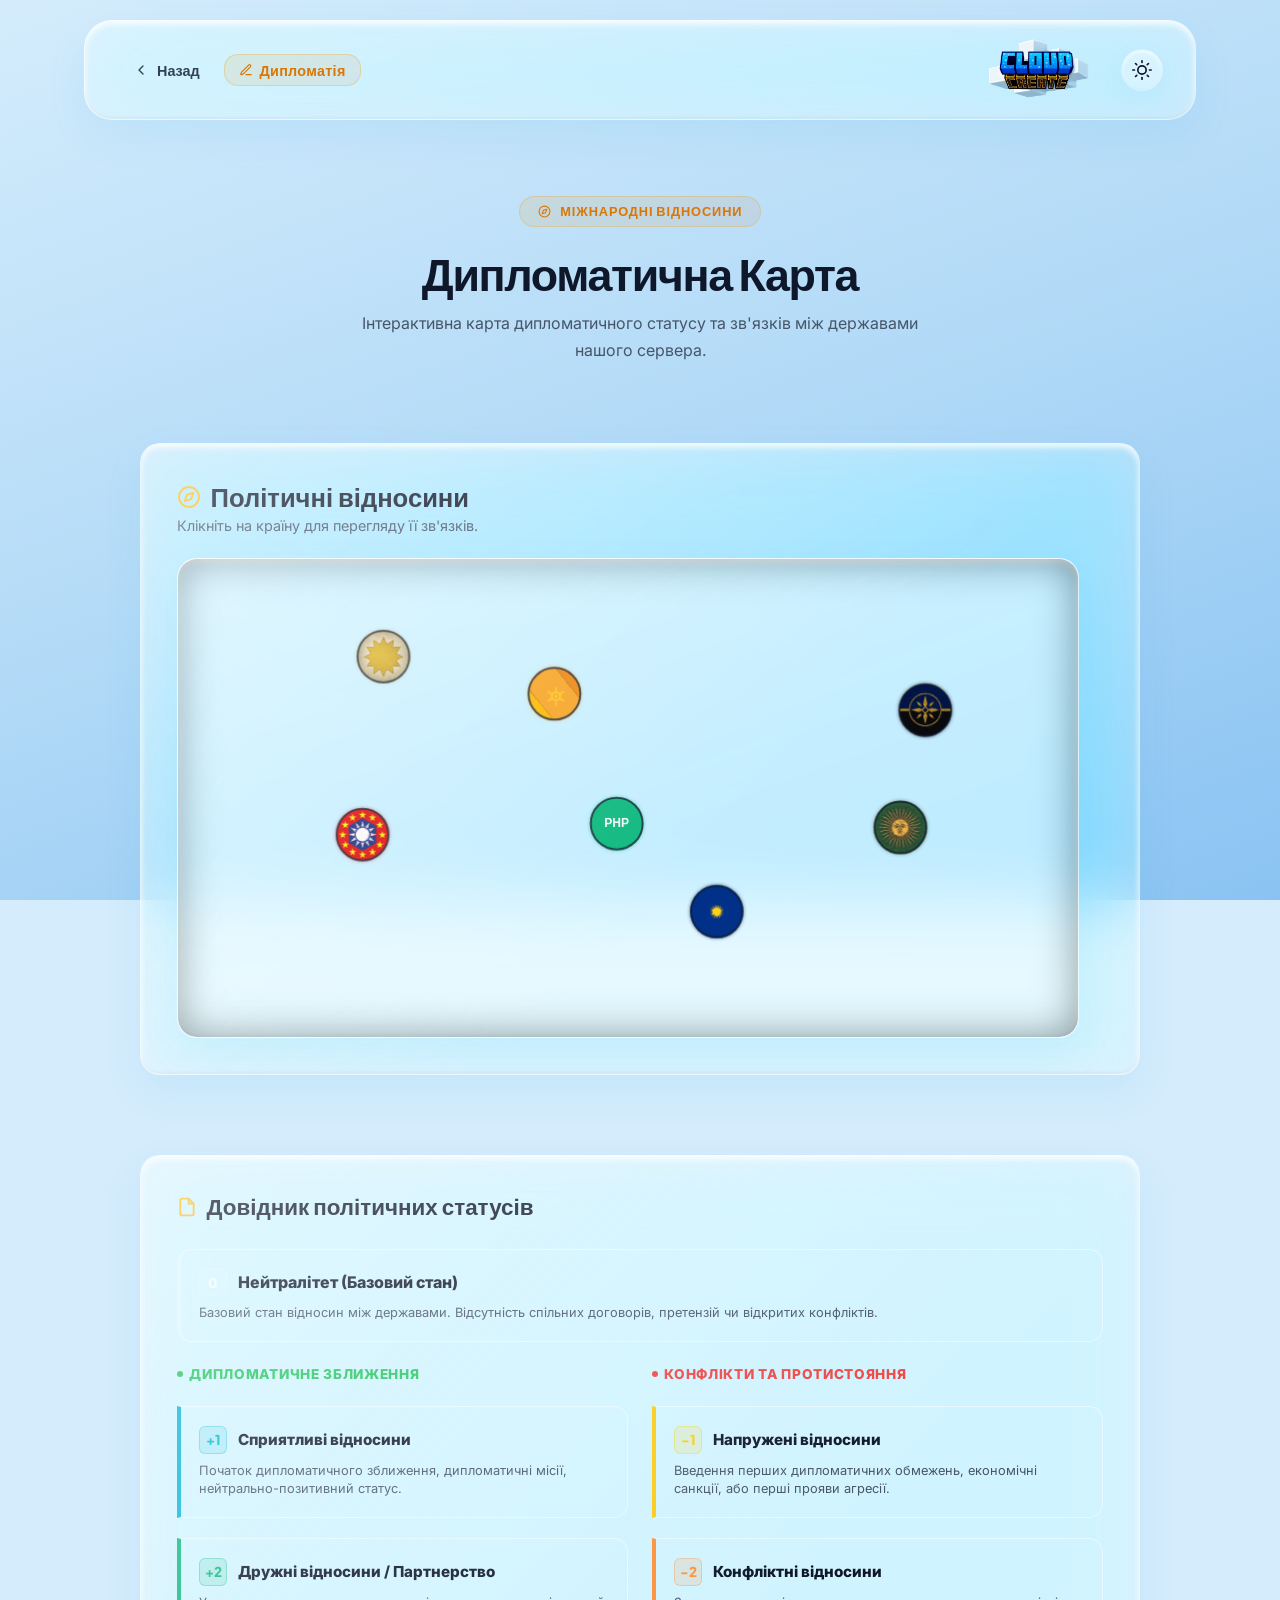
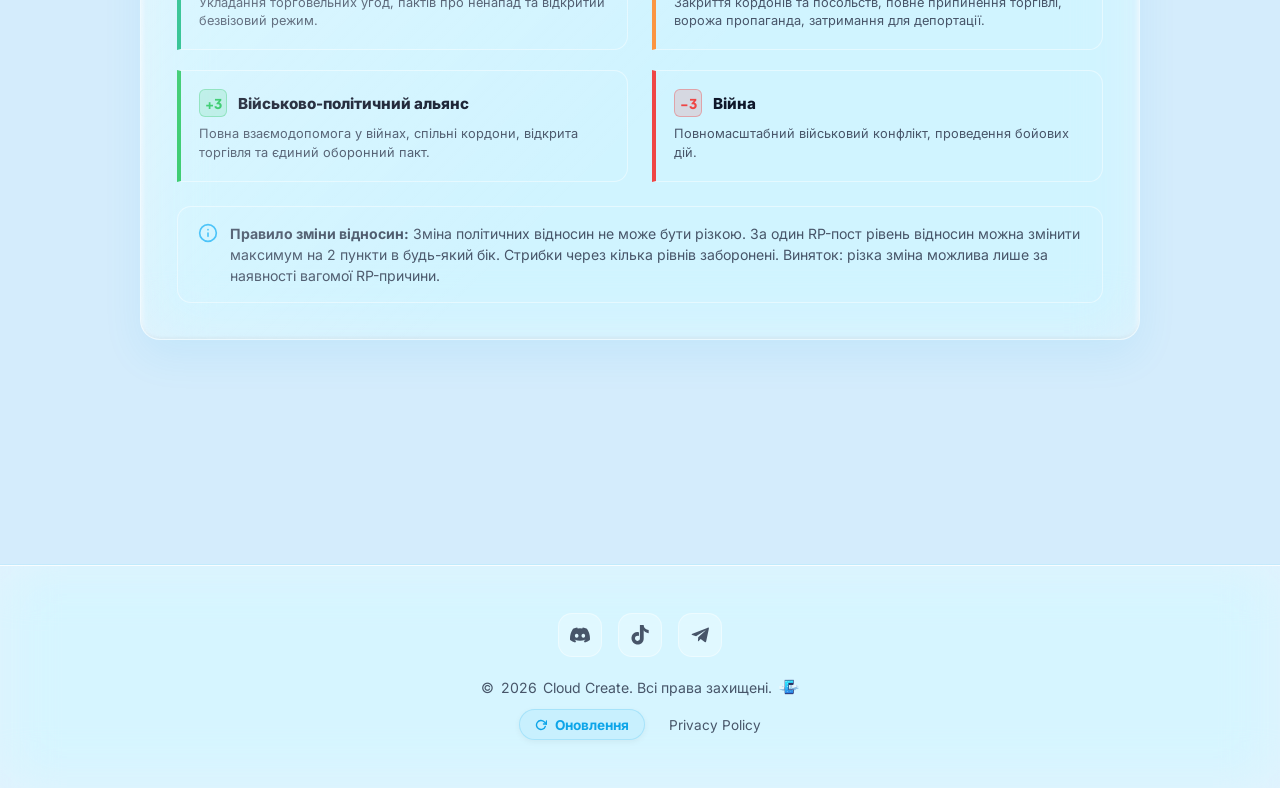
==== diplomacy.html @ 2233818d "Update v2" ====
<!DOCTYPE html>
<html lang="uk">
<head>
  <script>
    if (localStorage.getItem('theme') === 'dark') {
      document.documentElement.classList.add('dark-theme');
    }
  </script>
  <meta charset="UTF-8">
  <meta name="viewport" content="width=device-width, initial-scale=1.0">
  <title>Cloud Create — Дипломатична Карта</title>
  <meta name="description" content="Інтерактивна карта дипломатичних відносин та політичних статусів між державами сервера Cloud Create.">
  <link rel="icon" type="image/png" href="logo_s.png">
  <link rel="stylesheet" href="style.css">
</head>
<body>

  <!-- AMBER GLOW ORBS (RP theme) -->
  <div class="rp-orb rp-orb-1"></div>
  <div class="rp-orb rp-orb-2"></div>

  <!-- SKY BACKGROUND -->
  <div class="sky-bg"></div>

  <!-- DIPLOMATIC SIDEBAR BACKDROP (Mobile) -->
  <div class="sidebar-backdrop" id="sidebar-backdrop"></div>

  <!-- HEADER — RP nav (Back + label + theme toggle) -->
  <header>
    <nav>
      <!-- Back to RP Hub -->
      <div style="order:1; display:flex; align-items:center; gap:0.5rem;">
        <a href="rp.html" class="rp-back-btn" aria-label="Назад до РП відділу">
          <svg class="icon" viewBox="0 0 24 24" style="width:16px;height:16px;">
            <polyline points="15 18 9 12 15 6"/>
          </svg>
          Назад
        </a>
        <span class="rp-nav-label">
          <svg class="icon" viewBox="0 0 24 24" style="width:14px;height:14px;stroke-width:2;">
            <path d="M12 20h9"/><path d="M16.5 3.5a2.121 2.121 0 0 1 3 3L7 19l-4 1 1-4L16.5 3.5z"/>
          </svg>
          Дипломатія
        </span>
      </div>

      <!-- Logo -->
      <div class="logo">
        <a href="rp.html" aria-label="Cloud Create — РП">
          <img src="logo.png" alt="Cloud Create" class="logo-icon">
        </a>
      </div>

      <!-- Theme toggle -->
      <button class="theme-toggle" id="theme-toggle" aria-label="Перемкнути тему">
        <svg class="icon sun-icon" viewBox="0 0 24 24"><circle cx="12" cy="12" r="5"/><line x1="12" y1="1" x2="12" y2="3"/><line x1="12" y1="21" x2="12" y2="23"/><line x1="4.22" y1="4.22" x2="5.64" y2="5.64"/><line x1="18.36" y1="18.36" x2="19.78" y2="19.78"/><line x1="1" y1="12" x2="3" y2="12"/><line x1="21" y1="12" x2="23" y2="12"/><line x1="4.22" y1="19.78" x2="5.64" y2="18.36"/><line x1="18.36" y1="5.64" x2="19.78" y2="4.22"/></svg>
        <svg class="icon moon-icon" viewBox="0 0 24 24"><path d="M21 12.79A9 9 0 1 1 11.21 3 7 7 0 0 0 21 12.79z"/></svg>
      </button>
    </nav>
  </header>

  <main>
    <div class="container">

      <!-- Page Hero -->
      <div class="page-hero" style="margin-bottom: 2rem;">
        <div class="rp-hero-accent">
          <svg class="icon" viewBox="0 0 24 24" style="width:13px;height:13px;stroke-width:2;fill:none;stroke:currentColor;"><circle cx="12" cy="12" r="10"/><polygon points="16.24 7.76 14.12 14.12 7.76 16.24 9.88 9.88 16.24 7.76"/></svg>
          Міжнародні Відносини
        </div>
        <h1 class="section-title" style="font-size:2.8rem;">Дипломатична Карта</h1>
        <p class="section-subtitle" style="max-width:580px; margin:0.75rem auto 0; line-height:1.65;">
          Інтерактивна карта дипломатичного статусу та зв'язків між державами нашого сервера.
        </p>
      </div>

      <!-- SECTION: DIPLOMATIC MAP -->
      <section class="rp-diplomatic-section card" style="max-width:1000px; margin:0 auto 5rem; padding: 2.25rem; position: relative; z-index: 5;">
        <div class="rp-section-header" style="margin-bottom: 1.5rem; display: flex; align-items: center; justify-content: space-between; flex-wrap: wrap; gap: 1rem;">
          <div>
            <h2 class="rp-section-title" style="font-family: var(--font-display); font-weight: 800; font-size: 1.6rem; color: var(--text-main); display: flex; align-items: center; gap: 0.6rem; margin:0;">
              <svg class="icon" viewBox="0 0 24 24" style="width:24px; height:24px; stroke-width: 2px; color: #fbbf24; fill: none; stroke: currentColor;"><circle cx="12" cy="12" r="10"/><polygon points="16.24 7.76 14.12 14.12 7.76 16.24 9.88 9.88 16.24 7.76"/></svg>
              Політичні відносини
            </h2>
            <p style="font-size: 0.9rem; color: var(--text-muted); margin: 0.25rem 0 0;">Клікніть на країну для перегляду її зв'язків.</p>
          </div>
          <!-- Removed status badge -->
        </div>

        <div class="rp-diplomatic-container">
          <div class="rp-map-wrapper">
            <canvas id="diplomatic-canvas"></canvas>
          </div>

          <!-- Sidebar Beside Map Wrapper (Hidden by default) -->
          <div class="rp-diplomatic-sidebar" id="diplomatic-sidebar">
            <div id="diplomatic-profile-empty" style="display: none;">
              <svg class="icon empty-icon" viewBox="0 0 24 24" style="fill: none; stroke: currentColor; stroke-width: 2;"><circle cx="12" cy="12" r="10"/><line x1="12" y1="8" x2="12" y2="12"/><line x1="12" y1="16" x2="12.01" y2="16"/></svg>
              <p>Оберіть країну на карті</p>
            </div>
            
            <div id="diplomatic-profile-content" style="display: none;">
              <div class="profile-header">
                <div class="profile-avatar" id="profile-avatar-char">A</div>
                <div style="flex: 1; min-width: 0; padding-right: 0.5rem; display: flex; flex-direction: column; gap: 0.15rem;">
                  <h3 id="profile-name" style="margin: 0; font-size: 1.25rem; font-family: var(--font-display); font-weight: 800; line-height: 1.25; color: var(--text-main); white-space: normal; word-break: break-word;">Назва</h3>
                  <span class="profile-leader-label" style="font-size: 0.78rem;">Лідер: <strong id="profile-leader">Нікнейм</strong></span>
                </div>
                <button class="profile-close-btn" id="profile-close-btn" aria-label="Закрити">
                  <svg class="icon" viewBox="0 0 24 24" style="width: 14px; height: 14px; fill: none; stroke: currentColor; stroke-width: 3;"><line x1="18" y1="6" x2="6" y2="18"/><line x1="6" y1="6" x2="18" y2="18"/></svg>
                </button>
              </div>
              
              
              <!-- Dashboard -->
              <div class="profile-stats-dashboard" style="display:flex; justify-content:space-around; margin: 1.15rem 0; padding: 0.65rem; background:rgba(255,255,255,0.02); border: 1px solid var(--border-item); border-radius:var(--radius-md); gap:0.25rem;">
                <div style="text-align:center; flex: 1;">
                  <div style="font-size:1.15rem; font-weight:900; color:#22c55e; line-height:1.2;" id="stat-allies">0</div>
                  <div style="font-size:0.6rem; color:var(--text-muted); text-transform:uppercase; letter-spacing:0.05em; font-weight:700;">Дружні</div>
                </div>
                <div style="width: 1px; background: var(--border-item); align-self: stretch;"></div>
                <div style="text-align:center; flex: 1;">
                  <div style="font-size:1.15rem; font-weight:900; color:rgba(255,255,255,0.65); line-height:1.2;" id="stat-neutrals">0</div>
                  <div style="font-size:0.6rem; color:var(--text-muted); text-transform:uppercase; letter-spacing:0.05em; font-weight:700;">Нейтральні</div>
                </div>
                <div style="width: 1px; background: var(--border-item); align-self: stretch;"></div>
                <div style="text-align:center; flex: 1;">
                  <div style="font-size:1.15rem; font-weight:900; color:#ef4444; line-height:1.2;" id="stat-enemies">0</div>
                  <div style="font-size:0.6rem; color:var(--text-muted); text-transform:uppercase; letter-spacing:0.05em; font-weight:700;">Ворожі</div>
                </div>
              </div>

              <div class="relations-title" style="margin-top: 1rem;">Дипломатичні зв'язки:</div>
              <div class="relations-list-scroll" id="profile-relations-list">
                <!-- Dynamically filled with relationship cards -->
              </div>
            </div>
          </div>
        </div>
      </section>

      <!-- SECTION: DIPLOMATIC RULES / LEVELS -->
      <section class="rp-relations-guide card" style="max-width:1000px; margin: 2rem auto 5rem; padding: 2.25rem; position: relative; z-index: 5;">
        <h3 style="font-family: var(--font-display); font-weight: 800; font-size: 1.4rem; color: var(--text-main); margin: 0 0 1.75rem; display: flex; align-items: center; gap: 0.6rem;">
          <svg class="icon" viewBox="0 0 24 24" style="width:20px; height:20px; stroke-width: 2.2px; color: #fbbf24; fill: none; stroke: currentColor;"><path d="M14 2H6a2 2 0 0 0-2 2v16a2 2 0 0 0 2 2h12a2 2 0 0 0 2-2V8z"/><polyline points="14 2 14 8 20 8"/></svg>
          Довідник політичних статусів
        </h3>
        
        <div class="guide-container" style="display: flex; flex-direction: column; gap: 1.5rem;">
          
          <!-- Neutral (Top Anchor) -->
          <div class="guide-card val-0" style="border-left: 4px solid rgba(255,255,255,0.25); background: rgba(255,255,255,0.02); border-radius: var(--radius-md);">
            <div class="guide-header">
              <span class="guide-badge badge-0">0</span>
              <strong class="guide-title" style="font-size: 1rem;">Нейтралітет (Базовий стан)</strong>
            </div>
            <p class="guide-desc">Базовий стан відносин між державами. Відсутність спільних договорів, претензій чи відкритих конфліктів.</p>
          </div>

          <!-- Two Symmetrical Columns -->
          <div class="guide-columns-grid" style="display: grid; grid-template-columns: 1fr 1fr; gap: 1.5rem;">
            
            <!-- Positive Column -->
            <div class="guide-column" style="display: flex; flex-direction: column; gap: 1.25rem;">
              <h4 class="column-group-title positive-group-title" style="margin: 0 0 0.25rem; font-size: 0.85rem; font-weight: 800; text-transform: uppercase; letter-spacing: 0.05em; color: #22c55e; display: flex; align-items: center; gap: 0.4rem;">
                <span style="width: 6px; height: 6px; border-radius: 50%; background: #22c55e;"></span>
                Дипломатичне зближення
              </h4>
              
              <!-- +1 -->
              <div class="guide-card val-p1" style="border-left: 4px solid #06b6d4;">
                <div class="guide-header">
                  <span class="guide-badge badge-p1">+1</span>
                  <strong class="guide-title">Сприятливі відносини</strong>
                </div>
                <p class="guide-desc">Початок дипломатичного зближення, дипломатичні місії, нейтрально-позитивний статус.</p>
              </div>

              <!-- +2 -->
              <div class="guide-card val-p2" style="border-left: 4px solid #10b981;">
                <div class="guide-header">
                  <span class="guide-badge badge-p2">+2</span>
                  <strong class="guide-title">Дружні відносини / Партнерство</strong>
                </div>
                <p class="guide-desc">Укладання торговельних угод, пактів про ненапад та відкритий безвізовий режим.</p>
              </div>

              <!-- +3 -->
              <div class="guide-card val-p3" style="border-left: 4px solid #22c55e;">
                <div class="guide-header">
                  <span class="guide-badge badge-p3">+3</span>
                  <strong class="guide-title">Військово-політичний альянс</strong>
                </div>
                <p class="guide-desc">Повна взаємодопомога у війнах, спільні кордони, відкрита торгівля та єдиний оборонний пакт.</p>
              </div>
            </div>

            <!-- Negative Column -->
            <div class="guide-column" style="display: flex; flex-direction: column; gap: 1.25rem;">
              <h4 class="column-group-title negative-group-title" style="margin: 0 0 0.25rem; font-size: 0.85rem; font-weight: 800; text-transform: uppercase; letter-spacing: 0.05em; color: #ef4444; display: flex; align-items: center; gap: 0.4rem;">
                <span style="width: 6px; height: 6px; border-radius: 50%; background: #ef4444;"></span>
                Конфлікти та протистояння
              </h4>
              
              <!-- -1 -->
              <div class="guide-card val-n1" style="border-left: 4px solid #facc15;">
                <div class="guide-header">
                  <span class="guide-badge badge-n1">-1</span>
                  <strong class="guide-title">Напружені відносини</strong>
                </div>
                <p class="guide-desc">Введення перших дипломатичних обмежень, економічні санкції, або перші прояви агресії.</p>
              </div>

              <!-- -2 -->
              <div class="guide-card val-n2" style="border-left: 4px solid #fb923c;">
                <div class="guide-header">
                  <span class="guide-badge badge-n2">-2</span>
                  <strong class="guide-title">Конфліктні відносини</strong>
                </div>
                <p class="guide-desc">Закриття кордонів та посольств, повне припинення торгівлі, ворожа пропаганда, затримання для депортації.</p>
              </div>

              <!-- -3 -->
              <div class="guide-card val-n3" style="border-left: 4px solid #ef4444;">
                <div class="guide-header">
                  <span class="guide-badge badge-n3">-3</span>
                  <strong class="guide-title">Війна</strong>
                </div>
                <p class="guide-desc">Повномасштабний військовий конфлікт, проведення бойових дій.</p>
              </div>
            </div>

          </div>
        </div>

        <div style="margin-top: 1.5rem; padding: 1rem 1.25rem; background: rgba(255,255,255,0.02); border: 1px solid var(--border-item); border-radius: var(--radius-md); font-size: 0.88rem; color: var(--text-muted); line-height: 1.5; display: flex; gap: 0.75rem; align-items: flex-start;">
          <svg class="icon" viewBox="0 0 24 24" style="width: 20px; height: 20px; stroke-width: 2px; color: #38bdf8; flex-shrink: 0; fill: none; stroke: currentColor;"><circle cx="12" cy="12" r="10"/><line x1="12" y1="16" x2="12" y2="12"/><line x1="12" y1="8" x2="12.01" y2="8"/></svg>
          <div>
            <strong>Правило зміни відносин:</strong> Зміна політичних відносин не може бути різкою. За один RP-пост рівень відносин можна змінити максимум на 2 пункти в будь-який бік. Стрибки через кілька рівнів заборонені. Виняток: різка зміна можлива лише за наявності вагомої RP-причини.
          </div>
        </div>
      </section>

    </div><!-- /container -->
  </main>

  <footer>
    <div class="footer-socials">
      <a href="#" data-discord-url target="_blank" rel="noopener" title="Discord" aria-label="Discord">
        <svg class="icon" viewBox="0 0 24 24" style="width:20px; height:20px; stroke:none; fill:currentColor;"><path d="M20.317 4.37a19.791 19.791 0 0 0-4.885-1.515.074.074 0 0 0-.079.037c-.21.375-.444.864-.608 1.25a18.27 18.27 0 0 0-5.487 0 12.64 12.64 0 0 0-.617-1.25.077.077 0 0 0-.079-.037A19.736 19.736 0 0 0 3.677 4.37a.07.07 0 0 0-.032.027C.533 9.046-.32 13.58.099 18.057a.082.082 0 0 0 .031.057 19.9 19.9 0 0 0 5.993 3.03.078.078 0 0 0 .084-.028c.462-.63.874-1.295 1.226-1.994.021-.041.001-.09-.041-.106a13.094 13.094 0 0 1-1.873-.894.077.077 0 0 1-.008-.128c.126-.093.252-.19.372-.287a.075.075 0 0 1 .077-.011c3.92 1.793 8.18 1.793 12.061 0a.073.073 0 0 1 .078.009c.12.099.246.195.373.289a.077.077 0 0 1-.006.127 12.299 12.299 0 0 1-1.873.894.077.077 0 0 0-.041.107c.36.698.772 1.362 1.225 1.993a.076.076 0 0 0 .084.028 19.839 19.839 0 0 0 6.002-3.03.077.077 0 0 0 .032-.054c.5-5.177-.838-9.674-3.549-13.66a.061.061 0 0 0-.031-.03zM8.02 15.33c-1.183 0-2.157-1.085-2.157-2.419 0-1.333.956-2.419 2.156-2.419 1.21 0 2.176 1.096 2.157 2.42 0 1.333-.956 2.418-2.156 2.418zm7.975 0c-1.183 0-2.157-1.085-2.157-2.419 0-1.333.955-2.419 2.156-2.419 1.21 0 2.176 1.096 2.157 2.42 0 1.333-.946 2.418-2.156 2.418z"/></svg>
      </a>
      <a href="#" data-tiktok-url target="_blank" rel="noopener" title="TikTok" aria-label="TikTok">
        <svg class="icon" viewBox="0 0 24 24" style="width:20px; height:20px; stroke:none; fill:currentColor;"><path d="M12.525.02c1.31-.02 2.61-.01 3.91-.02.08 1.53.63 3.09 1.75 4.17 1.12 1.11 2.7 1.62 4.24 1.79v4.03c-1.44-.17-2.89-.6-4.09-1.47-.77-.56-1.44-1.27-1.9-2.1v9.99c-.06 2.05-.87 4.13-2.5 5.39-1.92 1.52-4.66 1.9-6.96 1.15-2.53-.79-4.51-2.96-5.06-5.56-.63-2.88.58-6.15 3-7.76 1.71-1.15 3.92-1.36 5.86-.78v4.2c-1.2-.44-2.6-.28-3.61.52-.98.74-1.35 2.1-1.04 3.29.32 1.34 1.62 2.29 2.99 2.23 1.52-.01 2.76-1.25 2.77-2.77V.02Z"/></svg>
      </a>
      <a href="#" data-telegram-url target="_blank" rel="noopener" title="Telegram" aria-label="Telegram">
        <svg class="icon" viewBox="0 0 24 24" style="width:20px; height:20px; stroke:none; fill:currentColor;"><path d="M20.665 3.717l-17.73 6.837c-1.21.486-1.203 1.161-.222 1.462l4.552 1.42 10.532-6.645c.498-.303.953-.14.579.192l-8.533 7.701-.33 4.955c.485 0 .7-.223.971-.485l2.334-2.27 4.857 3.589c.895.493 1.538.239 1.761-.83l3.186-15.01c.326-1.309-.5-1.902-1.357-1.42z"/></svg>
      </a>
    </div>
    <p style="display: flex; align-items: center; justify-content: center; gap: 0.4rem; flex-wrap: wrap;">
      © <span data-year></span> Cloud Create. Всі права захищені.
      <img src="logo_s.png" alt="" style="width: 1.25rem; height: 1.25rem; object-fit: contain; opacity: 0.8; vertical-align: middle;">
    </p>
    <div class="footer-links">
      <a href="updates.html" class="footer-update-link">
        <svg class="icon update-btn-icon" viewBox="0 0 24 24"><polyline points="23 4 23 10 17 10"></polyline><path d="M20.49 15a9 9 0 1 1-2.12-9.36L23 10"></path></svg>
        Оновлення
      </a>
      <a href="privacy-policy.html">Privacy Policy</a>
    </div>
  </footer>

  <script src="main.js"></script>
  <script src="rp.js"></script>
</body>
</html>
---- style.css ----
/* =====================================================
   Cloud Create — Global Design System
   ===================================================== */

@import url('https://fonts.googleapis.com/css2?family=Plus+Jakarta+Sans:ital,wght@0,300;0,400;0,500;0,600;0,700;0,800;0,900;1,400;1,600&family=Inter:wght@400;500;600;700&display=swap');
@import url('https://fonts.cdnfonts.com/css/minecraft-4');

/* =====================================================
   1. DESIGN TOKENS
   ===================================================== */
:root {
  color-scheme: light;
  --bg-html: #d4ecfc;
  /* Colors — Sky & Cloud Palette */
  --sky-50:  #f0f9ff;
  --sky-100: #e0f2fe;
  --sky-200: #bae6fd;
  --sky-300: #7dd3fc;
  --sky-400: #38bdf8;
  --sky-500: #0ea5e9;
  --sky-600: #0284c7;
  --sky-700: #0369a1;

  --amber-400: #fbbf24;
  --amber-500: #f59e0b;
  --amber-600: #d97706;
  --gold-600:  #ca8a04;

  --slate-50:  #f8fafc;
  --slate-100: #f1f5f9;
  --slate-200: #e2e8f0;
  --slate-400: #94a3b8;
  --slate-600: #475569;
  --slate-700: #334155;
  --slate-800: #1e293b;
  --slate-900: #0f172a;

  /* Semantic tokens */
  --bg-body:    linear-gradient(160deg, #d4ecfc 0%, #b2daf7 50%, #8ac3f2 100%);
  --bg-card:    rgba(255, 255, 255, 0.25);
  --bg-card-hover: rgba(255, 255, 255, 0.40);
  --bg-nav:     rgba(255, 255, 255, 0.35);

  --text-main:  var(--slate-900);
  --text-body:  var(--slate-700);
  --text-muted: var(--slate-600);

  --accent:     var(--sky-500);
  --accent-dark: var(--sky-600);
  --accent-glow: rgba(14, 165, 233, 0.35);

  --gold:       var(--gold-600);
  --gold-glow:  rgba(202, 138, 4, 0.3);

  --border:     rgba(255, 255, 255, 0.4);
  --border-card: rgba(255, 255, 255, 0.5);

  --shadow-sm:  0 8px 24px rgba(14, 165, 233, 0.06), inset 0 2px 4px rgba(255, 255, 255, 0.8), inset 0 -1px 2px rgba(0, 0, 0, 0.03);
  --shadow-md:  0 16px 40px rgba(14, 165, 233, 0.08), inset 0 3px 6px rgba(255, 255, 255, 0.9), inset 0 -2px 3px rgba(0, 0, 0, 0.05);
  --shadow-lg:  0 24px 60px rgba(14, 165, 233, 0.12), inset 0 3px 8px rgba(255, 255, 255, 0.95), inset 0 -3px 4px rgba(0, 0, 0, 0.06);
  --shadow-glow: 0 0 40px rgba(14, 165, 233, 0.3);
  --shadow-card-hover: 0 25px 50px rgba(14, 165, 233, 0.12), inset 0 3px 6px rgba(255, 255, 255, 0.8), inset 0 -1.5px 2px rgba(0, 0, 0, 0.04);
  
  /* Glass highlights & shines */
  --border-highlight-top: rgba(255, 255, 255, 0.75);
  --border-highlight-left: rgba(255, 255, 255, 0.60);
  --card-shine: linear-gradient(135deg, rgba(255, 255, 255, 0.35), transparent 60%);
  --bg-item: linear-gradient(135deg, rgba(255, 255, 255, 0.22) 0%, rgba(255, 255, 255, 0.12) 100%);
  --bg-item-hover: linear-gradient(135deg, rgba(255, 255, 255, 0.38) 0%, rgba(255, 255, 255, 0.22) 100%);
  --border-item: rgba(255, 255, 255, 0.45);
  --border-item-hover: rgba(255, 255, 255, 0.70);

  --nav-border-top: rgba(255, 255, 255, 0.8);
  --nav-border-left: rgba(255, 255, 255, 0.7);

  /* Typography */
  --font-display: 'Plus Jakarta Sans', sans-serif;
  --font-body:    'Inter', sans-serif;

  /* Custom Easings (Emil Kowalski) */
  --ease-out-expo: cubic-bezier(0.23, 1, 0.32, 1);
  --ease-in-out-expo: cubic-bezier(0.77, 0, 0.175, 1);
  --ease-standard: cubic-bezier(0.4, 0, 0.2, 1);

  /* Radius */
  --radius-sm: 8px;
  --radius-md: 14px;
  --radius-lg: 20px;
  --radius-xl: 28px;
  --radius-full: 9999px;

  /* Layout */
  --container-max: 1160px;
  --nav-height: 100px;

  /* Theme-adaptive scrollbars */
  --scrollbar-track: rgba(0, 0, 0, 0.04);
  --scrollbar-thumb: rgba(14, 165, 233, 0.2);
  --scrollbar-thumb-hover: rgba(14, 165, 233, 0.35);
}

/* =====================================================
   1.1. DARK THEME VARIABLES
   ===================================================== */
html.dark-theme {
  color-scheme: dark;
  --bg-html: #090d16;
  --bg-body:    linear-gradient(160deg, #090d16 0%, #0f172a 50%, #1e1b4b 100%);
  --bg-card:    rgba(15, 23, 42, 0.45);
  --bg-card-hover: rgba(15, 23, 42, 0.60);
  --bg-nav:     rgba(9, 13, 22, 0.50);

  --text-main:  #f8fafc;
  --text-body:  #cbd5e1;
  --text-muted: #94a3b8;

  --border:     rgba(255, 255, 255, 0.08);
  --border-card: rgba(255, 255, 255, 0.12);

  --shadow-sm:  0 8px 24px rgba(0, 0, 0, 0.35), inset 0 1px 2px rgba(255, 255, 255, 0.03), inset 0 -1px 2px rgba(0, 0, 0, 0.3);
  --shadow-md:  0 16px 40px rgba(0, 0, 0, 0.45), inset 0 1.5px 3px rgba(255, 255, 255, 0.04), inset 0 -2px 3px rgba(0, 0, 0, 0.4);
  --shadow-lg:  0 24px 60px rgba(0, 0, 0, 0.55), inset 0 2px 4px rgba(255, 255, 255, 0.05), inset 0 -3px 4px rgba(0, 0, 0, 0.5);
  --shadow-glow: 0 0 40px rgba(14, 165, 233, 0.2);
  --shadow-card-hover: 0 25px 50px rgba(0, 0, 0, 0.55), inset 0 1.5px 3px rgba(255, 255, 255, 0.05), inset 0 -1.5px 2px rgba(0, 0, 0, 0.4);

  --slate-800: #e2e8f0;

  /* Glass highlights & shines */
  --border-highlight-top: rgba(255, 255, 255, 0.06);
  --border-highlight-left: rgba(255, 255, 255, 0.03);
  --card-shine: linear-gradient(135deg, rgba(255, 255, 255, 0.02), transparent 60%);
  --bg-item: linear-gradient(135deg, rgba(15, 23, 42, 0.35) 0%, rgba(15, 23, 42, 0.15) 100%);
  --bg-item-hover: linear-gradient(135deg, rgba(15, 23, 42, 0.55) 0%, rgba(15, 23, 42, 0.35) 100%);
  --border-item: rgba(255, 255, 255, 0.06);
  --border-item-hover: rgba(255, 255, 255, 0.12);

  --nav-border-top: rgba(255, 255, 255, 0.06);
  --nav-border-left: rgba(255, 255, 255, 0.03);

  /* Theme-adaptive scrollbars */
  --scrollbar-track: rgba(255, 255, 255, 0.02);
  --scrollbar-thumb: rgba(56, 189, 248, 0.2);
  --scrollbar-thumb-hover: rgba(56, 189, 248, 0.4);
}

/* =====================================================
   2. RESET & BASE
   ===================================================== */
*, *::before, *::after {
  box-sizing: border-box;
  margin: 0;
  padding: 0;
}

html {
  scroll-behavior: smooth;
  -webkit-font-smoothing: antialiased;
  -moz-osx-font-smoothing: grayscale;
  background-color: var(--bg-html, #d4ecfc);
  scrollbar-width: thin;
  scrollbar-color: var(--scrollbar-thumb) var(--scrollbar-track);
}

body {
  font-family: var(--font-body);
  font-size: 1rem;
  color: var(--text-main);
  background: var(--bg-body);
  min-height: 100vh;
  background-attachment: fixed;
  overflow-x: hidden;
  transition: background-color 400ms var(--ease-out-expo), color 400ms var(--ease-out-expo);
}

a { color: inherit; text-decoration: none; }
ul { list-style: none; }
img { max-width: 100%; display: block; }

/* =====================================================
   3. BACKGROUND — ANIMATED SKY
   ===================================================== */
.sky-bg {
  position: fixed;
  inset: 0;
  z-index: -2;
  background: var(--bg-body);
  transition: background 400ms var(--ease-out-expo);
}

/* Background — Animated Orbs and sky are preserved */


/* =====================================================
   4. LAYOUT
   ===================================================== */
.container {
  max-width: var(--container-max);
  margin: 0 auto;
  padding: 0 1.5rem;
}

/* =====================================================
   5. NAVIGATION
   ===================================================== */
header {
  position: sticky;
  top: 1.25rem;
  z-index: 100;
  height: var(--nav-height);
  margin: 0 auto;
  max-width: var(--container-max);
  padding: 0 1.5rem;
  width: 100%;
}

nav {
  background: var(--bg-nav);
  backdrop-filter: blur(36px) saturate(210%);
  -webkit-backdrop-filter: blur(36px) saturate(210%);
  border: 1px solid var(--border-card);
  border-top: 1px solid var(--nav-border-top);
  border-left: 1px solid var(--nav-border-left);
  box-shadow: var(--shadow-md);
  border-radius: var(--radius-xl);
  height: 100%;
  display: flex;
  align-items: center;
  justify-content: space-between;
  padding: 0 2rem;
  gap: 2rem;
  transition: background-color 250ms var(--ease-out-expo), border-color 250ms var(--ease-out-expo), box-shadow 250ms var(--ease-out-expo);
}

.logo {
  order: 3;
  margin-left: auto;
}

.logo a {
  display: flex;
  align-items: center;
  gap: 0.75rem;
  font-family: var(--font-display);
  font-weight: 800;
  font-size: 1.3rem;
  color: var(--text-main);
  letter-spacing: -0.02em;
}

.logo-icon {
  height: 72px;
  width: auto;
  max-width: 320px;
  object-fit: contain;
  display: block;
  transition: transform 300ms var(--ease-out-expo), filter 300ms var(--ease-out-expo);
}

.logo a:hover .logo-icon {
  transform: scale(1.08);
  filter: drop-shadow(0 0 16px rgba(14, 165, 233, 0.45)) drop-shadow(0 0 6px rgba(251, 191, 36, 0.25));
}

.logo-text-cloud { color: var(--accent); }
.logo-text-create { color: var(--gold); }

.nav-links {
  order: 1;
  display: flex;
  align-items: center;
  gap: 0.25rem;
}

.nav-links a {
  display: inline-flex;
  align-items: center;
  gap: 0.4rem;
  padding: 0.45rem 0.9rem;
  border-radius: var(--radius-md);
  font-family: var(--font-display);
  font-size: 0.9rem;
  font-weight: 600;
  color: var(--text-body);
  transition: color 150ms var(--ease-out-expo),
              background-color 150ms var(--ease-out-expo);
}

@media (hover: hover) and (pointer: fine) {
  .nav-links a:hover {
    color: var(--accent);
    background-color: rgba(14, 165, 233, 0.08);
  }
}

.nav-links a.active {
  color: var(--accent);
  background-color: rgba(14, 165, 233, 0.10);
}

.nav-links a i {
  font-size: 0.8rem;
  opacity: 0.8;
}

/* Theme Toggle Button */
.theme-toggle {
  order: 4; /* Place after logo */
  background: rgba(255, 255, 255, 0.05);
  border: 1px solid rgba(255, 255, 255, 0.1);
  color: var(--text-main);
  width: 42px;
  height: 42px;
  border-radius: 50%;
  display: flex;
  align-items: center;
  justify-content: center;
  cursor: pointer;
  transition: background-color 300ms var(--ease-out-expo),
              border-color 300ms var(--ease-out-expo),
              transform 300ms var(--ease-out-expo),
              box-shadow 300ms var(--ease-out-expo);
  box-shadow: var(--shadow-sm);
  position: relative;
  overflow: hidden;
  backdrop-filter: blur(8px);
  -webkit-backdrop-filter: blur(8px);
}

.theme-toggle:hover {
  border-color: var(--accent);
  box-shadow: 0 0 16px rgba(14, 165, 233, 0.4);
  transform: translateY(-2px);
  background: rgba(14, 165, 233, 0.1);
}

.theme-toggle:active {
  transform: translateY(0) scale(0.92);
}

.theme-toggle .icon {
  width: 20px;
  height: 20px;
  position: absolute;
  transition: transform 500ms var(--ease-out-expo),
              opacity 500ms var(--ease-out-expo),
              color 300ms ease;
}

.theme-toggle .sun-icon {
  color: var(--gold-400);
}

.theme-toggle .moon-icon {
  color: var(--slate-300);
}

/* Light mode state */
html:not(.dark-theme) .theme-toggle .sun-icon {
  transform: translateY(0) rotate(0);
  opacity: 1;
}

html:not(.dark-theme) .theme-toggle .moon-icon {
  transform: translateY(20px) rotate(-90deg);
  opacity: 0;
}

/* Dark mode state */
html.dark-theme .theme-toggle .sun-icon {
  transform: translateY(-20px) rotate(90deg);
  opacity: 0;
}

html.dark-theme .theme-toggle .moon-icon {
  transform: translateY(0) rotate(0);
  opacity: 1;
}

/* Mobile menu toggle */
.menu-toggle {
  order: 2;
  display: none;
  background: none;
  border: 1px solid var(--border);
  border-radius: var(--radius-sm);
  color: var(--text-body);
  width: 38px;
  height: 38px;
  position: relative;
  cursor: pointer;
  transition: background-color 150ms var(--ease-out-expo),
              transform 160ms var(--ease-out-expo);
}

.menu-toggle span {
  display: block;
  position: absolute;
  left: 10px;
  right: 10px;
  height: 2px;
  background-color: var(--text-body);
  border-radius: 2px;
  transition: transform 250ms var(--ease-out-expo),
              opacity 250ms var(--ease-out-expo),
              background-color 250ms var(--ease-out-expo);
  will-change: transform, opacity;
}

.menu-toggle span:nth-child(1) {
  top: 12px;
}

.menu-toggle span:nth-child(2) {
  top: 18px;
}

.menu-toggle span:nth-child(3) {
  top: 24px;
}

.menu-toggle[aria-expanded="true"] span:nth-child(1) {
  transform: translateY(6px) rotate(45deg);
}

.menu-toggle[aria-expanded="true"] span:nth-child(2) {
  opacity: 0;
  transform: scale(0);
}

.menu-toggle[aria-expanded="true"] span:nth-child(3) {
  transform: translateY(-6px) rotate(-45deg);
}

.menu-toggle:active { transform: scale(0.95); }

/* =====================================================
   6. BUTTONS
   ===================================================== */
.btn {
  display: inline-flex;
  align-items: center;
  justify-content: center;
  gap: 0.5rem;
  padding: 0.7rem 1.5rem;
  border-radius: var(--radius-md);
  font-family: var(--font-display);
  font-size: 0.95rem;
  font-weight: 700;
  cursor: pointer;
  border: none;
  text-decoration: none;
  transition: transform 300ms var(--ease-out-expo),
              box-shadow 300ms var(--ease-out-expo),
              background-color 300ms var(--ease-out-expo),
              filter 300ms var(--ease-out-expo);
  position: relative;
  overflow: hidden;
}

.btn:active { transform: translateY(1px) scale(0.97); }

.btn-primary {
  background: linear-gradient(135deg, var(--sky-500), var(--sky-600));
  color: #fff;
  box-shadow: var(--shadow-sm), 0 4px 16px var(--accent-glow);
}

@media (hover: hover) and (pointer: fine) {
  .btn-primary:hover {
    box-shadow: var(--shadow-md), 0 6px 24px var(--accent-glow);
    filter: brightness(1.05);
    transform: translateY(-2px);
  }
}

.btn-secondary {
  background: var(--bg-card);
  color: var(--text-body);
  border: 1px solid var(--border-card);
  border-top: 1px solid var(--border-highlight-top);
  box-shadow: var(--shadow-sm);
  backdrop-filter: blur(24px) saturate(200%);
  -webkit-backdrop-filter: blur(24px) saturate(200%);
}

@media (hover: hover) and (pointer: fine) {
  .btn-secondary:hover {
    background: var(--bg-card-hover);
    border-color: rgba(14, 165, 233, 0.3);
    box-shadow: var(--shadow-md);
    transform: translateY(-2px);
  }
}

.btn-gold {
  background: linear-gradient(135deg, var(--amber-500), var(--gold-600));
  color: #fff;
  box-shadow: var(--shadow-sm), 0 4px 16px var(--gold-glow);
}

@media (hover: hover) and (pointer: fine) {
  .btn-gold:hover {
    box-shadow: var(--shadow-md), 0 6px 24px rgba(202, 138, 4, 0.35);
    filter: brightness(1.05);
    transform: translateY(-2px);
  }
}

/* =====================================================
   7. CARDS — Glassmorphism
   ===================================================== */
.card {
  background: var(--bg-card);
  backdrop-filter: blur(32px) saturate(200%);
  -webkit-backdrop-filter: blur(32px) saturate(200%);
  border: 1px solid var(--border-card);
  border-top: 1px solid var(--border-highlight-top);
  border-left: 1px solid var(--border-highlight-left);
  border-radius: var(--radius-lg);
  box-shadow: var(--shadow-lg);
  transition: transform 400ms var(--ease-out-expo),
              box-shadow 400ms var(--ease-out-expo),
              border-color 400ms var(--ease-out-expo),
              background-color 400ms var(--ease-out-expo);
  padding: 2.2rem 2rem;
  display: flex;
  flex-direction: column;
  position: relative;
  overflow: hidden;
}

.card::before {
  content: '';
  position: absolute;
  inset: 0;
  background: var(--card-shine);
  pointer-events: none;
  z-index: 2;
}

@media (hover: hover) and (pointer: fine) {
  .card:hover {
    transform: translateY(-6px);
    background-color: var(--bg-card-hover);
    box-shadow: var(--shadow-card-hover);
  }
  .card-sky:hover {
    border-color: rgba(14, 165, 233, 0.4);
  }
  .card-gold:hover {
    border-color: rgba(245, 158, 11, 0.4);
  }
  .card-slate:hover {
    border-color: rgba(71, 85, 105, 0.4);
  }
  .card-green:hover {
    border-color: rgba(34, 197, 94, 0.4);
  }
}

/* Inline SVG Icon Utility */
.icon {
  width: 1.1em;
  height: 1.1em;
  vertical-align: middle;
  fill: none;
  stroke: currentColor;
  stroke-width: 2;
  stroke-linecap: round;
  stroke-linejoin: round;
  flex-shrink: 0;
  display: inline-block;
  transition: transform 200ms var(--ease-out-expo), stroke-width 200ms var(--ease-out-expo);
}

.nav-links a .icon {
  width: 16px;
  height: 16px;
  stroke-width: 2.2px;
  opacity: 0.85;
}

/* Card classes */
.card-sky   { }
.card-gold  { }
.card-slate { }
.card-green { }

/* =====================================================
   8. IP BOX
   ===================================================== */
.ip-box {
  display: inline-flex;
  align-items: center;
  gap: 1rem;
  background: var(--bg-card);
  border: 1px solid var(--border-card);
  border-top: 1px solid rgba(255, 255, 255, 0.7);
  border-radius: var(--radius-md);
  padding: 0.85rem 1.4rem;
  cursor: pointer;
  font-family: var(--font-display);
  font-weight: 700;
  font-size: 1rem;
  color: var(--text-main);
  letter-spacing: 0.01em;
  box-shadow: var(--shadow-sm);
  backdrop-filter: blur(24px) saturate(200%);
  -webkit-backdrop-filter: blur(24px) saturate(200%);
  transition: transform 300ms var(--ease-out-expo),
              box-shadow 300ms var(--ease-out-expo),
              border-color 300ms var(--ease-out-expo),
              background-color 300ms var(--ease-out-expo);
  user-select: none;
  position: relative;
  overflow: hidden;
}

@media (hover: hover) and (pointer: fine) {
  .ip-box:hover {
    border-color: rgba(14, 165, 233, 0.4);
    background-color: var(--bg-card-hover);
    box-shadow: var(--shadow-md), 0 4px 20px var(--accent-glow);
    transform: translateY(-2px);
  }
}

.ip-box:active { transform: translateY(1px) scale(0.97); }

#server-ip {
  font-family: 'Minecraft', monospace;
  font-size: 0.92em;
  letter-spacing: 0.03em;
}

.ip-copy-hint {
  font-size: 0.78rem;
  font-weight: 500;
  color: var(--text-muted);
  opacity: 0;
  transition: opacity 200ms var(--ease-out-expo);
  white-space: nowrap;
}

@media (hover: hover) and (pointer: fine) {
  .ip-box:hover .ip-copy-hint { opacity: 1; }
}

.ip-toast-container {
  position: absolute;
  top: 100%;
  left: 50%;
  transform: translateX(-50%);
  width: 380px;
  height: 52px;
  overflow: hidden;
  pointer-events: none;
  display: flex;
  justify-content: center;
  align-items: flex-start;
  padding-top: 8px;
  z-index: 10;
}

.ip-copied-toast {
  transform: translateY(-105%) scale(0.95);
  background: var(--slate-900);
  color: #fff;
  font-size: 0.8rem;
  font-weight: 600;
  padding: 0.5rem 1.1rem;
  border-radius: var(--radius-full);
  white-space: nowrap;
  opacity: 0;
  pointer-events: none;
  box-shadow: 0 8px 24px rgba(0, 0, 0, 0.15);
  transition: opacity 350ms var(--ease-out-expo),
              transform 350ms var(--ease-out-expo);
}

.ip-copied-toast.show {
  opacity: 1;
  transform: translateY(0) scale(1);
}

.ip-copied-toast.ip-warning {
  background: rgba(239, 68, 68, 0.95);
  backdrop-filter: blur(8px);
  -webkit-backdrop-filter: blur(8px);
  color: #fff;
  border: 1px solid rgba(239, 68, 68, 0.2);
  box-shadow: 0 8px 24px rgba(239, 68, 68, 0.25);
}

.ip-box.ip-unavailable {
  border-color: rgba(239, 68, 68, 0.5) !important;
  background-color: rgba(239, 68, 68, 0.08) !important;
  box-shadow: 0 4px 20px rgba(239, 68, 68, 0.2), var(--shadow-sm) !important;
  color: #ef4444 !important;
}

/* Status dot */
.status-dot {
  width: 8px;
  height: 8px;
  border-radius: 50%;
  display: inline-block;
  background: var(--slate-400);
  flex-shrink: 0;
}

.status-dot.online  { background: #22c55e; box-shadow: 0 0 6px rgba(34, 197, 94, 0.5); }
.status-dot.offline { background: #ef4444; }
.status-dot.checking {
  background: var(--amber-500);
  animation: pulse-dot 1.4s ease-in-out infinite;
}

@keyframes pulse-dot {
  0%, 100% { opacity: 1; }
  50%       { opacity: 0.35; }
}

/* =====================================================
   9. SECTION TITLES
   ===================================================== */
.section-title {
  font-family: var(--font-display);
  font-size: 2.2rem;
  font-weight: 800;
  color: var(--text-main);
  letter-spacing: -0.03em;
  line-height: 1.15;
}

.section-subtitle {
  color: var(--text-muted);
  font-size: 1rem;
  margin-top: 0.5rem;
  line-height: 1.6;
}

/* =====================================================
   10. GRID LAYOUTS
   ===================================================== */
.grid {
  display: grid;
  gap: 1.25rem;
}

.grid-2 { grid-template-columns: repeat(2, 1fr); }
.grid-3 { grid-template-columns: repeat(3, 1fr); }
.grid-auto { grid-template-columns: repeat(auto-fit, minmax(280px, 1fr)); }

/* =====================================================
   11. BADGE / TAG
   ===================================================== */
.badge {
  display: inline-flex;
  align-items: center;
  gap: 0.4rem;
  padding: 0.3rem 0.9rem;
  border-radius: var(--radius-full);
  font-family: var(--font-display);
  font-size: 0.78rem;
  font-weight: 700;
  letter-spacing: 0.04em;
  text-transform: uppercase;
}

.badge-sky {
  background: rgba(14, 165, 233, 0.10);
  border: 1px solid rgba(14, 165, 233, 0.25);
  color: var(--sky-600);
}

.badge-gold {
  background: rgba(202, 138, 4, 0.10);
  border: 1px solid rgba(202, 138, 4, 0.25);
  color: var(--gold-600);
}

/* =====================================================
   12. HERO SECTION
   ===================================================== */
.hero {
  display: grid;
  grid-template-columns: 1.15fr 0.85fr;
  gap: 4rem;
  align-items: center;
  padding: 6.5rem 2rem 5rem;
  position: relative;
}

.hero-info {
  display: flex;
  flex-direction: column;
  align-items: flex-start;
  text-align: left;
}

.hero-title {
  font-family: var(--font-display);
  font-size: clamp(2.8rem, 5.5vw, 4.6rem);
  font-weight: 900;
  letter-spacing: -0.04em;
  line-height: 1.1;
  background: linear-gradient(135deg, var(--slate-800) 30%, var(--sky-500) 100%);
  -webkit-background-clip: text;
  -webkit-text-fill-color: transparent;
  background-clip: text;
  margin-bottom: 1.5rem;
}

.hero-subtitle {
  color: var(--text-muted);
  font-size: 1.1rem;
  max-width: 580px;
  margin: 0 0 2.5rem 0;
  line-height: 1.75;
  text-align: left;
}

.hero-actions {
  display: flex;
  gap: 1rem;
  justify-content: flex-start;
  flex-wrap: wrap;
}

.hero-cloud-image {
  max-width: 100%;
  height: auto;
  filter: drop-shadow(0 15px 30px rgba(14, 165, 233, 0.12));
  animation: hero-cloud-float 6s ease-in-out infinite alternate;
  transition: transform 500ms var(--ease-out-expo), filter 500ms var(--ease-out-expo);
}

.hero-cloud-image:hover {
  transform: scale(1.04) translateY(-5px);
  filter: drop-shadow(0 22px 45px rgba(14, 165, 233, 0.25));
}

@keyframes hero-cloud-float {
  0% { transform: translateY(0); }
  100% { transform: translateY(-15px); }
}

/* Hero IP & Status wrappers for aligning */
.hero-ip-wrapper {
  display: flex;
  justify-content: flex-start;
  margin-bottom: 2.5rem;
  width: 100%;
}

.hero-status-wrapper {
  display: flex;
  justify-content: flex-start;
  align-items: center;
  gap: 0.5rem;
  margin-bottom: 3rem;
}

/* Hero Visual (Cloud Showcase) */
.hero-visual {
  display: flex;
  justify-content: center;
  align-items: center;
  position: relative;
  width: 100%;
}

.hero-visual::before {
  content: '';
  position: absolute;
  width: min(340px, 80%);
  aspect-ratio: 1;
  background: radial-gradient(circle, rgba(14, 165, 233, 0.18) 0%, transparent 70%);
  filter: blur(40px);
  z-index: -1;
  animation: pulse-halo 5s ease-in-out infinite alternate;
}

@keyframes pulse-halo {
  0% { transform: scale(0.95); opacity: 0.7; }
  100% { transform: scale(1.05); opacity: 1; }
}


/* Ambient glow orbs */
.glow-orb {
  position: fixed;
  border-radius: var(--radius-full);
  filter: blur(140px);
  opacity: 0.16;
  z-index: -3;
  pointer-events: none;
  will-change: transform, border-radius;
}
.orb-1 {
  width: 450px;
  height: 450px;
  background: var(--sky-400);
  top: -50px;
  left: -100px;
  animation: float-orb-1 28s infinite alternate ease-in-out;
}
.orb-2 {
  width: 550px;
  height: 550px;
  background: var(--amber-300);
  bottom: -100px;
  right: -100px;
  animation: float-orb-2 33s infinite alternate ease-in-out;
}
.orb-3 {
  width: 350px;
  height: 350px;
  background: var(--sky-300);
  top: 50%;
  left: 35%;
  animation: float-orb-3 25s infinite alternate ease-in-out;
}

@keyframes float-orb-1 {
  0% {
    transform: translate(0, 0) scale(1) rotate(0deg);
    border-radius: 40% 60% 60% 40% / 40% 50% 50% 60%;
  }
  50% {
    transform: translate(80px, 50px) scale(1.1) rotate(90deg);
    border-radius: 60% 40% 50% 50% / 50% 60% 40% 50%;
  }
  100% {
    transform: translate(120px, 80px) scale(1.15) rotate(180deg);
    border-radius: 40% 60% 60% 40% / 40% 50% 50% 60%;
  }
}
@keyframes float-orb-2 {
  0% {
    transform: translate(0, 0) scale(1) rotate(0deg);
    border-radius: 50% 50% 40% 60% / 50% 40% 60% 50%;
  }
  50% {
    transform: translate(-100px, -60px) scale(1.05) rotate(-120deg);
    border-radius: 40% 60% 50% 50% / 60% 50% 40% 50%;
  }
  100% {
    transform: translate(-150px, -100px) scale(1.1) rotate(-240deg);
    border-radius: 50% 50% 40% 60% / 50% 40% 60% 50%;
  }
}
@keyframes float-orb-3 {
  0% {
    transform: translate(0, 0) scale(1) rotate(0deg);
    border-radius: 60% 40% 60% 40% / 50% 50% 50% 50%;
  }
  50% {
    transform: translate(40px, -70px) scale(1.15) rotate(60deg);
    border-radius: 40% 60% 40% 60% / 40% 60% 40% 60%;
  }
  100% {
    transform: translate(60px, -110px) scale(1.25) rotate(120deg);
    border-radius: 60% 40% 60% 40% / 50% 50% 50% 50%;
  }
}

/* Interlocking gear mechanism showcase */
.mechanism-card {
  background: var(--bg-card);
  backdrop-filter: blur(28px) saturate(190%);
  -webkit-backdrop-filter: blur(28px) saturate(190%);
  border: 1px solid var(--border-card);
  border-top: 1px solid var(--border-highlight-top);
  border-left: 1px solid var(--border-highlight-left);
  border-radius: var(--radius-xl);
  box-shadow: var(--shadow-lg);
  width: 100%;
  aspect-ratio: 1 / 1;
  max-width: 380px;
  margin: 0 auto;
  position: relative;
  overflow: hidden;
  display: flex;
  align-items: center;
  justify-content: center;
}

.mechanism-card::before {
  content: '';
  position: absolute;
  inset: 0;
  background: radial-gradient(circle at 50% 50%, rgba(14, 165, 233, 0.08) 0%, transparent 70%);
  pointer-events: none;
}

.mechanism-gear {
  position: absolute;
  pointer-events: auto;
  will-change: transform;
  transition: filter 300ms var(--ease-out-expo);
  filter: drop-shadow(0 4px 10px rgba(0, 0, 0, 0.08));
}

.mechanism-gear:hover {
  filter: drop-shadow(0 8px 24px rgba(14, 165, 233, 0.35)) brightness(1.1);
}

/* Interlocking gear positions */
.gear-large {
  width: 160px;
  height: 160px;
  top: calc(50% - 110px);
  left: calc(50% - 110px);
  animation: gear-spin 25s linear infinite;
}

.gear-medium {
  width: 110px;
  height: 110px;
  top: calc(50% - -10px);
  left: calc(50% - -10px);
  animation: gear-spin 17.18s linear infinite reverse; /* speed ratio = 110 / 160 */
}

.gear-small {
  width: 75px;
  height: 75px;
  top: calc(50% - 100px);
  left: calc(50% - -40px);
  animation: gear-spin 11.72s linear infinite; /* speed ratio = 75 / 160 */
}

@keyframes gear-spin {
  from { transform: rotate(0deg); }
  to   { transform: rotate(360deg); }
}

/* =====================================================
   13. FEATURE CARDS
   ===================================================== */
.feature-icon {
  width: 48px;
  height: 48px;
  border-radius: var(--radius-md);
  display: flex;
  align-items: center;
  justify-content: center;
  font-size: 1.3rem;
  margin-bottom: 1rem;
  flex-shrink: 0;
}

.feature-icon-sky  { background: rgba(14, 165, 233, 0.12); color: var(--sky-500); }
.feature-icon-gold { background: rgba(202, 138, 4, 0.12);  color: var(--gold-600); }
.feature-icon-slate{ background: rgba(71, 85, 105, 0.10);  color: var(--slate-600); }

/* =====================================================
   14. TEAM CARDS
   ===================================================== */
.team-role {
  font-size: 0.78rem;
  font-weight: 700;
  text-transform: uppercase;
  letter-spacing: 0.06em;
  margin-bottom: 0.5rem;
}

.role-red    { color: #ef4444; }
.role-sky    { color: var(--sky-500); }
.role-purple { color: #a855f7; }
.role-green  { color: #22c55e; }
.role-gold   { color: var(--gold-600); }

/* =====================================================
   15. FOOTER
   ===================================================== */
footer {
  text-align: center;
  padding: 3rem 1.5rem;
  margin-top: 5rem;
  border-top: 1px solid rgba(14, 165, 233, 0.12);
  background: var(--bg-nav);
  backdrop-filter: blur(28px) saturate(200%);
  -webkit-backdrop-filter: blur(28px) saturate(200%);
  box-shadow: inset 0 1px 0 rgba(255, 255, 255, 0.8);
}

.footer-socials {
  display: flex;
  justify-content: center;
  gap: 1rem;
  margin-bottom: 1.25rem;
}

.footer-socials a {
  width: 44px;
  height: 44px;
  border-radius: var(--radius-md);
  background: var(--bg-card);
  border: 1px solid var(--border);
  display: flex;
  align-items: center;
  justify-content: center;
  color: var(--text-muted);
  font-size: 1.15rem;
  transition: color 150ms var(--ease-out-expo),
              border-color 150ms var(--ease-out-expo),
              transform 160ms var(--ease-out-expo),
              box-shadow 200ms var(--ease-out-expo);
}

@media (hover: hover) and (pointer: fine) {
  .footer-socials a:hover {
    color: var(--accent);
    border-color: rgba(14, 165, 233, 0.35);
    box-shadow: 0 4px 12px var(--accent-glow);
  }
}

.footer-socials a:active { transform: scale(0.95); }

footer p {
  color: var(--text-muted);
  font-size: 0.88rem;
  margin-bottom: 0.75rem;
}

.footer-links {
  display: flex;
  justify-content: center;
  align-items: center;
  gap: 1.5rem;
}

.footer-links a {
  color: var(--text-muted);
  font-size: 0.85rem;
  transition: color 150ms var(--ease-out-expo);
}

@media (hover: hover) and (pointer: fine) {
  .footer-links a:hover { color: var(--accent); }
}

.footer-update-link {
  display: inline-flex;
  align-items: center;
  gap: 0.5rem;
  font-weight: 700;
  font-size: 0.8rem;
  color: var(--accent) !important;
  background: rgba(14, 165, 233, 0.07);
  border: 1px solid rgba(14, 165, 233, 0.18);
  border-radius: var(--radius-full);
  padding: 0.4rem 0.95rem;
  box-shadow: 0 2px 6px rgba(0, 0, 0, 0.05);
  transition: transform 300ms var(--ease-out-expo),
              box-shadow 300ms var(--ease-out-expo),
              background-color 300ms var(--ease-out-expo),
              border-color 300ms var(--ease-out-expo);
}

html.dark-theme .footer-update-link {
  background: rgba(56, 189, 248, 0.07);
  border-color: rgba(56, 189, 248, 0.18);
}

.footer-update-link:hover {
  transform: translateY(-2px);
  background: rgba(14, 165, 233, 0.15);
  border-color: rgba(14, 165, 233, 0.45);
  box-shadow: 0 4px 12px rgba(14, 165, 233, 0.25);
}

html.dark-theme .footer-update-link:hover {
  background: rgba(56, 189, 248, 0.15);
  border-color: rgba(56, 189, 248, 0.45);
  box-shadow: 0 4px 12px rgba(56, 189, 248, 0.3);
}

.update-btn-icon {
  width: 12px;
  height: 12px;
  stroke-width: 2.8px;
  fill: none;
  stroke: currentColor;
  transition: transform 600ms var(--ease-out-expo);
}

.footer-update-link:hover .update-btn-icon {
  transform: rotate(360deg);
}

/* =====================================================
   16. PAGE HERO (inner pages)
   ===================================================== */
.page-hero {
  padding: 4rem 0 3rem;
  text-align: center;
}

/* =====================================================
   17. ACCORDION (Rules page)
   ===================================================== */
.accordion {
  display: flex;
  flex-direction: column;
  gap: 0.75rem;
}

.accordion-item {
  background: var(--bg-card);
  border: 1px solid var(--border-card);
  border-top: 1px solid rgba(255, 255, 255, 0.7);
  border-radius: var(--radius-md);
  overflow: hidden;
  backdrop-filter: blur(24px) saturate(190%);
  -webkit-backdrop-filter: blur(24px) saturate(190%);
  transition: box-shadow 300ms var(--ease-out-expo),
              background-color 300ms var(--ease-out-expo);
}

.accordion-item:has(.accordion-content:not([hidden])) {
  box-shadow: var(--shadow-md);
  background-color: var(--bg-card-hover);
}

.accordion-trigger {
  width: 100%;
  background: none;
  border: none;
  padding: 1.1rem 1.4rem;
  text-align: left;
  display: flex;
  align-items: center;
  justify-content: space-between;
  gap: 1rem;
  cursor: pointer;
  font-family: var(--font-display);
  font-size: 1rem;
  font-weight: 700;
  color: var(--text-main);
  transition: background-color 150ms var(--ease-out-expo);
}

.accordion-trigger:hover { background: rgba(14, 165, 233, 0.05); }
.accordion-trigger:active { background: rgba(14, 165, 233, 0.08); }

.accordion-chevron {
  flex-shrink: 0;
  font-size: 0.85rem;
  color: var(--text-muted);
  transition: transform 250ms var(--ease-out-expo);
}

.accordion-item.open .accordion-chevron { transform: rotate(180deg); }

.accordion-content {
  padding: 0 1.4rem 1.2rem;
  color: var(--text-body);
  font-size: 0.95rem;
  line-height: 1.75;
}

.accordion-content p + p { margin-top: 0.75rem; }
.accordion-content ul { padding-left: 1.25rem; list-style: disc; }
.accordion-content li { margin-top: 0.4rem; }

/* =====================================================
   18. SHOP CARDS
   ===================================================== */
.shop-card {
  background: var(--bg-card);
  backdrop-filter: blur(32px) saturate(200%);
  -webkit-backdrop-filter: blur(32px) saturate(200%);
  border: 1px solid var(--border-card);
  border-top: 1px solid var(--border-highlight-top);
  border-left: 1px solid var(--border-highlight-left);
  border-radius: var(--radius-lg);
  padding: 2rem 1.75rem;
  display: flex;
  flex-direction: column;
  gap: 0.75rem;
  box-shadow: var(--shadow-md);
  transition: transform 400ms var(--ease-out-expo),
              box-shadow 400ms var(--ease-out-expo),
              background-color 400ms var(--ease-out-expo);
  position: relative;
  overflow: hidden;
}

@media (hover: hover) and (pointer: fine) {
  .shop-card:hover {
    transform: translateY(-5px);
    box-shadow: var(--shadow-lg);
    background-color: var(--bg-card-hover);
    border-color: rgba(14, 165, 233, 0.3);
  }
}

.shop-price {
  font-family: var(--font-display);
  font-size: 2rem;
  font-weight: 900;
  color: var(--text-main);
  letter-spacing: -0.03em;
}

.shop-price span {
  font-size: 1rem;
  font-weight: 600;
  color: var(--text-muted);
}

.shop-features {
  list-style: none;
  display: flex;
  flex-direction: column;
  gap: 0.5rem;
  flex: 1;
}

.shop-features li {
  display: flex;
  align-items: center;
  gap: 0.6rem;
  font-size: 0.9rem;
  color: var(--text-body);
}

.shop-features li i,
.shop-features li .icon {
  color: var(--sky-500);
  font-size: 0.8rem;
  flex-shrink: 0;
}

/* Shop Alert Banner */
.shop-alert-banner {
  display: inline-flex;
  align-items: center;
  justify-content: center;
  gap: 0.65rem;
  background: rgba(239, 68, 68, 0.08);
  border: 1px solid rgba(239, 68, 68, 0.2);
  border-top: 1px solid rgba(239, 68, 68, 0.35);
  border-radius: var(--radius-full);
  padding: 0.5rem 1.4rem;
  color: #fca5a5;
  margin: 1.5rem auto 0;
  box-shadow: 0 8px 32px rgba(239, 68, 68, 0.04);
  position: relative;
  overflow: hidden;
  backdrop-filter: blur(16px);
  -webkit-backdrop-filter: blur(16px);
}

.shop-alert-banner span {
  font-family: var(--font-display);
  font-weight: 800;
  text-transform: uppercase;
  letter-spacing: 0.06em;
  font-size: 0.82rem;
}

.shop-alert-banner .icon {
  color: #ef4444;
  width: 18px;
  height: 18px;
  flex-shrink: 0;
}

.alert-pulse {
  animation: alert-pulse-anim 2s infinite ease-in-out;
}

@keyframes alert-pulse-anim {
  0%, 100% { opacity: 0.7; transform: scale(1); }
  50% { opacity: 1; transform: scale(1.1); }
}

html:not(.dark-theme) .shop-alert-banner {
  background: rgba(239, 68, 68, 0.04);
  border-color: rgba(239, 68, 68, 0.15);
  color: #b91c1c;
}

/* Premium Shop Cards */
.shop-card.featured {
  border: 1px solid rgba(245, 158, 11, 0.25);
  border-top: 4px solid var(--gold-600);
  box-shadow: 0 20px 48px rgba(245, 158, 11, 0.08), var(--shadow-md);
  background-color: rgba(245, 158, 11, 0.02);
}

html.dark-theme .shop-card.featured {
  background-color: rgba(245, 158, 11, 0.01);
}

.shop-card.featured::before {
  content: 'POPULAR';
  position: absolute;
  top: 12px;
  right: 12px;
  background: linear-gradient(135deg, var(--amber-500), var(--gold-600));
  color: #fff;
  font-size: 0.65rem;
  font-weight: 900;
  padding: 0.2rem 0.6rem;
  border-radius: var(--radius-sm);
  letter-spacing: 0.05em;
  box-shadow: 0 2px 8px rgba(202, 138, 4, 0.3);
}

.shop-card .card-icon-wrapper {
  width: 52px;
  height: 52px;
  border-radius: 14px;
  display: flex;
  align-items: center;
  justify-content: center;
  margin-bottom: 0.5rem;
}

.shop-card .card-icon-wrapper.sky {
  background: rgba(14, 165, 233, 0.08);
  color: var(--sky-500);
  border: 1px solid rgba(14, 165, 233, 0.15);
}

.shop-card .card-icon-wrapper.gold {
  background: rgba(245, 158, 11, 0.08);
  color: var(--amber-500);
  border: 1px solid rgba(245, 158, 11, 0.15);
}

.shop-card .card-icon-wrapper.danger {
  background: rgba(239, 68, 68, 0.08);
  color: #ef4444;
  border: 1px solid rgba(239, 68, 68, 0.15);
}

.shop-card .card-icon-wrapper .icon {
  width: 24px;
  height: 24px;
}

/* Support Benefits Section */
.support-benefit {
  background: var(--bg-card);
  border: 1px solid var(--border-card);
  border-top: 1px solid var(--border-highlight-top);
  border-radius: var(--radius-lg);
  padding: 2.2rem 1.75rem;
  text-align: center;
  backdrop-filter: blur(24px);
  -webkit-backdrop-filter: blur(24px);
  box-shadow: var(--shadow-sm);
  transition: transform 300ms var(--ease-out-expo), box-shadow 300ms var(--ease-out-expo);
}

.support-benefit:hover {
  transform: translateY(-5px);
  box-shadow: var(--shadow-md);
}

.benefit-icon-wrapper {
  width: 58px;
  height: 58px;
  border-radius: 50%;
  display: flex;
  align-items: center;
  justify-content: center;
  margin: 0 auto 1.25rem;
}

.benefit-icon-wrapper.sky {
  background: rgba(14, 165, 233, 0.08);
  color: var(--sky-500);
  border: 1px solid rgba(14, 165, 233, 0.15);
}

.benefit-icon-wrapper.gold {
  background: rgba(245, 158, 11, 0.08);
  color: var(--amber-500);
  border: 1px solid rgba(245, 158, 11, 0.15);
}

.benefit-icon-wrapper.purple {
  background: rgba(168, 85, 247, 0.08);
  color: #a855f7;
  border: 1px solid rgba(168, 85, 247, 0.15);
}

.benefit-icon-wrapper .icon {
  width: 26px;
  height: 26px;
}

.support-benefit h4 {
  font-family: var(--font-display);
  font-size: 1.15rem;
  font-weight: 800;
  margin-bottom: 0.6rem;
  color: var(--text-main);
}

.support-benefit p {
  font-size: 0.88rem;
  color: var(--text-muted);
  line-height: 1.5;
}

/* =====================================================
   19. MODPACK STEPS & TABS
   ===================================================== */
.tabs-nav {
  display: flex;
  justify-content: center;
  gap: 0.75rem;
  margin-bottom: 2.5rem;
}

.tab-btn {
  background: var(--bg-card);
  border: 1px solid var(--border-card);
  border-top: 1px solid var(--border-highlight-top);
  border-radius: var(--radius-md);
  padding: 0.75rem 1.75rem;
  font-family: var(--font-display);
  font-weight: 700;
  font-size: 0.95rem;
  color: var(--text-body);
  cursor: pointer;
  display: inline-flex;
  align-items: center;
  gap: 0.5rem;
  box-shadow: var(--shadow-sm);
  backdrop-filter: blur(20px) saturate(180%);
  -webkit-backdrop-filter: blur(20px) saturate(180%);
  transition: all 250ms var(--ease-out-expo);
}

.tab-btn:hover {
  background: var(--bg-card-hover);
  border-color: rgba(14, 165, 233, 0.25);
  transform: translateY(-1px);
}

.tab-btn.active {
  background: linear-gradient(135deg, var(--sky-500), var(--sky-600));
  border-color: var(--sky-500);
  color: #fff;
  box-shadow: var(--shadow-md), 0 4px 16px var(--accent-glow);
}

.tab-btn.active:hover {
  background: linear-gradient(135deg, var(--sky-500), var(--sky-600));
  border-color: var(--sky-500);
  color: #fff;
}

/* Tab panes fade-in */
.tab-pane {
  display: flex;
  flex-direction: column;
  gap: 1rem;
  animation: tab-fade-in 350ms var(--ease-out-expo) forwards;
}

@keyframes tab-fade-in {
  from { opacity: 0; transform: translateY(8px); }
  to   { opacity: 1; transform: translateY(0); }
}

.step-number {
  width: 36px;
  height: 36px;
  border-radius: 50%;
  background: linear-gradient(135deg, var(--sky-400), var(--sky-600));
  color: #fff;
  font-family: var(--font-display);
  font-weight: 800;
  font-size: 0.9rem;
  display: flex;
  align-items: center;
  justify-content: center;
  flex-shrink: 0;
  box-shadow: 0 3px 10px var(--accent-glow);
}

/* =====================================================
   20. STAGGER ANIMATION (entry)
   ===================================================== */
.stagger > * {
  opacity: 0;
  transform: translateY(10px);
  animation: stagger-in 350ms var(--ease-out-expo) forwards;
}

.stagger > *:nth-child(1) { animation-delay: 50ms; }
.stagger > *:nth-child(2) { animation-delay: 110ms; }
.stagger > *:nth-child(3) { animation-delay: 170ms; }
.stagger > *:nth-child(4) { animation-delay: 230ms; }
.stagger > *:nth-child(5) { animation-delay: 290ms; }
.stagger > *:nth-child(6) { animation-delay: 350ms; }
.stagger > *:nth-child(7) { animation-delay: 410ms; }
.stagger > *:nth-child(8) { animation-delay: 470ms; }

@keyframes stagger-in {
  to {
    opacity: 1;
    transform: translateY(0);
  }
}

/* =====================================================
   21. SECTION PADDING
   ===================================================== */
.section {
  padding: 4rem 0;
}

/* =====================================================
   22. RESPONSIVE
   ===================================================== */
main {
  padding-top: 2rem;
  padding-bottom: 4rem;
}

@media (max-width: 768px) {
  .menu-toggle { display: flex; }

  .nav-links {
    position: absolute;
    top: calc(var(--nav-height) + 10px);
    left: 1.5rem; right: 1.5rem;
    flex-direction: column;
    align-items: stretch;
    background: rgba(255, 255, 255, 0.72);
    backdrop-filter: blur(28px) saturate(190%);
    -webkit-backdrop-filter: blur(28px) saturate(190%);
    border: 1px solid rgba(255, 255, 255, 0.75);
    border-radius: var(--radius-lg);
    padding: 0.75rem 1rem;
    gap: 0.25rem;
    box-shadow: var(--shadow-lg), inset 0 1.5px 2px rgba(255, 255, 255, 0.8), inset 0 -1px 2px rgba(0, 0, 0, 0.02);

    /* Smooth mobile menu animation */
    display: flex;
    opacity: 0;
    transform: translateY(-10px) scale(0.97);
    pointer-events: none;
    transition: opacity 300ms var(--ease-out-expo),
                transform 300ms var(--ease-out-expo);
  }

  html.dark-theme .nav-links {
    background: rgba(15, 23, 42, 0.82);
    border-color: rgba(255, 255, 255, 0.08);
    box-shadow: var(--shadow-lg), inset 0 1.5px 2px rgba(255, 255, 255, 0.02), inset 0 -1px 2px rgba(0, 0, 0, 0.3);
  }

  .nav-links.open {
    opacity: 1;
    transform: translateY(0) scale(1);
    pointer-events: auto;
  }

  .nav-links a {
    padding: 0.75rem 1rem;
    font-size: 1rem;
  }

  .grid-2,
  .grid-3 { grid-template-columns: 1fr; }

  .hero {
    grid-template-columns: 1fr;
    text-align: center;
    padding: 4.5rem 1.5rem;
    gap: 3rem;
  }
  .hero-info {
    align-items: center;
    text-align: center;
  }
  .hero-subtitle {
    text-align: center;
    margin: 0 auto 2rem;
  }
  .hero-ip-wrapper,
  .hero-status-wrapper {
    justify-content: center;
  }
  .hero-actions {
    justify-content: center;
    width: 100%;
  }
  .hero-actions .btn { width: 100%; max-width: 340px; justify-content: center; }
}

@media (max-width: 480px) {
  nav { padding: 0 1rem; }

  .logo-icon {
    height: 42px;
  }

  .ip-box { flex-direction: column; align-items: flex-start; gap: 0.5rem; }

  /* Smooth layout adjustments for small screens */
  .card {
    padding: 1.5rem 1.2rem !important;
  }

  .step-card {
    padding: 1.25rem 1rem !important;
    gap: 0.75rem !important;
  }

  .tab-btn {
    padding: 0.65rem 1.15rem !important;
    font-size: 0.88rem !important;
  }

  .tabs-nav {
    gap: 0.5rem !important;
    margin-bottom: 1.75rem !important;
  }

  .hero-cloud-image {
    max-width: min(260px, 80%) !important;
  }

  .hero-visual::before {
    width: 200px !important;
    height: 200px !important;
  }
}

/* GPU Acceleration for UI elements */
.card, .btn, .ip-box, .hero-cloud-image, .tab-btn, .accordion-item, .nav-links, .rules-section, .rules-mobile-dropdown, .rules-menu-item {
  will-change: transform, opacity;
}

/* =====================================================
   23. RULES PAGE LAYOUT
   ===================================================== */
.rules-layout {
  display: grid;
  grid-template-columns: 320px 1fr;
  gap: 2rem;
  align-items: start;
  margin-top: 2rem;
}

.rules-sidebar {
  position: sticky;
  top: calc(var(--nav-height) + 2.5rem);
  padding: 1.75rem !important;
  max-height: calc(100vh - var(--nav-height) - 4.5rem);
  overflow-y: auto;
  gap: 1.25rem;
}

.rules-sidebar {
  scrollbar-width: thin;
  scrollbar-color: var(--scrollbar-thumb) var(--scrollbar-track);
}
.rules-sidebar::-webkit-scrollbar {
  width: 6px;
}
.rules-sidebar::-webkit-scrollbar-track {
  background: var(--scrollbar-track);
  border-radius: var(--radius-full);
}
.rules-sidebar::-webkit-scrollbar-thumb {
  background: var(--scrollbar-thumb);
  border-radius: var(--radius-full);
}
.rules-sidebar::-webkit-scrollbar-thumb:hover {
  background: var(--scrollbar-thumb-hover);
}

.rules-group {
  display: flex;
  flex-direction: column;
  gap: 0.5rem;
}

.rules-group-title {
  font-family: var(--font-display);
  font-size: 0.8rem;
  font-weight: 800;
  text-transform: uppercase;
  letter-spacing: 0.08em;
  color: var(--sky-600);
  margin-bottom: 0.5rem;
  padding-left: 0.5rem;
  border-left: 2px solid var(--sky-400);
}

.rules-menu-list {
  display: flex;
  flex-direction: column;
  gap: 0.35rem;
}

.rules-menu-item {
  display: flex;
  align-items: center;
  gap: 0.75rem;
  width: 100%;
  padding: 0.75rem 1rem;
  border: 1px solid transparent;
  border-radius: var(--radius-md);
  background: transparent;
  font-family: var(--font-body);
  font-size: 0.92rem;
  font-weight: 600;
  color: var(--text-body);
  text-align: left;
  cursor: pointer;
  position: relative;
  overflow: hidden;
  transition: background-color 200ms var(--ease-out-expo), border-color 200ms var(--ease-out-expo), color 200ms var(--ease-out-expo), transform 160ms var(--ease-out-expo), box-shadow 200ms var(--ease-out-expo);
}

.rules-menu-item::before {
  content: '';
  position: absolute;
  left: 0;
  top: 22%;
  height: 56%;
  width: 3px;
  background: var(--sky-500);
  border-radius: 0 4px 4px 0;
  transform: scaleX(0);
  transform-origin: left;
  transition: transform 200ms var(--ease-out-expo);
}

.rules-menu-item.active::before {
  transform: scaleX(1);
}

.rules-menu-item.active {
  color: var(--accent);
  background-color: rgba(14, 165, 233, 0.08);
  border-color: rgba(14, 165, 233, 0.12);
  backdrop-filter: blur(8px);
  -webkit-backdrop-filter: blur(8px);
  box-shadow: inset 0 1px 2px var(--border-highlight-top), var(--shadow-sm);
}

.rules-menu-item:active {
  transform: scale(0.97);
}

.rules-menu-item .icon {
  width: 18px;
  height: 18px;
  opacity: 0.7;
  stroke-width: 2px;
  transition: transform 200ms var(--ease-out-expo);
}

@media (hover: hover) and (pointer: fine) {
  .rules-menu-item:hover {
    color: var(--accent);
    background-color: rgba(14, 165, 233, 0.04);
    border-color: rgba(14, 165, 233, 0.08);
  }
  .rules-menu-item:hover .icon {
    transform: translateX(3px);
    opacity: 1;
  }
}

.rules-menu-item.active .icon {
  opacity: 1;
  color: var(--sky-500);
}

/* Rules content */
.rules-content {
  padding: 2.5rem !important;
  min-height: 520px;
}

.rules-section {
  display: none;
}

.rules-section.active {
  display: block;
}

.rules-section.active .rule-item,
.rules-section.active .rule-intro-card,
.rules-section.active .rules-sub-heading,
.rules-section.active .rule-relations-table,
.rules-section.active .rule-phase-list {
  animation: rule-item-fade-in 450ms var(--ease-out-expo) forwards;
  opacity: 0;
}

/* Stagger delays for content entry */
.rules-section.active .rule-intro-card { animation-delay: 20ms; }
.rules-section.active .rules-sub-heading { animation-delay: 40ms; }
.rules-section.active .rule-relations-table { animation-delay: 60ms; }
.rules-section.active .rule-phase-list { animation-delay: 60ms; }

.rules-section.active .rule-item:nth-child(1) { animation-delay: 40ms; }
.rules-section.active .rule-item:nth-child(2) { animation-delay: 80ms; }
.rules-section.active .rule-item:nth-child(3) { animation-delay: 120ms; }
.rules-section.active .rule-item:nth-child(4) { animation-delay: 160ms; }
.rules-section.active .rule-item:nth-child(5) { animation-delay: 200ms; }
.rules-section.active .rule-item:nth-child(6) { animation-delay: 240ms; }
.rules-section.active .rule-item:nth-child(7) { animation-delay: 280ms; }
.rules-section.active .rule-item:nth-child(8) { animation-delay: 320ms; }
.rules-section.active .rule-item:nth-child(9) { animation-delay: 360ms; }
.rules-section.active .rule-item:nth-child(10) { animation-delay: 400ms; }
.rules-section.active .rule-item:nth-child(n+11) { animation-delay: 440ms; }

@keyframes rule-item-fade-in {
  from {
    opacity: 0;
    transform: translateY(10px);
  }
  to {
    opacity: 1;
    transform: translateY(0);
  }
}

.rules-card-title {
  font-family: var(--font-display);
  font-weight: 800;
  font-size: 1.75rem;
  margin-bottom: 1.5rem;
  color: var(--text-main);
  display: flex;
  align-items: center;
  gap: 0.75rem;
  border-bottom: 1px solid rgba(14, 165, 233, 0.1);
  padding-bottom: 1rem;
}

.rules-card-title span {
  background: linear-gradient(135deg, var(--text-main) 30%, var(--sky-500) 100%);
  -webkit-background-clip: text;
  -webkit-text-fill-color: transparent;
  background-clip: text;
}

.rules-card-title .icon {
  width: 28px;
  height: 28px;
  color: var(--sky-500);
}

/* Rule placeholder layout */
.rule-placeholder-card {
  background: rgba(255, 255, 255, 0.25);
  border: 1px dashed rgba(14, 165, 233, 0.25);
  border-radius: var(--radius-md);
  padding: 3rem 2rem;
  text-align: center;
  display: flex;
  flex-direction: column;
  align-items: center;
  justify-content: center;
  gap: 1.25rem;
}

.rule-placeholder-card .icon {
  width: 48px;
  height: 48px;
  color: var(--sky-400);
  opacity: 0.6;
  animation: pulse-icon 2s ease-in-out infinite alternate;
}

@keyframes pulse-icon {
  0% { transform: scale(0.95); opacity: 0.5; }
  100% { transform: scale(1.05); opacity: 0.8; }
}

.rule-placeholder-text {
  font-size: 1rem;
  color: var(--text-body);
  line-height: 1.75;
  max-width: 460px;
}

.rule-placeholder-subtext {
  font-size: 0.88rem;
  color: var(--text-muted);
  font-style: italic;
}

/* ========= Rules List Items ========= */
.rules-list {
  display: flex;
  flex-direction: column;
  gap: 0.75rem;
}

.rule-item {
  display: flex;
  gap: 1rem;
  padding: 1.1rem 1.35rem;
  background: var(--bg-item);
  border-radius: var(--radius-md);
  border: 1px solid var(--border-item);
  border-left: 4px solid rgba(14, 165, 233, 0.4);
  box-shadow: var(--shadow-sm);
  transition: background 300ms ease, border-color 300ms ease, border-left-color 300ms ease,
    transform 300ms ease, box-shadow 300ms ease;
  position: relative;
  cursor: pointer;
}

.rule-item::after {
  content: '';
  position: absolute;
  top: 1.1rem;
  right: 1.35rem;
  width: 0.95rem;
  height: 0.95rem;
  opacity: 0;
  transform: scale(0.8);
  background-color: var(--text-muted);
  mask: url("data:image/svg+xml,%3Csvg xmlns='http://www.w3.org/2000/svg' viewBox='0 0 24 24' fill='none' stroke='black' stroke-width='2.5' stroke-linecap='round' stroke-linejoin='round'%3E%3Cpath d='M10 13a5 5 0 0 0 7.54.54l3-3a5 5 0 0 0-7.07-7.07l-1.72 1.71'%3E%3C/path%3E%3Cpath d='M14 11a5 5 0 0 0-7.54-.54l-3 3a5 5 0 0 0 7.07 7.07l1.71-1.71'%3E%3C/path%3E%3C/svg%3E") no-repeat center;
  mask-size: contain;
  -webkit-mask: url("data:image/svg+xml,%3Csvg xmlns='http://www.w3.org/2000/svg' viewBox='0 0 24 24' fill='none' stroke='black' stroke-width='2.5' stroke-linecap='round' stroke-linejoin='round'%3E%3Cpath d='M10 13a5 5 0 0 0 7.54.54l3-3a5 5 0 0 0-7.07-7.07l-1.72 1.71'%3E%3C/path%3E%3Cpath d='M14 11a5 5 0 0 0-7.54-.54l-3 3a5 5 0 0 0 7.07 7.07l1.71-1.71'%3E%3C/path%3E%3C/svg%3E") no-repeat center;
  -webkit-mask-size: contain;
  transition: opacity 200ms var(--ease-out-expo), transform 200ms var(--ease-out-expo), background-color 200ms var(--ease-out-expo);
}

.rule-item:hover {
  background: var(--bg-item-hover);
  border-color: var(--border-item-hover);
  border-left-color: var(--sky-400);
  transform: translateX(3px);
  box-shadow: 0 8px 20px rgba(14, 165, 233, 0.06);
}

.rule-item:hover::after {
  opacity: 0.8;
  transform: scale(1);
  background-color: var(--sky-400);
}

.rule-item.highlight-pulse {
  animation: rule-highlight-pulse-animation 2.5s ease-out;
}

@keyframes rule-highlight-pulse-animation {
  0% {
    background-color: var(--bg-item);
    border-color: var(--border-item);
  }
  15% {
    background-color: rgba(14, 165, 233, 0.22);
    border-color: rgba(14, 165, 233, 0.5);
    box-shadow: 0 0 15px rgba(14, 165, 233, 0.3);
  }
  100% {
    background-color: var(--bg-item);
    border-color: var(--border-item);
  }
}

.rule-num {
  font-family: var(--font-display);
  font-weight: 800;
  color: var(--sky-500);
  font-size: 0.82rem;
  flex-shrink: 0;
  min-width: 2.8rem;
  padding-top: 0.12rem;
  line-height: 1.6;
}

.rule-text {
  font-size: 0.93rem;
  line-height: 1.75;
  color: var(--text-body);
  display: flex;
  flex-direction: column;
  gap: 0.45rem;
  flex: 1;
  padding-right: 1.5rem;
}

.rule-text strong {
  color: var(--text-main);
}

.rule-penalty {
  display: inline-flex;
  align-items: center;
  gap: 0.5rem;
  color: #dc2626;
  font-size: 0.86rem;
  font-weight: 600;
  background: rgba(239, 68, 68, 0.06);
  border: 1px solid rgba(239, 68, 68, 0.12);
  border-left: 3px solid #ef4444;
  border-radius: var(--radius-sm);
  padding: 0.4rem 0.85rem;
  margin-top: 0.4rem;
  line-height: 1.5;
}

/* Intro/context card within a section */
.rule-intro-card {
  background: rgba(14, 165, 233, 0.05);
  border: 1px solid rgba(14, 165, 233, 0.1);
  border-radius: var(--radius-md);
  padding: 1.1rem 1.35rem;
  margin-bottom: 1.25rem;
  font-size: 0.93rem;
  line-height: 1.75;
  color: var(--text-body);
}

.rule-intro-card ul {
  margin-top: 0.65rem;
  padding-left: 1.35rem;
  display: flex;
  flex-direction: column;
  gap: 0.2rem;
  list-style: disc;
}

.rule-intro-card li {
  font-size: 0.91rem;
  line-height: 1.6;
  color: var(--text-body);
}

/* Sub-list inside rule-text */
.rule-sub-list {
  margin-top: 0.45rem;
  padding-left: 1.25rem;
  display: flex;
  flex-direction: column;
  gap: 0.25rem;
  list-style: disc;
}

.rule-sub-list li {
  font-size: 0.9rem;
  line-height: 1.65;
  color: var(--text-body);
}

/* Sub-heading within a section */
.rules-sub-heading {
  font-family: var(--font-display);
  font-weight: 700;
  font-size: 1rem;
  color: var(--text-main);
  margin: 1.5rem 0 0.75rem;
  padding-bottom: 0.5rem;
  border-bottom: 1px solid rgba(14, 165, 233, 0.1);
  display: flex;
  align-items: center;
  gap: 0.5rem;
}

/* Political relations scale */
.rule-relations-table {
  display: flex;
  flex-direction: column;
  gap: 0.5rem;
}

.rule-relation-item {
  display: flex;
  align-items: center;
  gap: 1rem;
  padding: 0.9rem 1.1rem;
  border-radius: var(--radius-md);
  border: 1px solid var(--border-item);
  background: var(--bg-item);
  transition: background-color 180ms var(--ease-out-expo), border-color 180ms var(--ease-out-expo);
}

.rule-relation-item:hover {
  background: var(--bg-item-hover);
  border-color: var(--border-item-hover);
}

.rule-relation-badge {
  font-family: var(--font-display);
  font-weight: 800;
  font-size: 0.85rem;
  flex-shrink: 0;
  display: inline-flex;
  align-items: center;
  justify-content: center;
  min-width: 2.6rem;
  height: 1.8rem;
  border-radius: var(--radius-sm);
  line-height: 1;
}

.badge-positive {
  background: rgba(22, 163, 74, 0.1);
  border: 1px solid rgba(22, 163, 74, 0.2);
  color: #16a34a;
}
.badge-neutral {
  background: rgba(148, 163, 184, 0.12);
  border: 1px solid rgba(148, 163, 184, 0.22);
  color: var(--slate-600);
}
.badge-negative {
  background: rgba(220, 38, 38, 0.08);
  border: 1px solid rgba(220, 38, 38, 0.18);
  color: #dc2626;
}
.badge-war {
  background: rgba(153, 27, 27, 0.12);
  border: 1px solid rgba(153, 27, 27, 0.25);
  color: #991b1b;
  font-weight: 900;
}

.rule-relation-text {
  font-size: 0.91rem;
  line-height: 1.65;
  color: var(--text-body);
}

/* Siege phases */
.rule-phase-list {
  display: flex;
  flex-direction: column;
  gap: 0.6rem;
}

.rule-phase-item {
  display: flex;
  gap: 0.85rem;
  padding: 0.85rem 1.1rem;
  background: var(--bg-item);
  border-radius: var(--radius-md);
  border-left: 3px solid rgba(14, 165, 233, 0.28);
  transition: background 180ms var(--ease-out-expo), border-color 180ms var(--ease-out-expo);
}

.rule-phase-item:hover {
  background: var(--bg-item-hover);
  border-color: var(--sky-400);
}

.rule-phase-num {
  font-family: var(--font-display);
  font-weight: 800;
  font-size: 0.78rem;
  color: var(--sky-500);
  flex-shrink: 0;
  min-width: 4rem;
  padding-top: 0.12rem;
  line-height: 1.5;
  text-transform: uppercase;
  letter-spacing: 0.02em;
}

.rule-phase-text {
  font-size: 0.91rem;
  line-height: 1.65;
  color: var(--text-body);
}

/* Forbidden items */
.rule-forbidden-item {
  display: flex;
  align-items: flex-start;
  gap: 0.75rem;
  padding: 0.85rem 1rem;
  background: rgba(185, 28, 28, 0.04);
  border-radius: var(--radius-md);
  border-left: 3px solid rgba(185, 28, 28, 0.22);
  transition: background 300ms ease, border-color 300ms ease, border-left-color 300ms ease,
    transform 300ms ease, box-shadow 300ms ease;
  position: relative;
  cursor: pointer;
}

.rule-forbidden-item::after {
  content: '';
  position: absolute;
  top: 0.85rem;
  right: 1rem;
  width: 0.9rem;
  height: 0.9rem;
  opacity: 0;
  transform: scale(0.8);
  background-color: var(--text-muted);
  mask: url("data:image/svg+xml,%3Csvg xmlns='http://www.w3.org/2000/svg' viewBox='0 0 24 24' fill='none' stroke='black' stroke-width='2.5' stroke-linecap='round' stroke-linejoin='round'%3E%3Cpath d='M10 13a5 5 0 0 0 7.54.54l3-3a5 5 0 0 0-7.07-7.07l-1.72 1.71'%3E%3C/path%3E%3Cpath d='M14 11a5 5 0 0 0-7.54-.54l-3 3a5 5 0 0 0 7.07 7.07l1.71-1.71'%3E%3C/path%3E%3C/svg%3E") no-repeat center;
  mask-size: contain;
  -webkit-mask: url("data:image/svg+xml,%3Csvg xmlns='http://www.w3.org/2000/svg' viewBox='0 0 24 24' fill='none' stroke='black' stroke-width='2.5' stroke-linecap='round' stroke-linejoin='round'%3E%3Cpath d='M10 13a5 5 0 0 0 7.54.54l3-3a5 5 0 0 0-7.07-7.07l-1.72 1.71'%3E%3C/path%3E%3Cpath d='M14 11a5 5 0 0 0-7.54-.54l-3 3a5 5 0 0 0 7.07 7.07l1.71-1.71'%3E%3C/path%3E%3C/svg%3E") no-repeat center;
  -webkit-mask-size: contain;
  transition: opacity 200ms var(--ease-out-expo), transform 200ms var(--ease-out-expo), background-color 200ms var(--ease-out-expo);
}

.rule-forbidden-item:hover {
  background: rgba(185, 28, 28, 0.07);
  border-left-color: #ef4444;
  box-shadow: 0 6px 15px rgba(239, 68, 68, 0.05);
  transform: translateX(3px);
}

.rule-forbidden-item:hover::after {
  opacity: 0.8;
  transform: scale(1);
  background-color: #ef4444;
}

.rule-forbidden-icon {
  width: 17px;
  height: 17px;
  color: #dc2626;
  flex-shrink: 0;
  margin-top: 0.18rem;
}

.rule-forbidden-text {
  font-size: 0.91rem;
  line-height: 1.65;
  color: var(--text-body);
  padding-right: 1.5rem;
}

/* ============================================ */

/* Mobile rules navigation styling */
.rules-mobile-nav {
  display: none;
  position: relative;
  width: 100%;
  margin-bottom: 1.25rem;
  z-index: 10;
}

.rules-mobile-trigger {
  width: 100%;
  padding: 1rem 1.25rem;
  background: rgba(255, 255, 255, 0.45);
  backdrop-filter: blur(20px) saturate(180%);
  -webkit-backdrop-filter: blur(20px) saturate(180%);
  border: 1px solid rgba(255, 255, 255, 0.75);
  border-radius: var(--radius-md);
  box-shadow: var(--shadow-sm);
  display: flex;
  align-items: center;
  justify-content: space-between;
  cursor: pointer;
  color: var(--text-main);
  font-family: var(--font-display);
  font-weight: 700;
  font-size: 1rem;
  transition: all 200ms var(--ease-out-expo);
}

.rules-mobile-trigger:active {
  transform: scale(0.97);
}

.rules-mobile-trigger .btn-content {
  display: flex;
  align-items: center;
  gap: 0.75rem;
  color: var(--text-main);
}

.rules-mobile-trigger .select-icon {
  width: 20px;
  height: 20px;
  color: var(--sky-500);
}

.rules-mobile-trigger .chevron-icon {
  width: 18px;
  height: 18px;
  color: var(--text-muted);
  transition: transform 300ms var(--ease-out-expo);
}

.rules-mobile-trigger.open .chevron-icon {
  transform: rotate(180deg);
}

.rules-mobile-dropdown {
  display: none;
  position: absolute;
  top: calc(100% + 6px);
  left: 0;
  right: 0;
  background: rgba(255, 255, 255, 0.85);
  backdrop-filter: blur(28px) saturate(190%);
  -webkit-backdrop-filter: blur(28px) saturate(190%);
  border: 1px solid rgba(255, 255, 255, 0.85);
  border-radius: var(--radius-lg);
  box-shadow: var(--shadow-lg);
  max-height: 380px;
  overflow-y: auto;
  padding: 1rem;
  z-index: 20;
  flex-direction: column;
  gap: 0.25rem;
  animation: dropdown-fade-in 250ms var(--ease-out-expo) forwards;
}

@keyframes dropdown-fade-in {
  from { opacity: 0; transform: translateY(-8px); }
  to   { opacity: 1; transform: translateY(0); }
}

.rules-mobile-dropdown.open {
  display: flex;
}

.rules-mobile-group-title {
  font-family: var(--font-display);
  font-size: 0.75rem;
  font-weight: 800;
  text-transform: uppercase;
  letter-spacing: 0.08em;
  color: var(--sky-600);
  margin-top: 0.75rem;
  margin-bottom: 0.35rem;
  padding-left: 0.5rem;
}

.rules-mobile-group-title:first-child {
  margin-top: 0;
}

.rules-mobile-item {
  width: 100%;
  padding: 0.75rem 1.1rem;
  border: none;
  border-radius: var(--radius-md);
  background: transparent;
  text-align: left;
  font-family: var(--font-body);
  font-size: 0.94rem;
  font-weight: 600;
  color: var(--text-body);
  cursor: pointer;
  transition: background-color 150ms var(--ease-out-expo), color 150ms var(--ease-out-expo), transform 120ms var(--ease-out-expo);
}

.rules-mobile-item:hover,
.rules-mobile-item.active {
  background: rgba(14, 165, 233, 0.08);
  color: var(--accent);
}

.rules-mobile-item:active {
  transform: scale(0.97);
}

html.dark-theme .rules-mobile-trigger {
  background: rgba(15, 23, 42, 0.55);
  border-color: rgba(255, 255, 255, 0.08);
}

html.dark-theme .rules-mobile-dropdown {
  background: rgba(9, 13, 22, 0.90);
  border-color: rgba(255, 255, 255, 0.08);
}

/* =====================================================
   24. RESPONSIVE LAYOUT OVERRIDES FOR RULES
   ===================================================== */
@media (max-width: 900px) {
  .rules-layout {
    grid-template-columns: 1fr;
    gap: 1rem;
  }
  .rules-sidebar {
    display: none;
  }
  .rules-mobile-nav {
    display: block;
  }
}

@media (max-width: 768px) {
  .nav-links a .icon {
    width: 18px !important;
    height: 18px !important;
    stroke-width: 2px !important;
  }
}

/* =====================================================
   25. REDUCED MOTION
   ===================================================== */
@media (prefers-reduced-motion: reduce) {
  .cloud,
  .cloud-img,
  .gear-deco,
  .rule-placeholder-card .icon { animation: none; }

  .stagger > *,
  .rules-section {
    animation: none;
    opacity: 1;
    transform: none;
  }

  * {
    transition-duration: 0.01ms !important;
    animation-duration: 0.01ms !important;
  }
}

/* =====================================================
   26. SCROLLBAR
   ===================================================== */
::-webkit-scrollbar {
  width: 10px;
  height: 10px;
}
::-webkit-scrollbar-track {
  background: var(--scrollbar-track);
}
::-webkit-scrollbar-thumb {
  background: var(--scrollbar-thumb);
  border-radius: var(--radius-full);
  border: 2px solid transparent;
  background-clip: padding-box;
}
::-webkit-scrollbar-thumb:hover {
  background: var(--scrollbar-thumb-hover);
  border: 2px solid transparent;
  background-clip: padding-box;
}

/* =====================================================
   27. MODPACK UNAVAILABLE BANNER, BUTTON EFFECT & TOASTS
   ===================================================== */
.unavailable-banner {
  background: rgba(239, 68, 68, 0.05);
  backdrop-filter: blur(24px) saturate(180%);
  -webkit-backdrop-filter: blur(24px) saturate(180%);
  border: 1px solid rgba(239, 68, 68, 0.2);
  border-radius: var(--radius-lg);
  padding: 1.25rem 2rem;
  margin-top: 1.5rem;
  margin-bottom: -1rem;
  display: flex;
  justify-content: center;
  align-items: center;
  position: relative;
  overflow: hidden;
  box-shadow: 0 8px 32px rgba(239, 68, 68, 0.04), inset 0 1.5px 2px rgba(255, 255, 255, 0.8), inset 0 -1px 2px rgba(0, 0, 0, 0.02);
  transition: transform 400ms var(--ease-out-expo), box-shadow 400ms var(--ease-out-expo), border-color 400ms var(--ease-out-expo);
}

.unavailable-banner:hover {
  transform: translateY(-2px);
  border-color: rgba(239, 68, 68, 0.35);
  box-shadow: 0 16px 40px rgba(239, 68, 68, 0.08), inset 0 1.5px 2px rgba(255, 255, 255, 0.85);
}

.unavailable-banner-inner {
  display: flex;
  align-items: center;
  justify-content: space-between;
  width: 100%;
  gap: 1.5rem;
  position: relative;
  z-index: 2;
  flex-wrap: wrap;
}

.unavailable-banner-message {
  display: flex;
  align-items: center;
  gap: 1rem;
  color: var(--text-main);
  font-size: 1rem;
  font-weight: 600;
  letter-spacing: -0.01em;
}

.unavailable-banner-message svg {
  color: #ef4444;
  width: 1.4rem;
  height: 1.4rem;
  flex-shrink: 0;
  animation: pulse-alert 2s infinite ease-in-out;
}

@keyframes pulse-alert {
  0%, 100% { opacity: 1; transform: scale(1); }
  50% { opacity: 0.65; transform: scale(1.1); }
}

.unavailable-banner-badge {
  background: linear-gradient(135deg, #ef4444, #dc2626);
  color: #fff;
  padding: 0.25rem 0.75rem;
  border-radius: var(--radius-sm);
  font-family: var(--font-display);
  font-size: 0.75rem;
  font-weight: 800;
  letter-spacing: 0.05em;
  text-transform: uppercase;
  box-shadow: 0 4px 12px rgba(239, 68, 68, 0.25);
}

.unavailable-banner-link {
  display: inline-flex;
  align-items: center;
  gap: 0.4rem;
  background: rgba(255, 255, 255, 0.5);
  border: 1px solid rgba(14, 165, 233, 0.15);
  padding: 0.55rem 1.1rem;
  border-radius: var(--radius-md);
  font-family: var(--font-display);
  font-size: 0.88rem;
  font-weight: 700;
  color: var(--sky-700);
  box-shadow: var(--shadow-sm);
  transition: background-color 200ms var(--ease-out-expo), border-color 200ms var(--ease-out-expo), color 200ms var(--ease-out-expo), transform 200ms var(--ease-out-expo);
}

.unavailable-banner-link svg {
  width: 1rem;
  height: 1rem;
  stroke-width: 2.5px;
  transition: transform 200ms var(--ease-out-expo);
}

.unavailable-banner-link:hover {
  background: rgba(14, 165, 233, 0.08);
  border-color: rgba(14, 165, 233, 0.35);
  color: var(--sky-600);
  transform: translateY(-1px);
}

.unavailable-banner-link:hover svg {
  transform: translateX(3px);
}

@media (max-width: 820px) {
  .unavailable-banner {
    padding: 1.25rem;
    margin-bottom: 0;
  }
  .unavailable-banner-inner {
    flex-direction: column;
    align-items: center;
    text-align: center;
    gap: 1.25rem;
  }
  .unavailable-banner-message {
    flex-direction: column;
    align-items: center;
    gap: 0.75rem;
  }
}

/* Button Shaking Effect & Unavailable Color State */
@keyframes btn-shake {
  0%, 100% { transform: translateX(0); }
  15%, 45%, 75% { transform: translateX(-5px); }
  30%, 60%, 90% { transform: translateX(5px); }
}

.btn-shake {
  animation: btn-shake 0.4s var(--ease-standard) !important;
}

.btn-unavailable {
  background: linear-gradient(135deg, #ef4444, #b91c1c) !important;
  color: #fff !important;
  box-shadow: 0 4px 16px rgba(239, 68, 68, 0.35) !important;
  filter: brightness(1) !important;
}



/* Bottom Toast Notification */
.download-toast {
  position: fixed;
  bottom: 2rem;
  left: 50%;
  transform: translateX(-50%) translateY(30px) scale(0.95);
  opacity: 0;
  pointer-events: none;
  background: rgba(15, 23, 42, 0.94);
  backdrop-filter: blur(16px) saturate(180%);
  -webkit-backdrop-filter: blur(16px) saturate(180%);
  border: 1px solid rgba(239, 68, 68, 0.4);
  box-shadow: 0 10px 40px rgba(0, 0, 0, 0.25), 0 0 16px rgba(239, 68, 68, 0.15);
  border-radius: var(--radius-md);
  padding: 0.95rem 1.6rem;
  display: flex;
  align-items: center;
  gap: 0.75rem;
  z-index: 9999;
  transition: transform 400ms var(--ease-out-expo), opacity 400ms var(--ease-out-expo);
  color: #fff;
  font-family: var(--font-display);
  font-weight: 700;
  font-size: 0.9rem;
}

.download-toast.show {
  opacity: 1;
  transform: translateX(-50%) translateY(0) scale(1);
}

.download-toast .toast-icon {
  color: #ef4444;
  width: 1.25rem;
  height: 1.25rem;
  stroke-width: 2.5px;
}

/* Rules Page Toast Notification */
.rules-toast {
  position: fixed;
  bottom: 2rem;
  left: 50%;
  transform: translateX(-50%) translateY(30px) scale(0.95);
  opacity: 0;
  pointer-events: none;
  background: rgba(15, 23, 42, 0.94);
  backdrop-filter: blur(16px) saturate(180%);
  -webkit-backdrop-filter: blur(16px) saturate(180%);
  border: 1px solid rgba(14, 165, 233, 0.4);
  box-shadow: 0 10px 40px rgba(0, 0, 0, 0.25), 0 0 16px rgba(14, 165, 233, 0.15);
  border-radius: var(--radius-md);
  padding: 0.95rem 1.6rem;
  display: flex;
  align-items: center;
  gap: 0.75rem;
  z-index: 9999;
  transition: transform 400ms var(--ease-out-expo), opacity 400ms var(--ease-out-expo);
  color: #fff;
  font-family: var(--font-display);
  font-weight: 700;
  font-size: 0.9rem;
}

.rules-toast.show {
  opacity: 1;
  transform: translateX(-50%) translateY(0) scale(1);
}

/* =====================================================
   25. VIEW TRANSITIONS
   ===================================================== */
::view-transition-old(root) {
  animation: 450ms cubic-bezier(0.23, 1, 0.32, 1) both fade-out;
}
::view-transition-new(root) {
  animation: 450ms cubic-bezier(0.23, 1, 0.32, 1) both fade-in;
}

@keyframes fade-out {
  from { opacity: 1; transform: scale(1); }
  to { opacity: 0; transform: scale(0.995); }
}
@keyframes fade-in {
  from { opacity: 0; transform: scale(1.005); }
  to { opacity: 1; transform: scale(1); }
}

/* =====================================================
   26. RP SECTION STYLES
   ===================================================== */

/* RP button in main nav — amber/gold accent */
.nav-rp-btn {
  background: linear-gradient(135deg, rgba(245,158,11,0.12), rgba(234,88,12,0.08)) !important;
  border: 1px solid rgba(245,158,11,0.30) !important;
  color: #d97706 !important;
  font-weight: 700 !important;
  border-radius: var(--radius-md) !important;
  position: relative;
  overflow: hidden;
}

.nav-rp-btn::after {
  content: '';
  position: absolute;
  inset: 0;
  background: linear-gradient(135deg, rgba(245,158,11,0.10), transparent 60%);
  pointer-events: none;
}

@media (hover: hover) and (pointer: fine) {
  .nav-rp-btn:hover {
    color: #b45309 !important;
    background: linear-gradient(135deg, rgba(245,158,11,0.20), rgba(234,88,12,0.14)) !important;
    border-color: rgba(245,158,11,0.55) !important;
    box-shadow: 0 0 18px rgba(245,158,11,0.25) !important;
  }
}

html.dark-theme .nav-rp-btn {
  color: #fbbf24 !important;
  background: linear-gradient(135deg, rgba(245,158,11,0.10), rgba(234,88,12,0.06)) !important;
  border-color: rgba(245,158,11,0.22) !important;
}

@media (hover: hover) and (pointer: fine) {
  html.dark-theme .nav-rp-btn:hover {
    color: #fcd34d !important;
    background: linear-gradient(135deg, rgba(245,158,11,0.20), rgba(234,88,12,0.12)) !important;
    border-color: rgba(245,158,11,0.45) !important;
    box-shadow: 0 0 18px rgba(245,158,11,0.20) !important;
  }
}

/* RP Hub — back button in its own nav */
.rp-back-btn {
  display: inline-flex;
  align-items: center;
  gap: 0.5rem;
  padding: 0.45rem 1rem;
  border-radius: var(--radius-md);
  font-family: var(--font-display);
  font-size: 0.9rem;
  font-weight: 600;
  color: var(--text-body);
  transition: color 150ms var(--ease-out-expo),
              background-color 150ms var(--ease-out-expo);
  text-decoration: none;
}

@media (hover: hover) and (pointer: fine) {
  .rp-back-btn:hover {
    color: var(--accent);
    background-color: rgba(14,165,233,0.08);
  }
}

/* RP Hub nav — amber accent label */
.rp-nav-label {
  display: inline-flex;
  align-items: center;
  gap: 0.4rem;
  padding: 0.35rem 0.9rem;
  border-radius: var(--radius-md);
  font-family: var(--font-display);
  font-size: 0.9rem;
  font-weight: 800;
  background: linear-gradient(135deg, rgba(245,158,11,0.12), rgba(234,88,12,0.08));
  border: 1px solid rgba(245,158,11,0.30);
  color: #d97706;
  letter-spacing: 0.02em;
}

html.dark-theme .rp-nav-label {
  color: #fbbf24;
  background: linear-gradient(135deg, rgba(245,158,11,0.10), rgba(234,88,12,0.06));
  border-color: rgba(245,158,11,0.22);
}

/* RP Hub — section module cards */
.rp-module-card {
  background: var(--bg-card);
  backdrop-filter: blur(32px) saturate(200%);
  -webkit-backdrop-filter: blur(32px) saturate(200%);
  border: 1px solid var(--border-card);
  border-top: 1px solid var(--border-highlight-top);
  border-left: 1px solid var(--border-highlight-left);
  border-radius: var(--radius-lg);
  box-shadow: var(--shadow-md);
  padding: 2rem 1.75rem;
  display: flex;
  flex-direction: column;
  gap: 0.75rem;
  position: relative;
  overflow: hidden;
  cursor: pointer;
  text-decoration: none;
  color: inherit;
  transition: transform 350ms var(--ease-out-expo),
              box-shadow 350ms var(--ease-out-expo),
              background-color 350ms var(--ease-out-expo),
              border-color 350ms var(--ease-out-expo);
}

.rp-module-card::before {
  content: '';
  position: absolute;
  inset: 0;
  background: var(--card-shine);
  pointer-events: none;
  z-index: 1;
}

@media (hover: hover) and (pointer: fine) {
  .rp-module-card:hover {
    transform: translateY(-6px);
    background-color: var(--bg-card-hover);
    box-shadow: var(--shadow-lg);
    border-color: rgba(245,158,11,0.32);
  }
}

.rp-module-card:active {
  transform: translateY(-2px) scale(0.99);
}

.rp-module-icon {
  width: 52px;
  height: 52px;
  border-radius: var(--radius-md);
  display: flex;
  align-items: center;
  justify-content: center;
  background: linear-gradient(135deg, rgba(245,158,11,0.14), rgba(234,88,12,0.09));
  border: 1px solid rgba(245,158,11,0.28);
  color: #d97706;
  flex-shrink: 0;
}

html.dark-theme .rp-module-icon {
  background: linear-gradient(135deg, rgba(245,158,11,0.10), rgba(234,88,12,0.06));
  border-color: rgba(245,158,11,0.20);
  color: #fbbf24;
}

.rp-module-icon .icon {
  width: 24px;
  height: 24px;
}

.rp-module-title {
  font-family: var(--font-display);
  font-size: 1.15rem;
  font-weight: 800;
  color: var(--text-main);
  letter-spacing: -0.02em;
  margin-top: 0.25rem;
}

.rp-module-desc {
  font-size: 0.9rem;
  color: var(--text-muted);
  line-height: 1.55;
}

.rp-module-arrow {
  margin-top: auto;
  display: flex;
  align-items: center;
  gap: 0.4rem;
  font-family: var(--font-display);
  font-size: 0.85rem;
  font-weight: 700;
  color: #d97706;
  padding-top: 0.5rem;
}

html.dark-theme .rp-module-arrow {
  color: #fbbf24;
}

.rp-module-card.coming-soon {
  opacity: 0.6;
  cursor: not-allowed;
}

.rp-module-card.coming-soon:hover {
  transform: none;
  box-shadow: var(--shadow-md);
  border-color: var(--border-card);
  background-color: var(--bg-card);
}

/* Symmetrical flex layout for RP modules */
.rp-modules-flex {
  display: flex;
  flex-wrap: wrap;
  justify-content: center;
  gap: 1.5rem;
  max-width: 1000px;
  margin: 0 auto 5rem;
}

.rp-modules-flex > .rp-module-card {
  width: 100%;
  box-sizing: border-box;
}

@media (min-width: 640px) {
  .rp-modules-flex > .rp-module-card {
    width: calc((100% - 1.5rem) / 2);
  }
}

@media (min-width: 992px) {
  .rp-modules-flex > .rp-module-card {
    width: calc((100% - 3rem) / 3);
  }
}

.rp-coming-badge {
  display: inline-flex;
  align-items: center;
  gap: 0.35rem;
  padding: 0.2rem 0.7rem;
  border-radius: var(--radius-full);
  font-family: var(--font-display);
  font-size: 0.72rem;
  font-weight: 700;
  letter-spacing: 0.06em;
  text-transform: uppercase;
  background: rgba(100,116,139,0.10);
  border: 1px solid rgba(100,116,139,0.20);
  color: var(--text-muted);
  width: fit-content;
}

/* RP Hub hero banner accent bar */
.rp-hero-accent {
  display: inline-flex;
  align-items: center;
  gap: 0.6rem;
  padding: 0.4rem 1.1rem;
  border-radius: var(--radius-full);
  background: linear-gradient(135deg, rgba(245,158,11,0.12), rgba(234,88,12,0.08));
  border: 1px solid rgba(245,158,11,0.28);
  color: #d97706;
  font-family: var(--font-display);
  font-size: 0.8rem;
  font-weight: 800;
  letter-spacing: 0.07em;
  text-transform: uppercase;
  margin-bottom: 1.25rem;
}

html.dark-theme .rp-hero-accent {
  color: #fbbf24;
  background: linear-gradient(135deg, rgba(245,158,11,0.10), rgba(234,88,12,0.06));
  border-color: rgba(245,158,11,0.20);
}

/* Amber glow orbs for RP hub */
.rp-orb {
  position: fixed;
  border-radius: 50%;
  filter: blur(80px);
  pointer-events: none;
  z-index: -1;
  opacity: 0.30;
  animation: float-orb 16s ease-in-out infinite;
}

.rp-orb-1 {
  width: 520px;
  height: 520px;
  background: radial-gradient(circle, rgba(245,158,11,0.35), transparent 70%);
  top: -120px;
  right: -120px;
  animation-delay: -4s;
}

.rp-orb-2 {
  width: 380px;
  height: 380px;
  background: radial-gradient(circle, rgba(234,88,12,0.28), transparent 70%);
  bottom: 40px;
  left: -100px;
  animation-delay: -9s;
}

@keyframes float-orb {
  0%, 100% { transform: translate(0,0) scale(1); }
  33% { transform: translate(30px,-40px) scale(1.04); }
  66% { transform: translate(-20px,25px) scale(0.97); }
}

/* =====================================================
   27. RP Diplomatic Relations Map
   ===================================================== */
.rp-diplomatic-section {
  background: var(--bg-card);
  backdrop-filter: blur(32px) saturate(200%);
  -webkit-backdrop-filter: blur(32px) saturate(200%);
  border: 1px solid var(--border-card);
  border-top: 1px solid var(--border-highlight-top);
  border-left: 1px solid var(--border-highlight-left);
  border-radius: var(--radius-lg);
  box-shadow: var(--shadow-md);
}

.rp-status-badge {
  display: inline-flex;
  align-items: center;
  gap: 0.5rem;
  padding: 0.35rem 0.85rem;
  border-radius: var(--radius-full);
  background: rgba(255, 255, 255, 0.04);
  border: 1px solid var(--border-item);
  font-size: 0.78rem;
  font-weight: 700;
  color: var(--text-muted);
}

.status-dot {
  width: 7px;
  height: 7px;
  border-radius: 50%;
  background-color: var(--sky-500);
  box-shadow: 0 0 8px var(--sky-500);
}

.status-dot.online {
  background-color: #22c55e;
  box-shadow: 0 0 8px #22c55e;
}

.rp-diplomatic-container {
  display: flex;
  align-items: stretch;
  gap: 1.5rem;
  width: 100%;
  height: 480px;
}

.rp-map-wrapper {
  position: relative;
  flex: 1;
  height: 100%;
  background: var(--bg-card);
  backdrop-filter: blur(24px) saturate(180%);
  -webkit-backdrop-filter: blur(24px) saturate(180%);
  border: 1px solid var(--border-card);
  border-top: 1px solid var(--border-highlight-top);
  border-left: 1px solid var(--border-highlight-left);
  border-radius: var(--radius-lg);
  overflow: hidden;
  display: flex;
  align-items: center;
  justify-content: center;
  box-shadow: inset 0 0 40px rgba(0, 0, 0, 0.4), var(--shadow-md);
  min-width: 0;
}

#diplomatic-canvas {
  width: 100%;
  height: 100%;
  display: block;
  cursor: default;
}

.rp-diplomatic-sidebar {
  width: 0;
  opacity: 0;
  padding: 0;
  border-width: 0;
  border-style: solid;
  border-color: var(--border-card);
  border-top-color: var(--border-highlight-top);
  border-left-color: var(--border-highlight-left);
  background: var(--bg-card);
  backdrop-filter: blur(40px) saturate(200%);
  -webkit-backdrop-filter: blur(40px) saturate(200%);
  border-radius: var(--radius-md);
  display: flex;
  flex-direction: column;
  overflow: hidden;
  box-shadow: none;
  z-index: 10;
  flex-shrink: 0;
  transition: 
    width 350ms var(--ease-standard),
    padding 350ms var(--ease-standard),
    opacity 300ms ease,
    border-width 350ms var(--ease-standard),
    box-shadow 350ms var(--ease-standard);
}

.rp-diplomatic-sidebar.active {
  width: 320px;
  opacity: 1;
  padding: 1.5rem;
  border-width: 1px;
  box-shadow: var(--shadow-lg), 0 20px 40px rgba(0, 0, 0, 0.3);
}

.profile-close-btn {
  background: transparent;
  border: none;
  color: var(--text-muted);
  cursor: pointer;
  padding: 6px;
  display: flex;
  align-items: center;
  justify-content: center;
  border-radius: var(--radius-sm);
  transition: background 150ms ease, color 150ms ease, transform 200ms ease;
  margin-left: auto;
}

.profile-close-btn:hover {
  background: rgba(255, 255, 255, 0.08);
  color: var(--text-main);
  transform: rotate(90deg);
}

html.dark-theme .profile-close-btn:hover {
  background: rgba(255, 255, 255, 0.06);
}

@media (max-width: 992px) {
  .rp-diplomatic-container {
    flex-direction: column;
    height: auto;
  }
  .rp-map-wrapper {
    height: 380px;
  }
  .rp-diplomatic-sidebar {
    width: 100%;
    max-height: 0;
    opacity: 0;
    padding: 0;
    border-width: 0;
    flex-shrink: 1;
    box-shadow: none;
    transition: 
      max-height 350ms var(--ease-standard),
      padding 350ms var(--ease-standard),
      opacity 300ms ease,
      border-width 350ms var(--ease-standard);
  }
  .rp-diplomatic-sidebar.active {
    max-height: 500px;
    opacity: 1;
    padding: 1.5rem;
    border-width: 1px;
    box-shadow: var(--shadow-lg);
  }
}

#diplomatic-profile-empty {
  display: flex;
  flex-direction: column;
  align-items: center;
  justify-content: center;
  text-align: center;
  height: 100%;
  color: var(--text-muted);
  gap: 1rem;
}

#diplomatic-profile-content {
  display: flex;
  flex-direction: column;
  height: 100%;
  min-height: 0;
}


#diplomatic-profile-empty .empty-icon {
  width: 48px;
  height: 48px;
  opacity: 0.3;
}

#diplomatic-profile-empty p {
  font-size: 0.9rem;
  max-width: 240px;
  line-height: 1.5;
}

.profile-header {
  display: flex;
  align-items: center;
  gap: 1rem;
  padding-bottom: 1.25rem;
  border-bottom: 1px solid var(--border-item);
  margin-bottom: 1.25rem;
}

.profile-avatar {
  width: 48px;
  height: 48px;
  border-radius: 50%;
  display: flex;
  align-items: center;
  justify-content: center;
  font-family: var(--font-display);
  font-weight: 800;
  font-size: 1.4rem;
  color: white;
  transition: transform 300ms cubic-bezier(0.34, 1.56, 0.64, 1), box-shadow 300ms ease;
  cursor: pointer;
}

.profile-avatar:hover {
  transform: scale(1.08) rotate(3deg);
}

.profile-header h3 {
  font-family: var(--font-display);
  font-weight: 800;
  font-size: 1.2rem;
  margin: 0;
  color: var(--text-main);
}

.profile-leader-label {
  font-size: 0.8rem;
  color: var(--text-muted);
}

.relations-title {
  font-family: var(--font-display);
  font-size: 0.85rem;
  font-weight: 700;
  text-transform: uppercase;
  letter-spacing: 0.05em;
  color: var(--text-muted);
  margin-bottom: 1rem;
}

.relations-list-scroll {
  display: flex;
  flex-direction: column;
  gap: 0.75rem;
  overflow-y: auto;
  overflow-x: hidden;
  flex: 1;
  min-height: 0;
  padding-right: 0.35rem;
  scrollbar-width: thin;
  scrollbar-color: var(--scrollbar-thumb) var(--scrollbar-track);
}

.relations-list-scroll::-webkit-scrollbar {
  width: 6px;
}
.relations-list-scroll::-webkit-scrollbar-track {
  background: var(--scrollbar-track);
  border-radius: var(--radius-full);
}
.relations-list-scroll::-webkit-scrollbar-thumb {
  background: var(--scrollbar-thumb);
  border-radius: var(--radius-full);
}
.relations-list-scroll::-webkit-scrollbar-thumb:hover {
  background: var(--scrollbar-thumb-hover);
}

.relation-mini-card {
  display: flex;
  align-items: center;
  justify-content: space-between;
  padding: 0.85rem 1.15rem;
  background: rgba(255, 255, 255, 0.02);
  border: 1px solid var(--border-item);
  border-radius: var(--radius-md);
  transition: all 200ms ease;
  gap: 0.75rem;
}

.relation-mini-card:hover {
  background: rgba(255, 255, 255, 0.05);
  border-color: rgba(255, 255, 255, 0.08);
  transform: translateY(-1.5px);
  box-shadow: 0 4px 12px rgba(0, 0, 0, 0.18);
}

.relation-mini-state {
  font-weight: 700;
  font-size: 0.88rem;
  color: var(--text-main);
  line-height: 1.35;
}

.relation-mini-badge {
  display: inline-flex;
  align-items: center;
  padding: 0.2rem 0.6rem;
  border-radius: var(--radius-sm);
  font-size: 0.74rem;
  font-weight: 800;
  font-family: var(--font-display);
}

/* Colors for levels -3 to +3 */
.badge-rel-p3 { background: rgba(34, 197, 94, 0.16); border: 1px solid rgba(34, 197, 94, 0.35); color: #22c55e; }
.badge-rel-p2 { background: rgba(16, 185, 129, 0.16); border: 1px solid rgba(16, 185, 129, 0.35); color: #10b981; }
.badge-rel-p1 { background: rgba(6, 182, 212, 0.16); border: 1px solid rgba(6, 182, 212, 0.35); color: #06b6d4; }
.badge-rel-0  { background: rgba(255, 255, 255, 0.05); border: 1px solid rgba(255, 255, 255, 0.12); color: rgba(255, 255, 255, 0.7); }
.badge-rel-n1 { background: rgba(250, 204, 21, 0.16); border: 1px solid rgba(250, 204, 21, 0.35); color: #facc15; }
.badge-rel-n2 { background: rgba(251, 146, 60, 0.16); border: 1px solid rgba(251, 146, 60, 0.35); color: #fb923c; }
.badge-rel-n3 { background: rgba(239, 68, 68, 0.16); border: 1px solid rgba(239, 68, 68, 0.35); color: #ef4444; }

/* -----------------------------------------------------
   28. RP Relations Guide Section
   ----------------------------------------------------- */
.rp-relations-guide {
  background: var(--bg-card);
  backdrop-filter: blur(32px) saturate(200%);
  -webkit-backdrop-filter: blur(32px) saturate(200%);
  border: 1px solid var(--border-card);
  border-top: 1px solid var(--border-highlight-top);
  border-left: 1px solid var(--border-highlight-left);
  border-radius: var(--radius-lg);
  box-shadow: var(--shadow-md);
}

.guide-card {
  background: rgba(255, 255, 255, 0.02);
  border: 1px solid var(--border-item);
  border-top-right-radius: var(--radius-md);
  border-bottom-right-radius: var(--radius-md);
  padding: 1.15rem;
  display: flex;
  flex-direction: column;
  gap: 0.5rem;
  transition: transform 200ms ease, background 200ms ease;
}

.guide-card:hover {
  transform: translateY(-2px);
  background: rgba(255, 255, 255, 0.04);
}

.guide-header {
  display: flex;
  align-items: center;
  gap: 0.65rem;
}

.guide-badge {
  display: inline-flex;
  align-items: center;
  justify-content: center;
  width: 28px;
  height: 28px;
  border-radius: 6px;
  font-family: var(--font-display);
  font-weight: 800;
  font-size: 0.85rem;
}

/* Badge colors matching levels */
.badge-p3 { background: rgba(34, 197, 94, 0.16); color: #22c55e; border: 1px solid rgba(34, 197, 94, 0.35); }
.badge-p2 { background: rgba(16, 185, 129, 0.16); color: #10b981; border: 1px solid rgba(16, 185, 129, 0.35); }
.badge-p1 { background: rgba(6, 182, 212, 0.16); color: #06b6d4; border: 1px solid rgba(6, 182, 212, 0.35); }
.badge-0  { background: rgba(255, 255, 255, 0.05); color: rgba(255, 255, 255, 0.7); border: 1px solid rgba(255, 255, 255, 0.12); }
.badge-n1 { background: rgba(250, 204, 21, 0.16); color: #facc15; border: 1px solid rgba(250, 204, 21, 0.35); }
.badge-n2 { background: rgba(251, 146, 60, 0.16); color: #fb923c; border: 1px solid rgba(251, 146, 60, 0.35); }
.badge-n3 { background: rgba(239, 68, 68, 0.16); color: #ef4444; border: 1px solid rgba(239, 68, 68, 0.35); }

.guide-title {
  font-weight: 800;
  font-size: 0.95rem;
  color: var(--text-main);
}

.guide-desc {
  font-size: 0.8rem;
  color: var(--text-muted);
  line-height: 1.45;
  margin: 0;
}

.guide-rule-banner {
  margin-top: 1.75rem; 
  padding: 1.15rem 1.35rem; 
  background: rgba(255,255,255,0.02); 
  border: 1px solid var(--border-item); 
  border-radius: var(--radius-md); 
  font-size: 0.88rem; 
  color: var(--text-muted); 
  line-height: 1.5; 
  display: flex; 
  gap: 0.85rem; 
  align-items: flex-start;
}

/* Sidebar Backdrop Overlay (Desktop hidden) */
.sidebar-backdrop {
  display: none;
}

@media (max-width: 768px) {
  .guide-columns-grid {
    grid-template-columns: 1fr !important;
    gap: 1.5rem !important;
  }
  .rp-nav-label {
    display: none !important;
  }

  /* Diplomacy Page Mobile Polishing */
  .page-hero {
    padding: 2.5rem 1rem 1.5rem !important;
    text-align: center !important;
  }
  .page-hero .section-title {
    font-size: 1.8rem !important;
  }
  .page-hero .section-subtitle {
    font-size: 0.9rem !important;
    padding: 0 0.5rem;
  }

  .rp-diplomatic-section.card {
    padding: 1rem !important;
    margin: 0 auto 2.5rem !important;
  }
  .rp-section-title {
    font-size: 1.35rem !important;
  }
  .rp-section-header p {
    font-size: 0.82rem !important;
  }

  .rp-map-wrapper {
    height: 320px !important;
  }

  /* ====== Mobile Diplomatic Modal ====== */
  /* Backdrop: covers full screen, blurs content behind it */
  .sidebar-backdrop {
    display: block !important;
    position: fixed !important;
    inset: 0 !important;
    background: rgba(0, 0, 0, 0.35) !important;
    backdrop-filter: blur(8px) !important;
    -webkit-backdrop-filter: blur(8px) !important;
    z-index: 2000 !important;
    opacity: 0 !important;
    pointer-events: none !important;
    transition: opacity 280ms ease !important;
  }
  .sidebar-backdrop.active {
    opacity: 1 !important;
    pointer-events: auto !important;
  }

  /* Modal: sits above backdrop, isolation ensures it is NOT blurred */
  .rp-diplomatic-sidebar {
    position: fixed !important;
    top: 50% !important;
    left: 50% !important;
    transform: translate(-50%, -50%) scale(0.95) !important;
    width: calc(100vw - 2rem) !important;
    max-width: 400px !important;
    height: auto !important;
    max-height: 85vh !important;
    overflow-y: auto !important;
    margin: 0 !important;
    z-index: 2001 !important;
    isolation: isolate !important;
    border-radius: var(--radius-lg) !important;
    box-shadow: 0 24px 60px rgba(0, 0, 0, 0.55) !important;
    opacity: 0 !important;
    pointer-events: none !important;
    visibility: hidden !important;
    transition:
      transform 300ms var(--ease-standard),
      opacity 280ms ease,
      visibility 0ms linear 280ms !important;
  }
  .rp-diplomatic-sidebar.active {
    transform: translate(-50%, -50%) scale(1) !important;
    opacity: 1 !important;
    pointer-events: auto !important;
    visibility: visible !important;
    border-width: 1px !important;
    border-radius: var(--radius-lg) !important;
    padding: 1.15rem !important;
    transition:
      transform 300ms var(--ease-standard),
      opacity 280ms ease,
      visibility 0ms linear 0ms !important;
  }
  .relation-mini-card {
    padding: 0.65rem 0.85rem !important;
    gap: 0.5rem !important;
  }
  .relation-mini-state {
    font-size: 0.82rem !important;
  }
  .relation-mini-badge {
    font-size: 0.7rem !important;
    padding: 0.15rem 0.45rem !important;
  }

  /* Allow sidebar to grow to fit all relations — no inner scroll needed */
  .rp-diplomatic-sidebar .relations-list-scroll {
    overflow: visible !important;
    flex: none !important;
    min-height: unset !important;
    height: auto !important;
  }

  .rp-relations-guide {
    padding: 1.25rem 1rem !important;
    margin: 1.5rem auto 3rem !important;
  }
  .rp-relations-guide h3 {
    font-size: 1.15rem !important;
    justify-content: center !important;
    margin-bottom: 1.25rem !important;
  }
  .column-group-title {
    justify-content: center !important;
    margin-bottom: 0.5rem !important;
  }
  .guide-card {
    padding: 0.85rem 1rem !important;
  }
  .guide-title {
    font-size: 0.88rem !important;
  }
  .guide-desc {
    font-size: 0.78rem !important;
  }
  .rp-relations-guide > div:last-child {
    padding: 0.85rem 1rem !important;
    font-size: 0.8rem !important;
    margin-top: 1.25rem !important;
  }
}

/* =====================================================
   28. UPDATES PAGE TIMELINE
   ===================================================== */
.updates-timeline {
  max-width: 800px;
  margin: 0 auto 5rem;
  display: flex;
  flex-direction: column;
  gap: 2rem;
}

.update-release-header {
  display: flex;
  flex-wrap: wrap;
  align-items: center;
  gap: 0.75rem;
  margin-bottom: 1rem;
}

.update-date-badge {
  background: rgba(14, 165, 233, 0.12);
  color: var(--sky-600);
  padding: 0.25rem 0.75rem;
  border-radius: var(--radius-full);
  font-size: 0.8rem;
  font-weight: 800;
  letter-spacing: 0.02em;
}

html.dark-theme .update-date-badge {
  background: rgba(56, 189, 248, 0.15);
  color: var(--sky-300);
}

.update-release-title {
  font-family: var(--font-display);
  font-size: 1.3rem;
  font-weight: 800;
  color: var(--text-main);
  margin: 0;
}

.update-features-list {
  display: flex;
  flex-direction: column;
  gap: 1rem;
  margin-top: 1rem;
}

.update-feature-item {
  display: flex;
  gap: 0.75rem;
  align-items: flex-start;
  line-height: 1.6;
}

.update-feature-icon {
  width: 1.25rem;
  height: 1.25rem;
  flex-shrink: 0;
  display: inline-flex;
  align-items: center;
  justify-content: center;
  color: var(--accent);
  margin-top: 0.15rem;
}

.update-feature-icon svg {
  width: 100%;
  height: 100%;
  fill: none;
  stroke: currentColor;
  stroke-width: 2.2px;
  stroke-linecap: round;
  stroke-linejoin: round;
}

.update-feature-text {
  font-size: 0.95rem;
  color: var(--text-body);
}

.update-feature-text strong {
  color: var(--text-main);
  font-weight: 700;
}
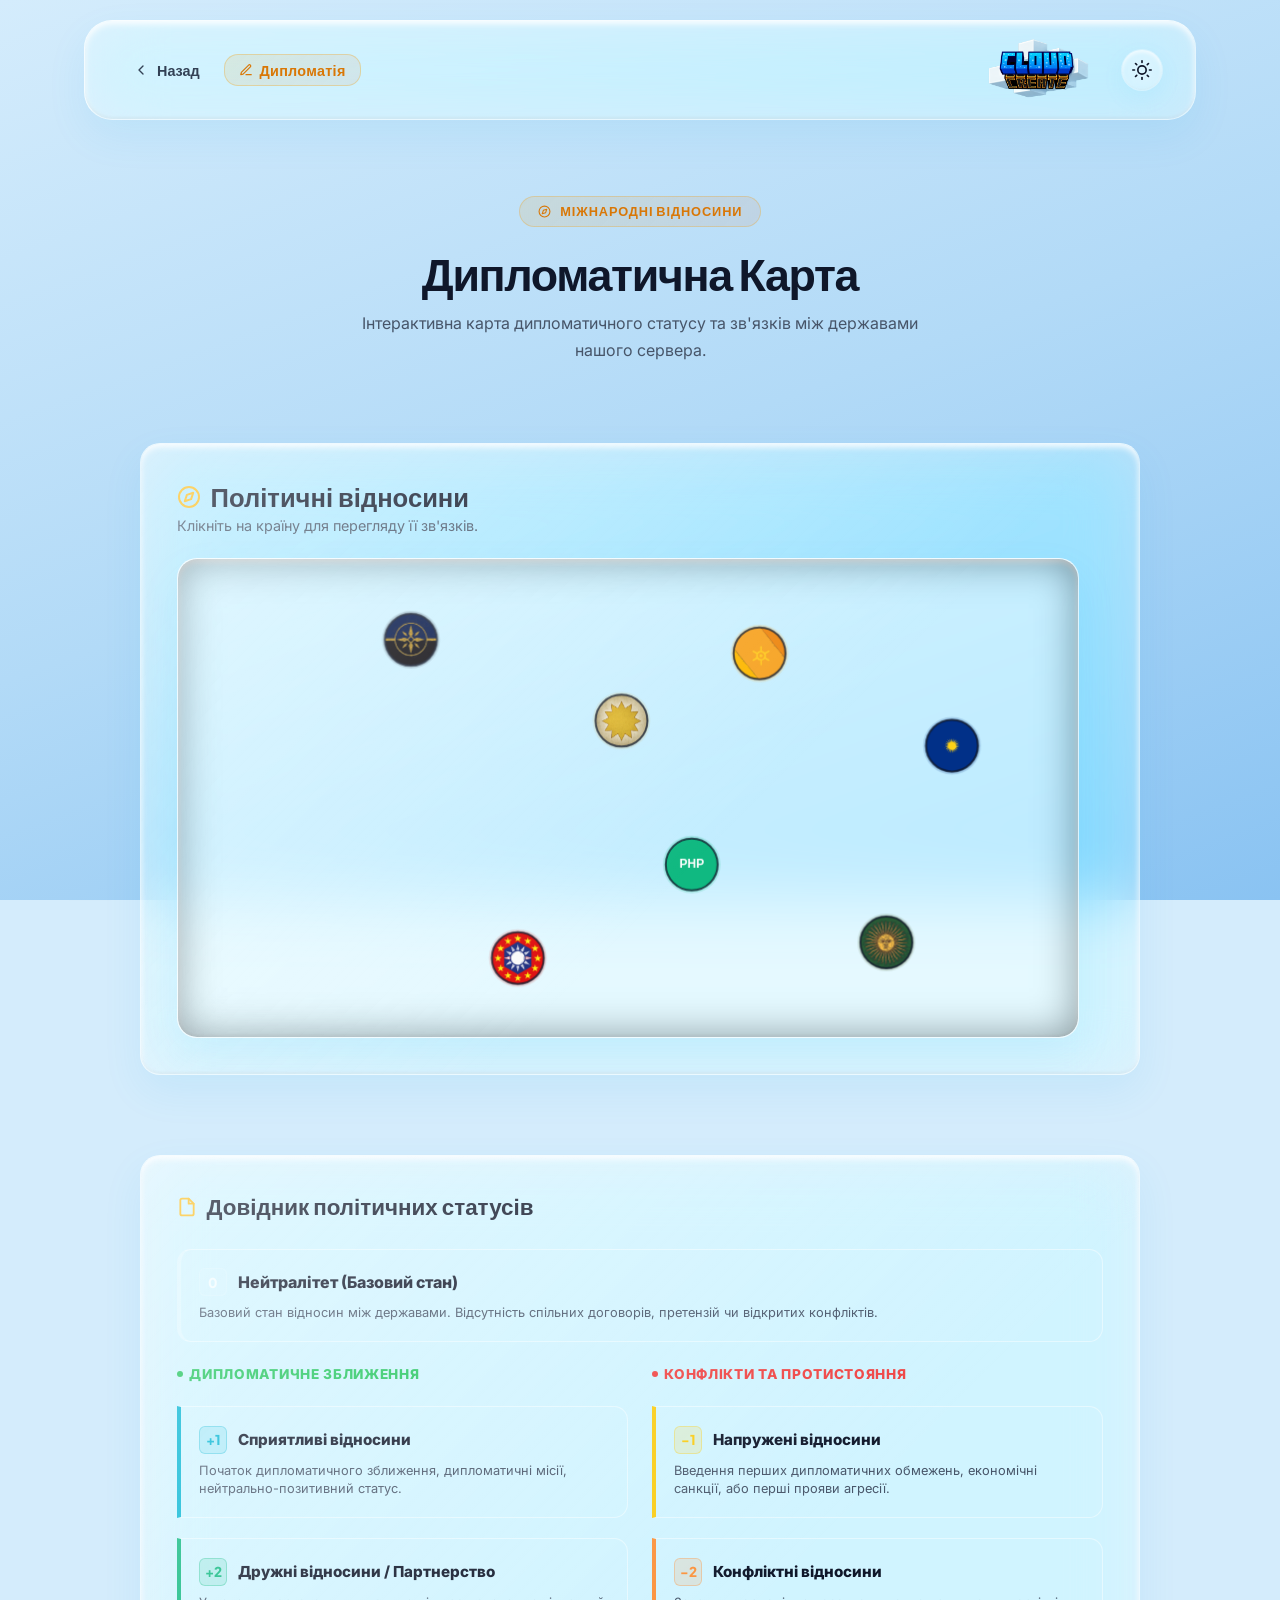
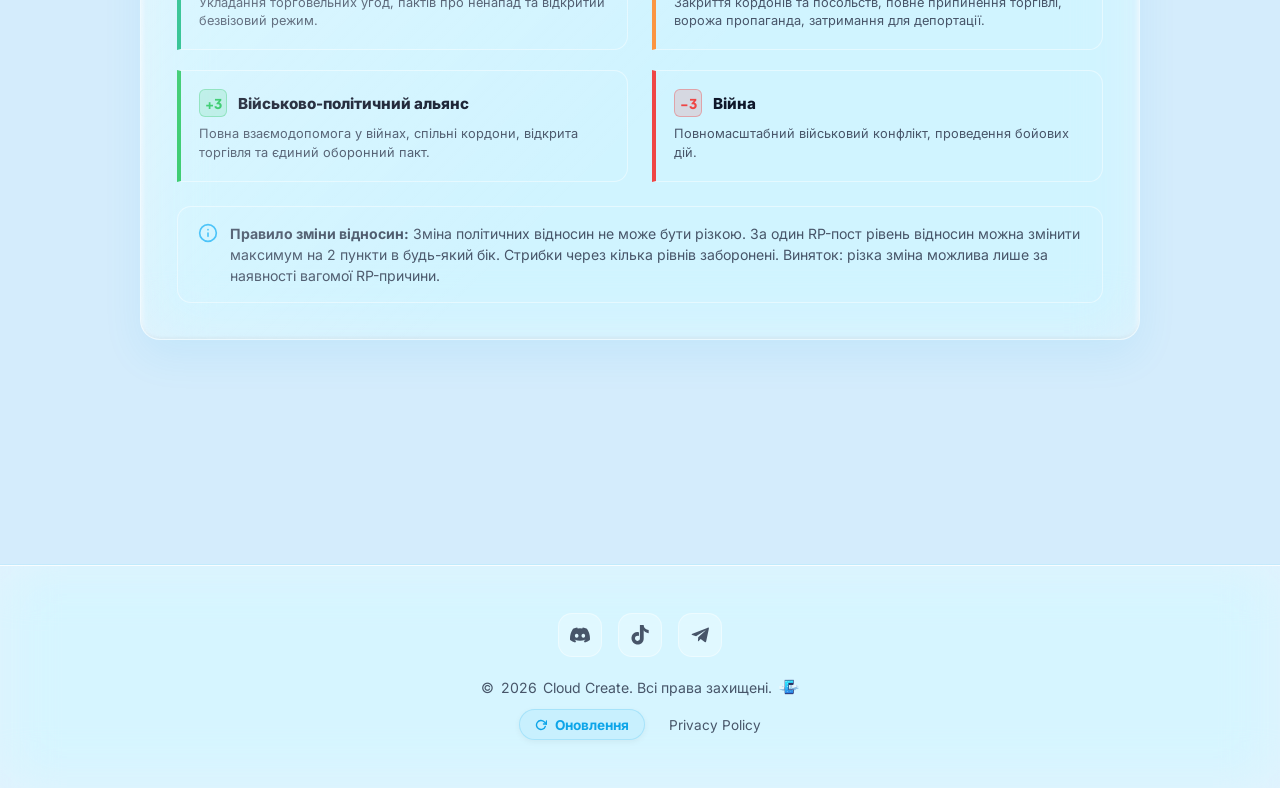
==== commit f195b75b: "Update v3" ====
--- a/diplomacy.html
+++ b/diplomacy.html
@@ -11,7 +11,7 @@
   <title>Cloud Create — Дипломатична Карта</title>
   <meta name="description" content="Інтерактивна карта дипломатичних відносин та політичних статусів між державами сервера Cloud Create.">
   <link rel="icon" type="image/png" href="logo_s.png">
-  <link rel="stylesheet" href="style.css">
+  <link rel="stylesheet" href="style.css?v=1.2.0">
 </head>
 <body>
 
@@ -269,7 +269,7 @@
     </div>
   </footer>
 
-  <script src="main.js"></script>
-  <script src="rp.js"></script>
+  <script src="main.js?v=1.2.0"></script>
+  <script src="rp.js?v=1.2.0"></script>
 </body>
 </html>
--- a/style.css
+++ b/style.css
@@ -2670,6 +2670,143 @@
     gap: 1.25rem;
   }
   .unavailable-banner-message {
+    flex-direction: column;
+    align-items: center;
+    gap: 0.75rem;
+  }
+}
+
+/* Modpack Available Announcement Banner */
+.modpack-banner {
+  background: rgba(34, 197, 94, 0.05);
+  backdrop-filter: blur(24px) saturate(180%);
+  -webkit-backdrop-filter: blur(24px) saturate(180%);
+  border: 1px solid rgba(34, 197, 94, 0.2);
+  border-radius: var(--radius-lg);
+  padding: 0.85rem 1.75rem;
+  max-width: 520px;
+  margin: 1.5rem auto -1rem;
+  display: flex;
+  justify-content: center;
+  align-items: center;
+  position: relative;
+  overflow: hidden;
+  box-shadow: 0 8px 32px rgba(34, 197, 94, 0.04), inset 0 1.5px 2px rgba(255, 255, 255, 0.8), inset 0 -1px 2px rgba(0, 0, 0, 0.02);
+  transition: transform 400ms var(--ease-out-expo), box-shadow 400ms var(--ease-out-expo), border-color 400ms var(--ease-out-expo);
+}
+
+html.dark-theme .modpack-banner {
+  background: rgba(34, 197, 94, 0.03);
+  border-color: rgba(34, 197, 94, 0.15);
+  box-shadow: 0 8px 32px rgba(0, 0, 0, 0.3);
+}
+
+.modpack-banner:hover {
+  transform: translateY(-2px);
+  border-color: rgba(34, 197, 94, 0.35);
+  box-shadow: 0 16px 40px rgba(34, 197, 94, 0.08), inset 0 1.5px 2px rgba(255, 255, 255, 0.85);
+}
+
+.modpack-banner-inner {
+  display: flex;
+  align-items: center;
+  justify-content: center;
+  width: 100%;
+  gap: 1rem;
+  position: relative;
+  z-index: 2;
+  flex-wrap: wrap;
+}
+
+.modpack-banner-message {
+  display: flex;
+  align-items: center;
+  gap: 0.75rem;
+  color: var(--text-main);
+  font-size: 0.88rem;
+  font-weight: 600;
+  letter-spacing: -0.01em;
+}
+
+.modpack-banner-message svg {
+  color: #22c55e;
+  width: 1.15rem;
+  height: 1.15rem;
+  flex-shrink: 0;
+  animation: pulse-alert 2s infinite ease-in-out;
+}
+
+.modpack-banner-badge {
+  background: linear-gradient(135deg, #22c55e, #16a34a);
+  color: #fff;
+  padding: 0.15rem 0.55rem;
+  border-radius: var(--radius-sm);
+  font-family: var(--font-display);
+  font-size: 0.68rem;
+  font-weight: 800;
+  letter-spacing: 0.05em;
+  text-transform: uppercase;
+  box-shadow: 0 4px 12px rgba(34, 197, 94, 0.25);
+}
+
+.modpack-banner-link {
+  display: inline-flex;
+  align-items: center;
+  gap: 0.4rem;
+  background: rgba(255, 255, 255, 0.5);
+  border: 1px solid rgba(34, 197, 94, 0.2);
+  padding: 0.55rem 1.15rem;
+  border-radius: var(--radius-md);
+  font-family: var(--font-display);
+  font-size: 0.88rem;
+  font-weight: 700;
+  color: #16a34a;
+  box-shadow: var(--shadow-sm);
+  transition: background-color 200ms var(--ease-out-expo), border-color 200ms var(--ease-out-expo), color 200ms var(--ease-out-expo), transform 200ms var(--ease-out-expo);
+}
+
+html.dark-theme .modpack-banner-link {
+  background: rgba(15, 23, 42, 0.45);
+  border-color: rgba(34, 197, 94, 0.25);
+  color: #4ade80;
+}
+
+.modpack-banner-link svg {
+  width: 1rem;
+  height: 1rem;
+  stroke-width: 2.5px;
+  transition: transform 200ms var(--ease-out-expo);
+}
+
+.modpack-banner-link:hover {
+  background: rgba(34, 197, 94, 0.08);
+  border-color: rgba(34, 197, 94, 0.4);
+  color: #15803d;
+  transform: translateY(-1px);
+}
+
+html.dark-theme .modpack-banner-link:hover {
+  background: rgba(34, 197, 94, 0.15);
+  border-color: rgba(34, 197, 94, 0.45);
+  color: #22c55e;
+}
+
+.modpack-banner-link:hover svg {
+  transform: translateX(3px);
+}
+
+@media (max-width: 820px) {
+  .modpack-banner {
+    padding: 1.25rem;
+    margin-bottom: 0;
+  }
+  .modpack-banner-inner {
+    flex-direction: column;
+    align-items: center;
+    text-align: center;
+    gap: 1.25rem;
+  }
+  .modpack-banner-message {
     flex-direction: column;
     align-items: center;
     gap: 0.75rem;
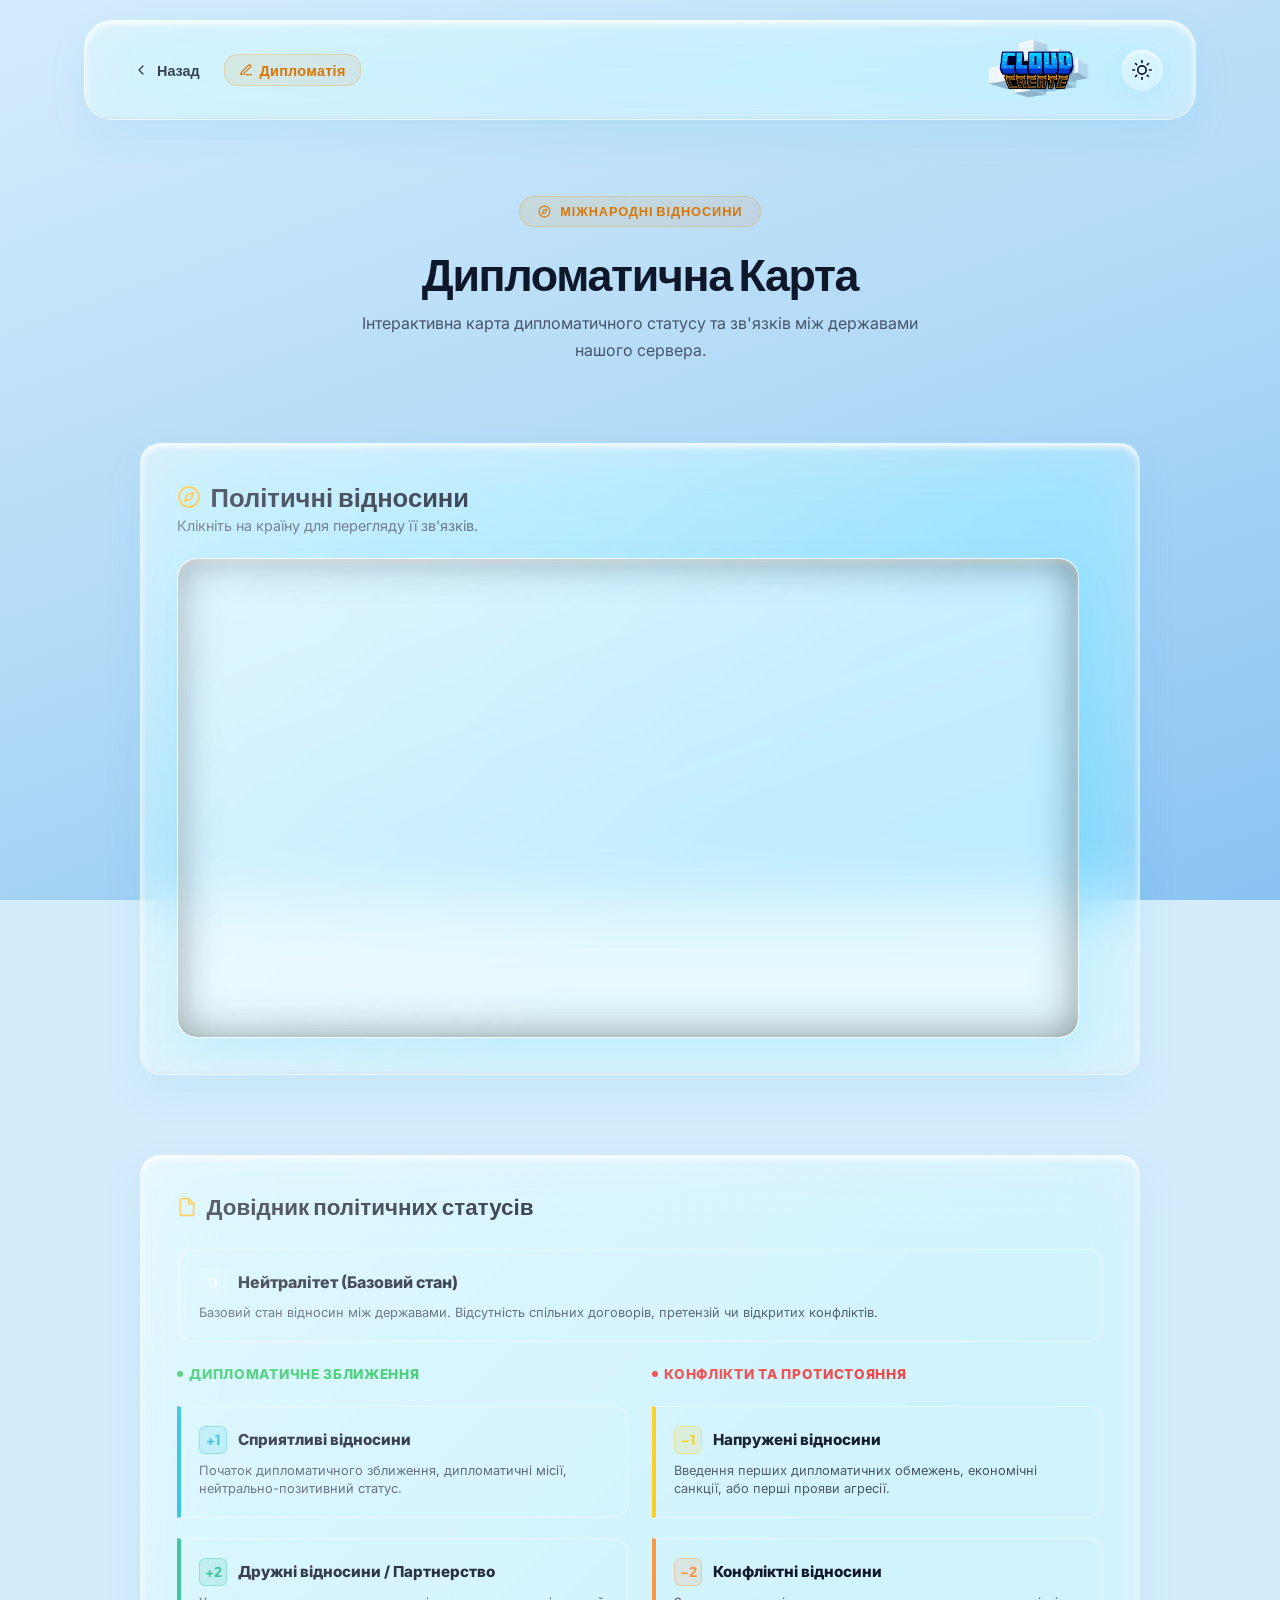
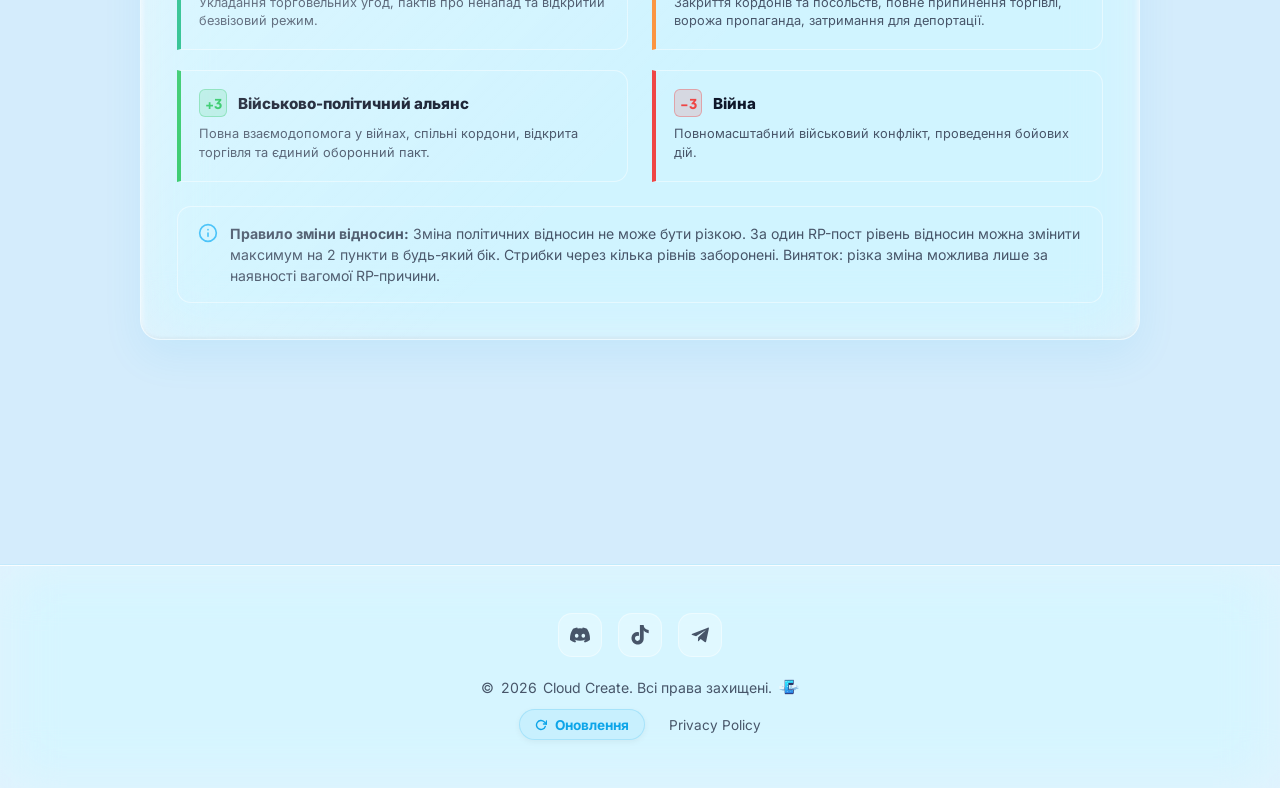
==== commit 0b99f35b: "Adaptivity Update" ====
--- a/diplomacy.html
+++ b/diplomacy.html
@@ -92,6 +92,9 @@
             <canvas id="diplomatic-canvas"></canvas>
           </div>
 
+          <!-- Mobile country list (alternative to canvas) -->
+          <div id="rp-mobile-states-list" style="display: none;"></div>
+
           <!-- Sidebar Beside Map Wrapper (Hidden by default) -->
           <div class="rp-diplomatic-sidebar" id="diplomatic-sidebar">
             <div id="diplomatic-profile-empty" style="display: none;">
--- a/style.css
+++ b/style.css
@@ -556,6 +556,12 @@
   .card-green:hover {
     border-color: rgba(34, 197, 94, 0.4);
   }
+  .card-red:hover {
+    border-color: rgba(239, 68, 68, 0.4);
+  }
+  .card-purple:hover {
+    border-color: rgba(168, 85, 247, 0.4);
+  }
 }
 
 /* Inline SVG Icon Utility */
@@ -585,6 +591,8 @@
 .card-gold  { }
 .card-slate { }
 .card-green { }
+.card-red   { }
+.card-purple{ }
 
 /* =====================================================
    8. IP BOX
@@ -651,7 +659,8 @@
   top: 100%;
   left: 50%;
   transform: translateX(-50%);
-  width: 380px;
+  width: max-content;
+  max-width: 90vw;
   height: 52px;
   overflow: hidden;
   pointer-events: none;
@@ -848,10 +857,10 @@
 
 /* Hero IP & Status wrappers for aligning */
 .hero-ip-wrapper {
-  display: flex;
-  justify-content: flex-start;
+  display: inline-block;
+  position: relative;
   margin-bottom: 2.5rem;
-  width: 100%;
+  width: max-content;
 }
 
 .hero-status-wrapper {
@@ -1072,6 +1081,7 @@
 .role-purple { color: #a855f7; }
 .role-green  { color: #22c55e; }
 .role-gold   { color: var(--gold-600); }
+.role-slate  { color: var(--slate-600); }
 
 /* =====================================================
    15. FOOTER
@@ -3673,7 +3683,7 @@
   }
 
   .rp-map-wrapper {
-    height: 320px !important;
+    height: 550px !important;
   }
 
   /* ====== Mobile Diplomatic Modal ====== */
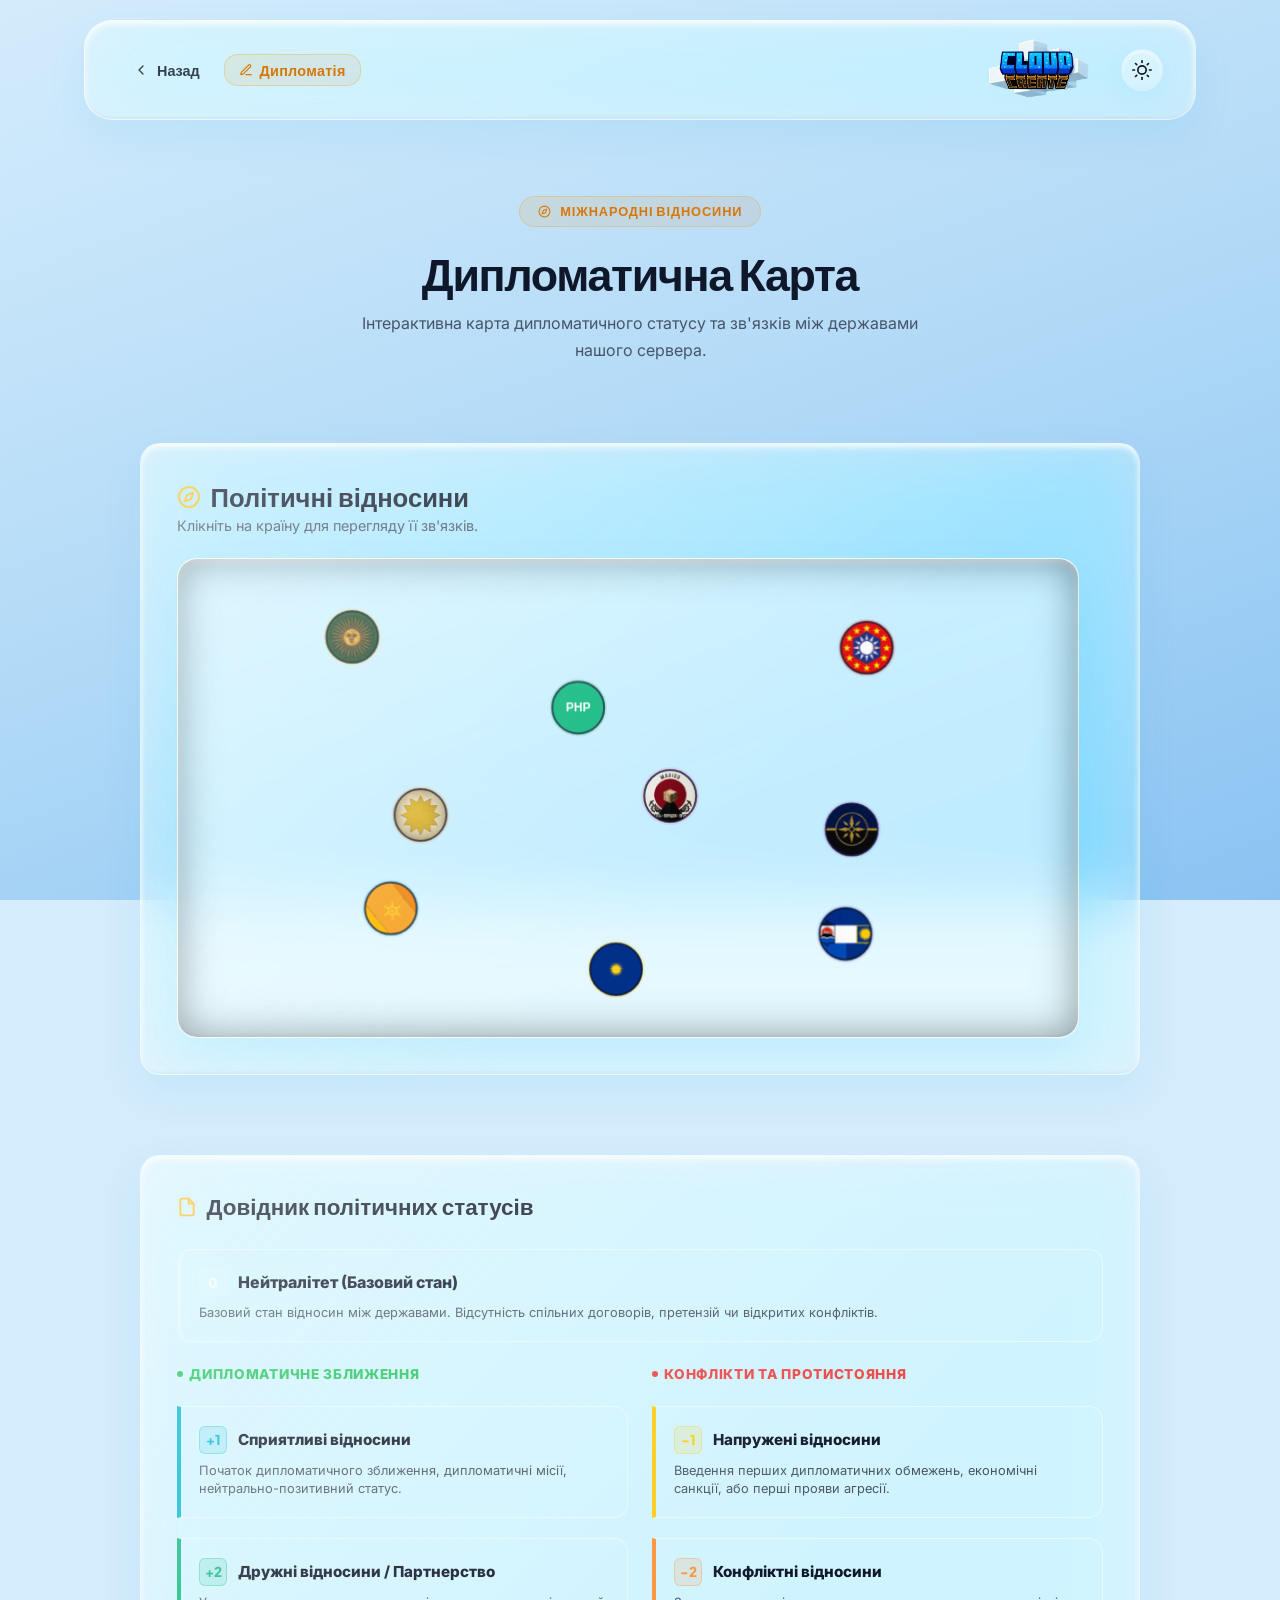
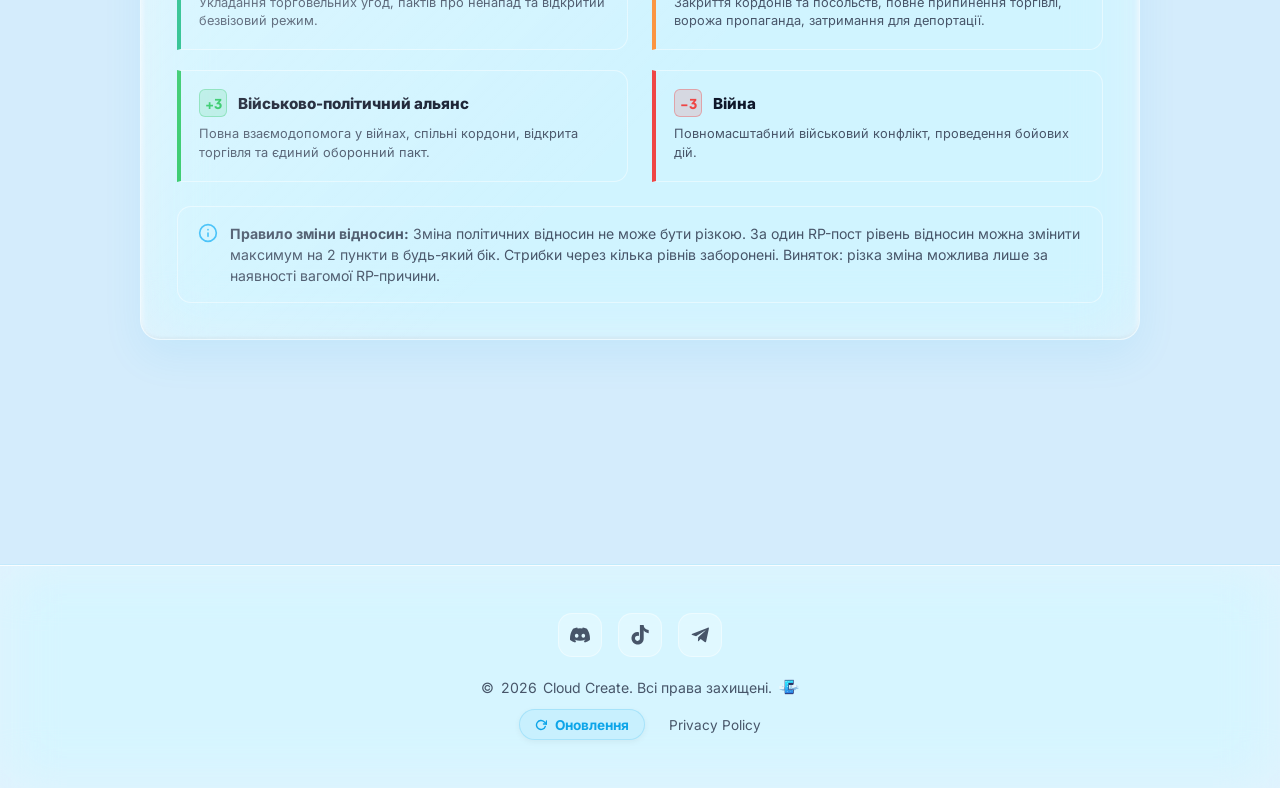
==== commit 7019b72f: "/ update" ====
--- a/diplomacy.html
+++ b/diplomacy.html
@@ -30,7 +30,7 @@
     <nav>
       <!-- Back to RP Hub -->
       <div style="order:1; display:flex; align-items:center; gap:0.5rem;">
-        <a href="rp.html" class="rp-back-btn" aria-label="Назад до РП відділу">
+        <a href="rp" class="rp-back-btn" aria-label="Назад до РП відділу">
           <svg class="icon" viewBox="0 0 24 24" style="width:16px;height:16px;">
             <polyline points="15 18 9 12 15 6"/>
           </svg>
@@ -46,7 +46,7 @@
 
       <!-- Logo -->
       <div class="logo">
-        <a href="rp.html" aria-label="Cloud Create — РП">
+        <a href="rp" aria-label="Cloud Create — РП">
           <img src="logo.png" alt="Cloud Create" class="logo-icon">
         </a>
       </div>
@@ -264,11 +264,11 @@
       <img src="logo_s.png" alt="" style="width: 1.25rem; height: 1.25rem; object-fit: contain; opacity: 0.8; vertical-align: middle;">
     </p>
     <div class="footer-links">
-      <a href="updates.html" class="footer-update-link">
+      <a href="updates" class="footer-update-link">
         <svg class="icon update-btn-icon" viewBox="0 0 24 24"><polyline points="23 4 23 10 17 10"></polyline><path d="M20.49 15a9 9 0 1 1-2.12-9.36L23 10"></path></svg>
         Оновлення
       </a>
-      <a href="privacy-policy.html">Privacy Policy</a>
+      <a href="privacy-policy">Privacy Policy</a>
     </div>
   </footer>
 
--- a/style.css
+++ b/style.css
@@ -3789,6 +3789,62 @@
     font-size: 0.8rem !important;
     margin-top: 1.25rem !important;
   }
+
+  .rp-map-wrapper {
+    display: none !important;
+  }
+  #rp-mobile-states-list {
+    display: grid !important;
+    grid-template-columns: 1fr;
+    gap: 0.75rem;
+    width: 100%;
+    margin-bottom: 1.5rem;
+  }
+  .mobile-state-card {
+    display: flex !important;
+    align-items: center;
+    gap: 1rem;
+    padding: 1rem 1.25rem;
+    background: var(--bg-card);
+    border: 1px solid var(--border-item);
+    border-radius: var(--radius-md);
+    cursor: pointer;
+    transition: transform 200ms ease, background 200ms ease;
+  }
+  .mobile-state-card:active {
+    transform: scale(0.98);
+    background: var(--bg-card-hover);
+  }
+  .mobile-state-avatar {
+    width: 40px;
+    height: 40px;
+    border-radius: 50%;
+    flex-shrink: 0;
+  }
+  .mobile-state-meta {
+    flex: 1;
+    min-width: 0;
+    text-align: left;
+  }
+  .mobile-state-title {
+    font-family: var(--font-display);
+    font-weight: 800;
+    font-size: 0.95rem;
+    color: var(--text-main);
+    white-space: nowrap;
+    overflow: hidden;
+    text-overflow: ellipsis;
+  }
+  .mobile-state-leader {
+    font-size: 0.78rem;
+    color: var(--text-muted);
+    margin-top: 0.15rem;
+  }
+  .mobile-state-card svg {
+    color: var(--text-muted);
+    opacity: 0.6;
+    flex-shrink: 0;
+  }
 }
 
 /* =====================================================
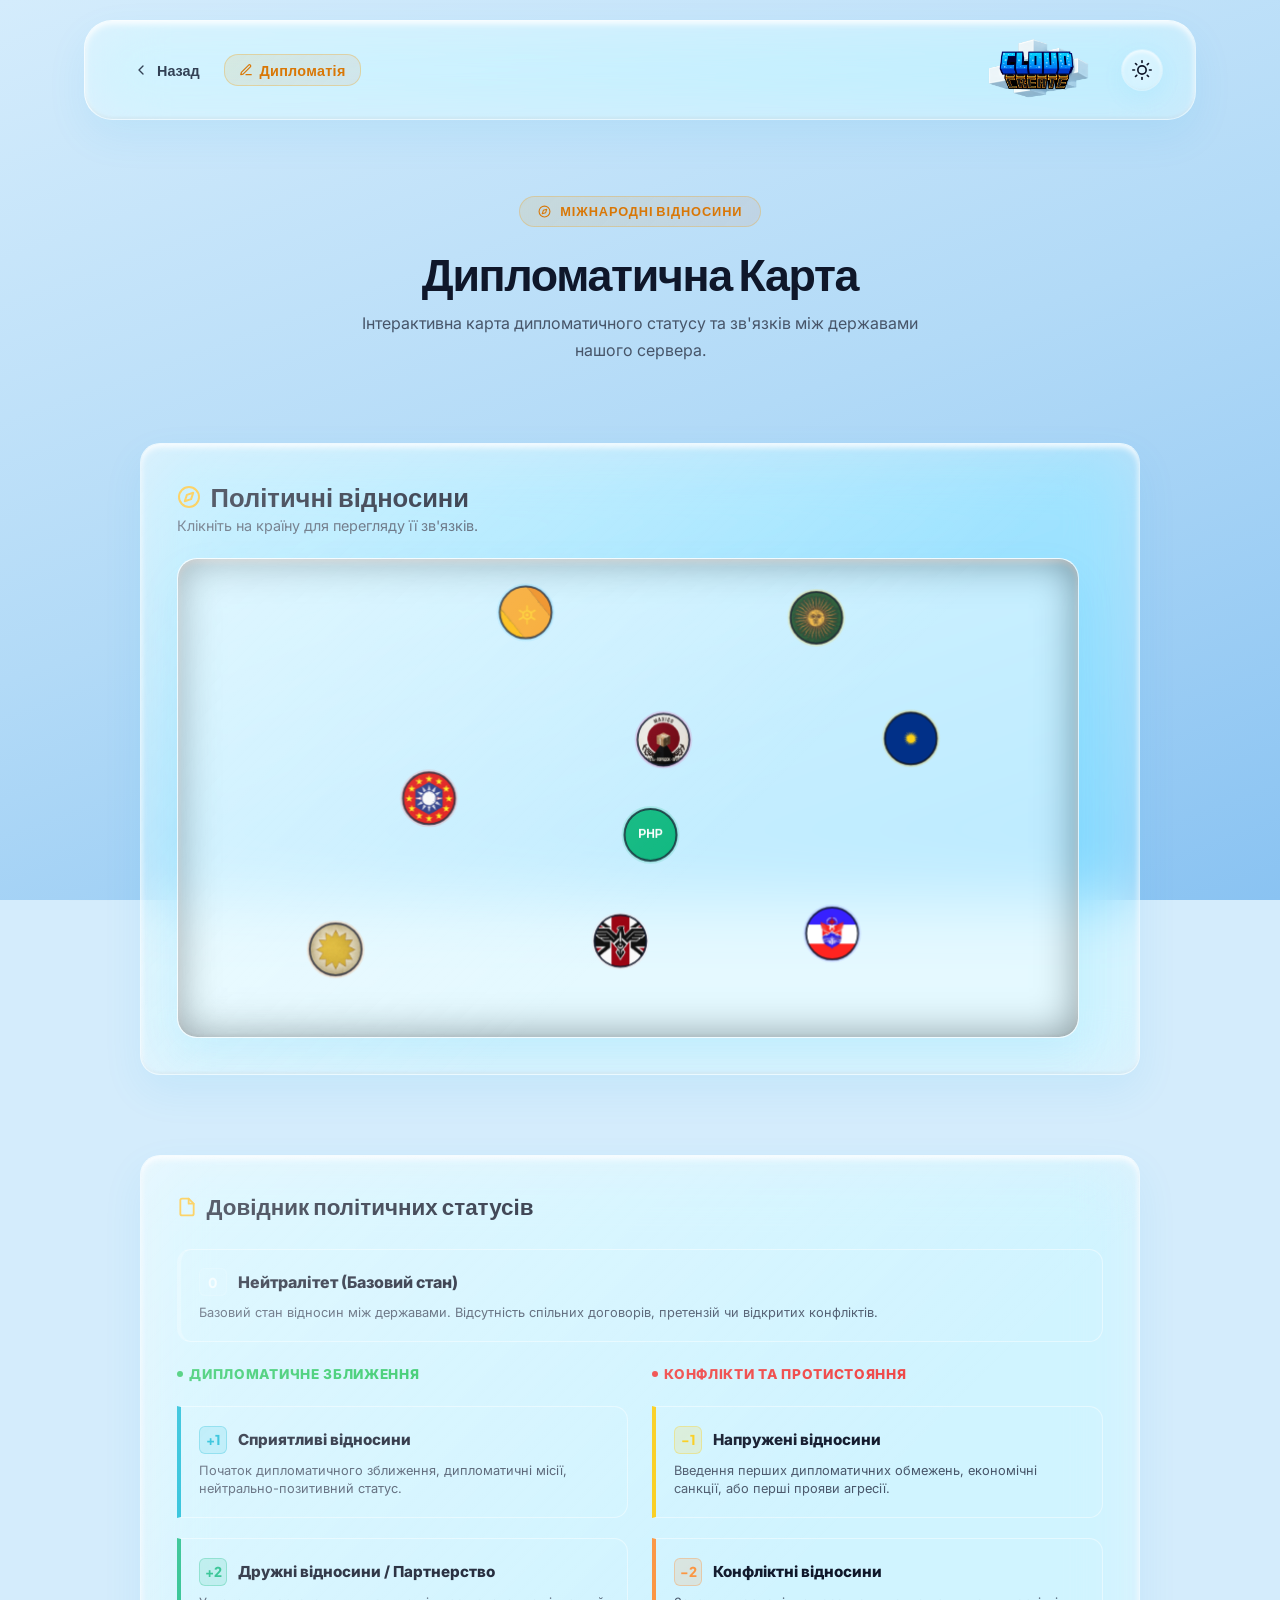
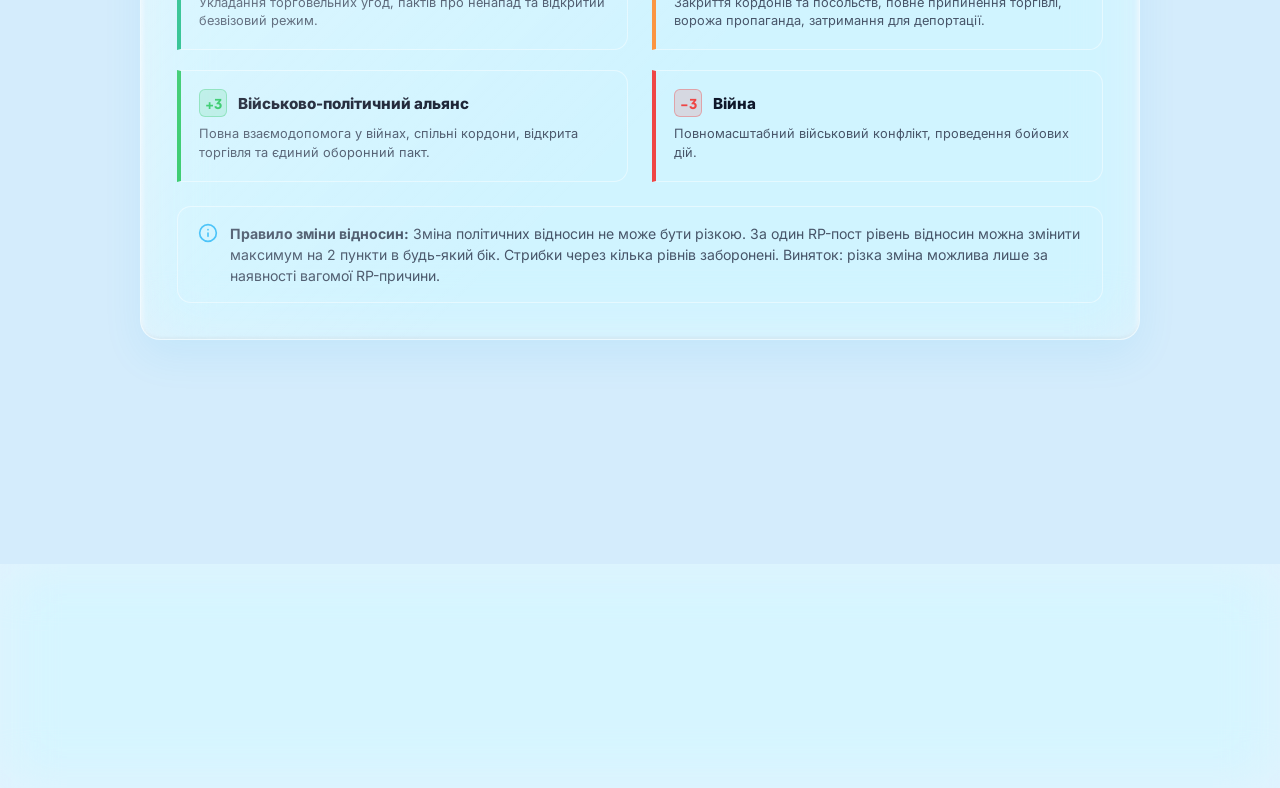
==== commit 90b4d2fe: "Update v4" ====
--- a/diplomacy.html
+++ b/diplomacy.html
@@ -11,7 +11,7 @@
   <title>Cloud Create — Дипломатична Карта</title>
   <meta name="description" content="Інтерактивна карта дипломатичних відносин та політичних статусів між державами сервера Cloud Create.">
   <link rel="icon" type="image/png" href="logo_s.png">
-  <link rel="stylesheet" href="style.css?v=1.2.0">
+  <link rel="stylesheet" href="style.css?v=1.3.0">
 </head>
 <body>
 
@@ -272,7 +272,7 @@
     </div>
   </footer>
 
-  <script src="main.js?v=1.2.0"></script>
-  <script src="rp.js?v=1.2.0"></script>
+  <script src="main.js?v=1.3.0"></script>
+  <script src="rp.js?v=1.3.0"></script>
 </body>
 </html>
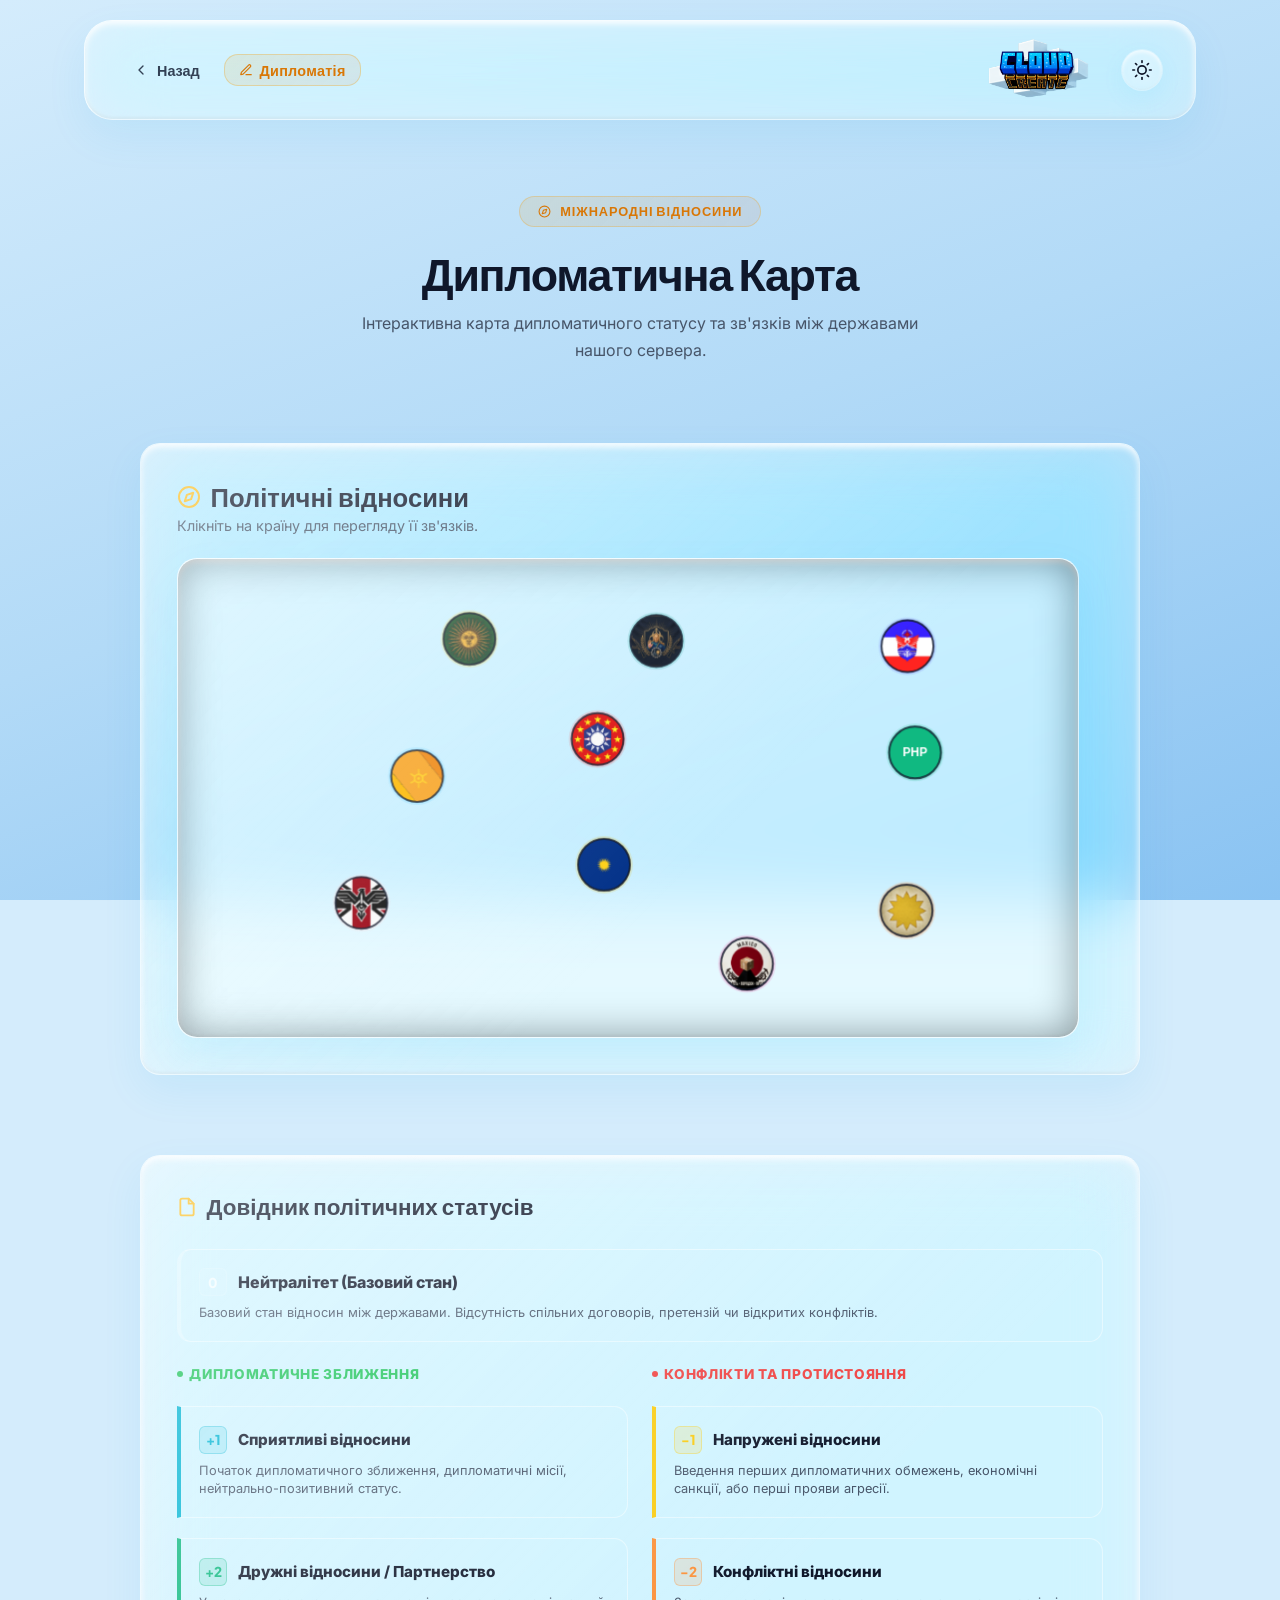
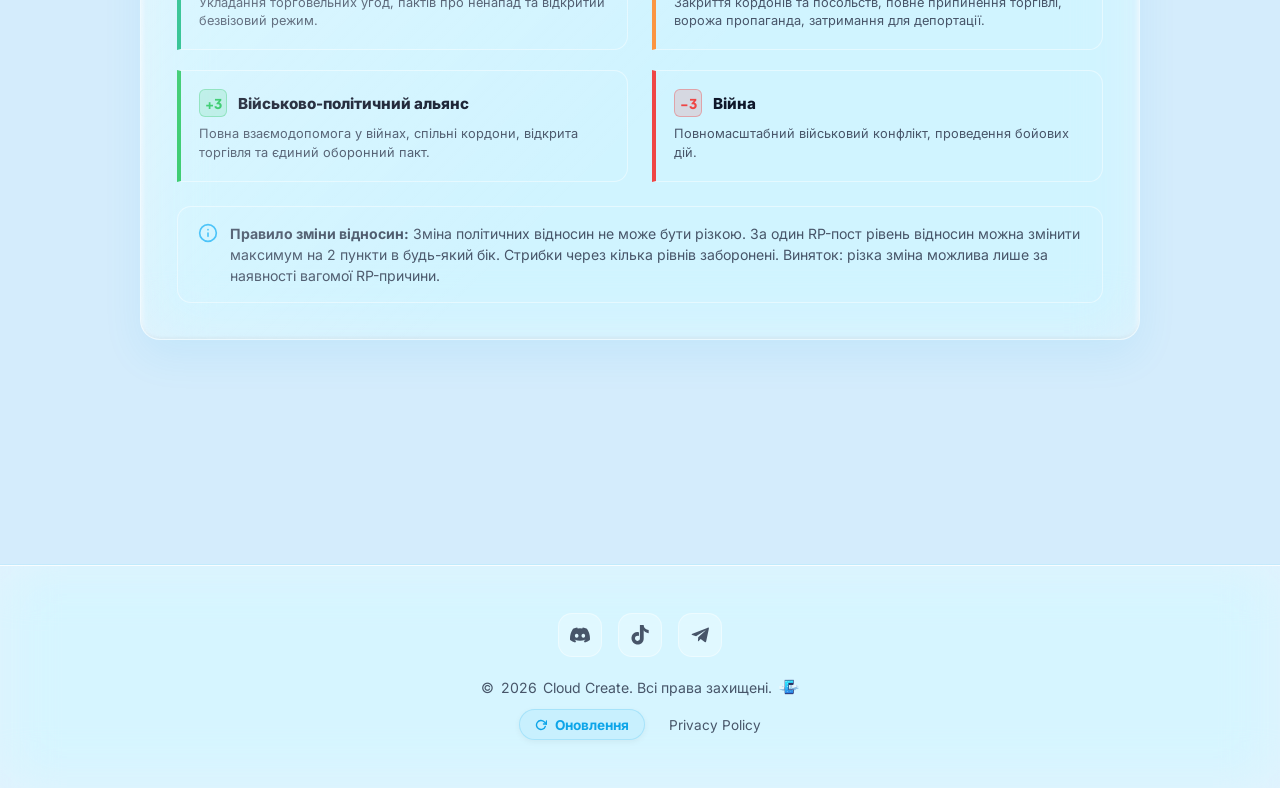
==== commit c46f4d0a: "Update v5" ====
--- a/diplomacy.html
+++ b/diplomacy.html
@@ -107,7 +107,7 @@
                 <div class="profile-avatar" id="profile-avatar-char">A</div>
                 <div style="flex: 1; min-width: 0; padding-right: 0.5rem; display: flex; flex-direction: column; gap: 0.15rem;">
                   <h3 id="profile-name" style="margin: 0; font-size: 1.25rem; font-family: var(--font-display); font-weight: 800; line-height: 1.25; color: var(--text-main); white-space: normal; word-break: break-word;">Назва</h3>
-                  <span class="profile-leader-label" style="font-size: 0.78rem;">Лідер: <strong id="profile-leader">Нікнейм</strong></span>
+                  <span class="profile-leader-label" style="font-size: 0.78rem;"><span id="profile-leader-title">Лідер:</span> <strong id="profile-leader">Нікнейм</strong></span>
                 </div>
                 <button class="profile-close-btn" id="profile-close-btn" aria-label="Закрити">
                   <svg class="icon" viewBox="0 0 24 24" style="width: 14px; height: 14px; fill: none; stroke: currentColor; stroke-width: 3;"><line x1="18" y1="6" x2="6" y2="18"/><line x1="6" y1="6" x2="18" y2="18"/></svg>
--- a/style.css
+++ b/style.css
@@ -2,7 +2,7 @@
    Cloud Create — Global Design System
    ===================================================== */
 
-@import url('https://fonts.googleapis.com/css2?family=Plus+Jakarta+Sans:ital,wght@0,300;0,400;0,500;0,600;0,700;0,800;0,900;1,400;1,600&family=Inter:wght@400;500;600;700&display=swap');
+@import url('https://fonts.googleapis.com/css2?family=Plus+Jakarta+Sans:ital,wght@0,300;0,400;0,500;0,600;0,700;0,800;0,900;1,400;1,600&family=Inter:wght@400;500;600;700&family=Space+Grotesk:wght@500;700&family=Syne:wght@700;800&family=Unbounded:wght@700;900&display=swap');
 @import url('https://fonts.cdnfonts.com/css/minecraft-4');
 
 /* =====================================================
@@ -449,15 +449,15 @@
   cursor: pointer;
   border: none;
   text-decoration: none;
-  transition: transform 300ms var(--ease-out-expo),
-              box-shadow 300ms var(--ease-out-expo),
-              background-color 300ms var(--ease-out-expo),
-              filter 300ms var(--ease-out-expo);
+  transition: transform 160ms var(--ease-out-expo),
+              box-shadow 250ms var(--ease-out-expo),
+              background-color 250ms var(--ease-out-expo),
+              filter 250ms var(--ease-out-expo);
   position: relative;
   overflow: hidden;
 }
 
-.btn:active { transform: translateY(1px) scale(0.97); }
+.btn:active { transform: scale(0.97); }
 
 .btn-primary {
   background: linear-gradient(135deg, var(--sky-500), var(--sky-600));
@@ -1301,6 +1301,10 @@
   overflow: hidden;
 }
 
+.shop-card .card-icon-wrapper {
+  transition: transform 250ms var(--ease-out-expo), background-color 250ms var(--ease-out-expo);
+}
+
 @media (hover: hover) and (pointer: fine) {
   .shop-card:hover {
     transform: translateY(-5px);
@@ -1308,6 +1312,12 @@
     background-color: var(--bg-card-hover);
     border-color: rgba(14, 165, 233, 0.3);
   }
+  .shop-card:hover .card-icon-wrapper {
+    transform: scale(1.08) rotate(4deg);
+  }
+  .shop-card:hover .shop-features li .icon {
+    transform: scale(1.15);
+  }
 }
 
 .shop-price {
@@ -1345,6 +1355,7 @@
   color: var(--sky-500);
   font-size: 0.8rem;
   flex-shrink: 0;
+  transition: transform 250ms var(--ease-out-expo), color 250ms var(--ease-out-expo);
 }
 
 /* Shop Alert Banner */
@@ -1409,6 +1420,124 @@
   background-color: rgba(245, 158, 11, 0.01);
 }
 
+/* Premium Gold Shine Sweep animation */
+.shop-card.featured::after {
+  content: '';
+  position: absolute;
+  top: 0; left: -150%;
+  width: 100%; height: 100%;
+  background: linear-gradient(
+    90deg,
+    transparent,
+    rgba(245, 158, 11, 0.05),
+    rgba(255, 255, 255, 0.20),
+    rgba(245, 158, 11, 0.05),
+    transparent
+  );
+  transform: skewX(-25deg);
+  pointer-events: none;
+  z-index: 1;
+}
+
+@media (hover: hover) and (pointer: fine) {
+  .shop-card.featured:hover::after {
+    left: 200%;
+    transition: left 1.2s var(--ease-out-expo);
+  }
+}
+
+/* Premium Segmented Controls for Pricing */
+.vip-price-tab {
+  border: none;
+  background: none;
+  cursor: pointer;
+  outline: none;
+  font-family: var(--font-display);
+  font-size: 0.85rem;
+  font-weight: 700;
+  border-radius: 8px;
+  color: var(--text-muted);
+  transition: background-color 200ms var(--ease-out-expo), color 200ms var(--ease-out-expo), transform 160ms var(--ease-out-expo), box-shadow 200ms var(--ease-out-expo);
+}
+.vip-price-tab:hover {
+  color: var(--text-main);
+  background-color: rgba(255, 255, 255, 0.04);
+}
+.vip-price-tab:active {
+  transform: scale(0.97);
+}
+.vip-price-tab.active {
+  background: linear-gradient(135deg, var(--amber-500), var(--gold-600)) !important;
+  color: #fff !important;
+  box-shadow: 0 4px 14px rgba(202, 138, 4, 0.25);
+}
+html.dark-theme .vip-price-tab.active {
+  box-shadow: 0 4px 18px rgba(202, 138, 4, 0.45);
+}
+.vip-price-tab.active .tab-saving-badge {
+  background: rgba(255, 255, 255, 0.25) !important;
+  color: #fff !important;
+}
+
+/* Premium Privilege Icons */
+.feature-check {
+  transition: transform 250ms var(--ease-out-expo), background-color 250ms var(--ease-out-expo), border-color 250ms var(--ease-out-expo), box-shadow 250ms var(--ease-out-expo);
+}
+.shop-card.featured:hover .feature-check:not(.feature-check-sky):not(.feature-check-danger):not(.feature-check-purple) {
+  transform: scale(1.1);
+  background-color: rgba(245, 158, 11, 0.18);
+  border-color: rgba(245, 158, 11, 0.4);
+  box-shadow: 0 0 10px rgba(245, 158, 11, 0.12);
+}
+.shop-card:hover .feature-check-sky {
+  transform: scale(1.1);
+  background-color: rgba(14, 165, 233, 0.18) !important;
+  border-color: rgba(14, 165, 233, 0.4) !important;
+  box-shadow: 0 0 10px rgba(14, 165, 233, 0.12);
+}
+.shop-card:hover .feature-check-danger {
+  transform: scale(1.1);
+  background-color: rgba(239, 68, 68, 0.18) !important;
+  border-color: rgba(239, 68, 68, 0.4) !important;
+  box-shadow: 0 0 10px rgba(239, 68, 68, 0.12);
+}
+.shop-card:hover .feature-check-purple {
+  transform: scale(1.1);
+  background-color: rgba(168, 85, 247, 0.18) !important;
+  border-color: rgba(168, 85, 247, 0.4) !important;
+  box-shadow: 0 0 10px rgba(168, 85, 247, 0.12);
+}
+/* Premium VIP Typography (Google Fonts) */
+.shop-card.featured .badge-gold {
+  font-family: 'Unbounded', sans-serif !important;
+  font-size: 0.65rem;
+  font-weight: 700;
+  letter-spacing: 0.05em;
+}
+.vip-price-tab {
+  font-family: 'Space Grotesk', sans-serif !important;
+  font-weight: 700;
+}
+.vip-display-price {
+  font-family: 'Unbounded', sans-serif !important;
+  font-weight: 900;
+  letter-spacing: -0.04em;
+  background: linear-gradient(135deg, #fbbf24 30%, #ca8a04 100%);
+  -webkit-background-clip: text;
+  -webkit-text-fill-color: transparent;
+}
+.vip-display-period {
+  font-family: 'Space Grotesk', sans-serif !important;
+}
+.vip-features-title {
+  font-family: 'Syne', sans-serif !important;
+  font-weight: 800;
+  text-transform: uppercase;
+  letter-spacing: 0.08em;
+  font-size: 0.8rem !important;
+  color: var(--gold) !important;
+}
+
 .shop-card.featured::before {
   content: 'POPULAR';
   position: absolute;
@@ -1455,6 +1584,77 @@
 .shop-card .card-icon-wrapper .icon {
   width: 24px;
   height: 24px;
+}
+
+/* Shop Promo Box (3 months VIP callout) */
+.shop-promo-box {
+  background: rgba(202, 138, 4, 0.06);
+  border: 1px dashed rgba(202, 138, 4, 0.25);
+  border-radius: 8px;
+  padding: 0.5rem 0.75rem;
+  margin-top: 0.75rem;
+  display: inline-flex;
+  align-items: center;
+  gap: 0.4rem;
+  width: 100%;
+  box-sizing: border-box;
+  backdrop-filter: blur(4px);
+  -webkit-backdrop-filter: blur(4px);
+  transition: background-color 200ms var(--ease-out-expo), border-color 200ms var(--ease-out-expo), transform 200ms var(--ease-out-expo);
+}
+
+.shop-promo-box:hover {
+  background: rgba(202, 138, 4, 0.1);
+  border-color: rgba(202, 138, 4, 0.45);
+  transform: translateY(-1px);
+}
+
+.shop-promo-box:active {
+  transform: scale(0.985);
+}
+
+.shop-promo-box .promo-label {
+  font-size: 0.85rem;
+  color: var(--text);
+  font-weight: 500;
+}
+
+.shop-promo-box .promo-price {
+  color: var(--gold);
+  font-weight: 800;
+  font-size: 1.05rem;
+  line-height: 1;
+  transition: transform 200ms var(--ease-out-expo);
+}
+
+.shop-promo-box:hover .promo-price {
+  transform: scale(1.05);
+}
+
+.shop-promo-box .promo-period {
+  font-size: 0.8rem;
+  color: var(--text-muted);
+  font-weight: 500;
+}
+
+.shop-promo-box .promo-badge {
+  background: var(--gold);
+  color: #fff;
+  font-size: 0.65rem;
+  font-weight: 800;
+  padding: 0.18rem 0.45rem;
+  border-radius: 5px;
+  text-transform: uppercase;
+  letter-spacing: 0.05em;
+  margin-left: auto;
+  display: inline-block;
+  box-shadow: 0 2px 8px rgba(202, 138, 4, 0.25);
+  transition: transform 200ms var(--ease-out-expo), box-shadow 200ms var(--ease-out-expo);
+}
+
+.shop-promo-box:hover .promo-badge {
+  transform: translateY(-1px);
+  box-shadow: 0 4px 12px rgba(202, 138, 4, 0.4);
 }
 
 /* Support Benefits Section */
@@ -3933,3 +4133,231 @@
   color: var(--text-main);
   font-weight: 700;
 }
+
+/* =====================================================
+   29. PARLIAMENT PAGE STYLES
+   ===================================================== */
+.parliament-grid {
+  display: grid;
+  grid-template-columns: 1.25fr 0.75fr;
+  gap: 2rem;
+  margin-bottom: 4rem;
+  align-items: start;
+}
+
+.seating-chart-container {
+  position: relative;
+  width: 100%;
+  border: 1px solid var(--border-item);
+  border-radius: var(--radius-lg);
+  background: rgba(0, 0, 0, 0.08);
+  padding: 3rem 2rem 2rem;
+  overflow: hidden;
+  display: flex;
+  flex-direction: column;
+  gap: 2rem;
+  align-items: center;
+  box-shadow: inset 0 4px 20px rgba(0,0,0,0.15);
+}
+
+html.dark-theme .seating-chart-container {
+  background: rgba(0, 0, 0, 0.25);
+}
+
+.speaker-seat {
+  width: 72px;
+  height: 72px;
+  border-radius: 12px;
+  border: 2px dashed rgba(255, 255, 255, 0.15);
+  background: var(--bg-item);
+  cursor: pointer;
+  transition: all 0.25s var(--ease-out-expo);
+  display: flex;
+  flex-direction: column;
+  align-items: center;
+  justify-content: center;
+  position: relative;
+}
+
+html:not(.dark-theme) .speaker-seat {
+  border: 2px dashed rgba(0, 0, 0, 0.12);
+}
+
+.parliament-seat {
+  position: relative;
+  width: 52px;
+  height: 52px;
+  border-radius: 8px;
+  border: 2px solid var(--border-item);
+  background: var(--bg-item);
+  cursor: pointer;
+  display: flex;
+  align-items: center;
+  justify-content: center;
+  transition: all 0.22s var(--ease-out-expo);
+  outline: none;
+  box-shadow: var(--shadow-sm);
+}
+
+.parliament-seat:hover {
+  transform: scale(1.12);
+  border-color: var(--party-color);
+  box-shadow: 0 0 16px var(--party-color);
+  z-index: 10;
+}
+
+.parliament-seat.active {
+  transform: scale(1.15);
+  border-color: var(--party-color) !important;
+  box-shadow: 0 0 24px var(--party-color);
+  z-index: 10;
+  background: rgba(255, 255, 255, 0.08);
+}
+
+html.dark-theme .parliament-seat.active {
+  background: rgba(255, 255, 255, 0.15);
+}
+
+.parliament-seat.vacant-seat {
+  border: 2px dashed rgba(255, 255, 255, 0.15);
+  background: rgba(0, 0, 0, 0.12);
+}
+
+html:not(.dark-theme) .parliament-seat.vacant-seat {
+  border: 2px dashed rgba(0, 0, 0, 0.12);
+  background: rgba(0, 0, 0, 0.03);
+}
+
+.parliament-seat.vacant-seat:hover {
+  border-color: var(--text-muted);
+  box-shadow: none;
+  transform: scale(1.05);
+}
+
+.parliament-seat.vacant-seat.active {
+  border-color: var(--text-main);
+  box-shadow: none;
+  transform: scale(1.08);
+}
+
+.seat-tooltip {
+  position: absolute;
+  bottom: 115%;
+  left: 50%;
+  transform: translateX(-50%) translateY(6px);
+  background: rgba(15, 23, 42, 0.95);
+  color: #fff;
+  border: 1px solid rgba(255, 255, 255, 0.1);
+  backdrop-filter: blur(8px);
+  -webkit-backdrop-filter: blur(8px);
+  padding: 0.45rem 0.85rem;
+  border-radius: var(--radius-sm);
+  font-size: 0.72rem;
+  font-weight: 600;
+  white-space: nowrap;
+  pointer-events: none;
+  opacity: 0;
+  box-shadow: 0 8px 24px rgba(0,0,0,0.35);
+  transition: opacity 0.2s var(--ease-out-expo), transform 0.2s var(--ease-out-expo);
+  z-index: 100;
+  text-align: center;
+  line-height: 1.3;
+}
+
+.parliament-seat:hover .seat-tooltip {
+  opacity: 1;
+  transform: translateX(-50%) translateY(0);
+}
+
+/* Faction highlight animations */
+.parliament-seat.highlighted-party {
+  transform: scale(1.12);
+  border-color: var(--party-color) !important;
+  box-shadow: 0 0 16px var(--party-color);
+  z-index: 5;
+}
+
+.parliament-seat.dimmed-party {
+  opacity: 0.22;
+  filter: grayscale(40%) blur(0.5px);
+}
+
+/* Laws list styles */
+.law-item-card {
+  border: 1px solid var(--border-item);
+  background: rgba(255, 255, 255, 0.01);
+  border-radius: var(--radius-md);
+  transition: all 0.25s var(--ease-out-expo);
+}
+
+.law-item-card:hover {
+  transform: translateY(-2.5px);
+  background: rgba(255, 255, 255, 0.04) !important;
+  border-color: rgba(251, 191, 36, 0.35) !important;
+  box-shadow: var(--shadow-md);
+}
+
+.law-pulse {
+  animation: law-pulse-anim 0.5s ease-out;
+}
+
+@keyframes law-pulse-anim {
+  0% { border-color: var(--border-item); }
+  50% { border-color: #fbbf24; box-shadow: 0 0 12px rgba(251, 191, 36, 0.25); }
+  100% { border-color: var(--border-item); }
+}
+
+/* Faction Cards */
+.party-card {
+  transition: transform 0.3s var(--ease-out-expo), border-color 0.3s var(--ease-out-expo), box-shadow 0.3s var(--ease-out-expo) !important;
+}
+
+.party-card:hover {
+  transform: translateY(-4px) !important;
+  box-shadow: var(--shadow-md) !important;
+}
+
+/* Accordion open state styling */
+.protocols-section .accordion-item.open .accordion-chevron {
+  transform: rotate(180deg);
+  color: var(--accent);
+}
+
+.protocols-section .accordion-item.open {
+  border-color: rgba(14, 165, 233, 0.3) !important;
+  box-shadow: var(--shadow-sm);
+  background: rgba(255, 255, 255, 0.02) !important;
+}
+
+/* Responsive grid layout */
+@media (max-width: 900px) {
+  .parliament-grid {
+    grid-template-columns: 1fr !important;
+  }
+  .seating-chart-container {
+    padding: 2.5rem 1rem 1.5rem !important;
+  }
+  .laws-protocols-grid {
+    grid-template-columns: 1fr !important;
+  }
+}
+
+/* Responsive Masonry Columns for Shop Page */
+.shop-columns-wrapper {
+  display: flex;
+  gap: 2rem;
+  max-width: 800px;
+  margin: 0 auto 4rem;
+}
+.shop-column {
+  flex: 1;
+  display: flex;
+  flex-direction: column;
+  gap: 2rem;
+}
+@media (max-width: 768px) {
+  .shop-columns-wrapper {
+    flex-direction: column;
+    gap: 2rem;
+  }
+}
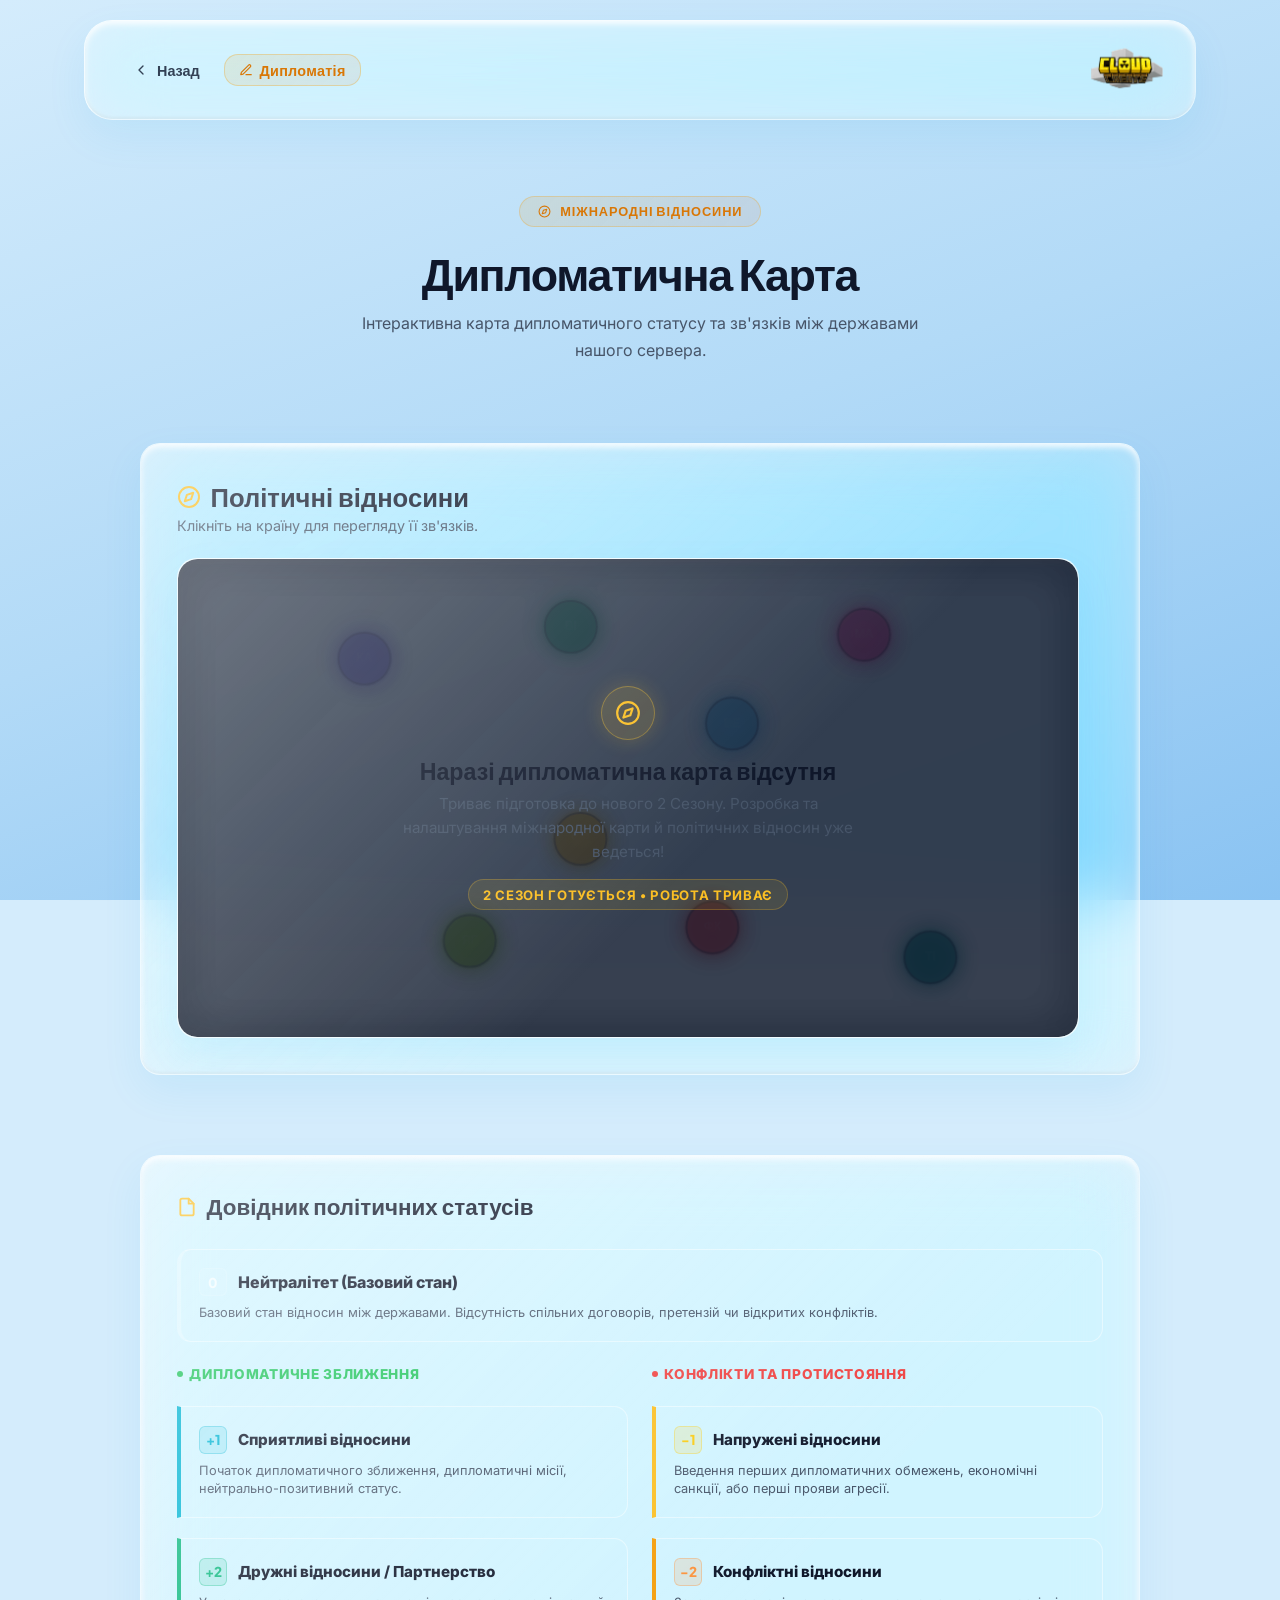
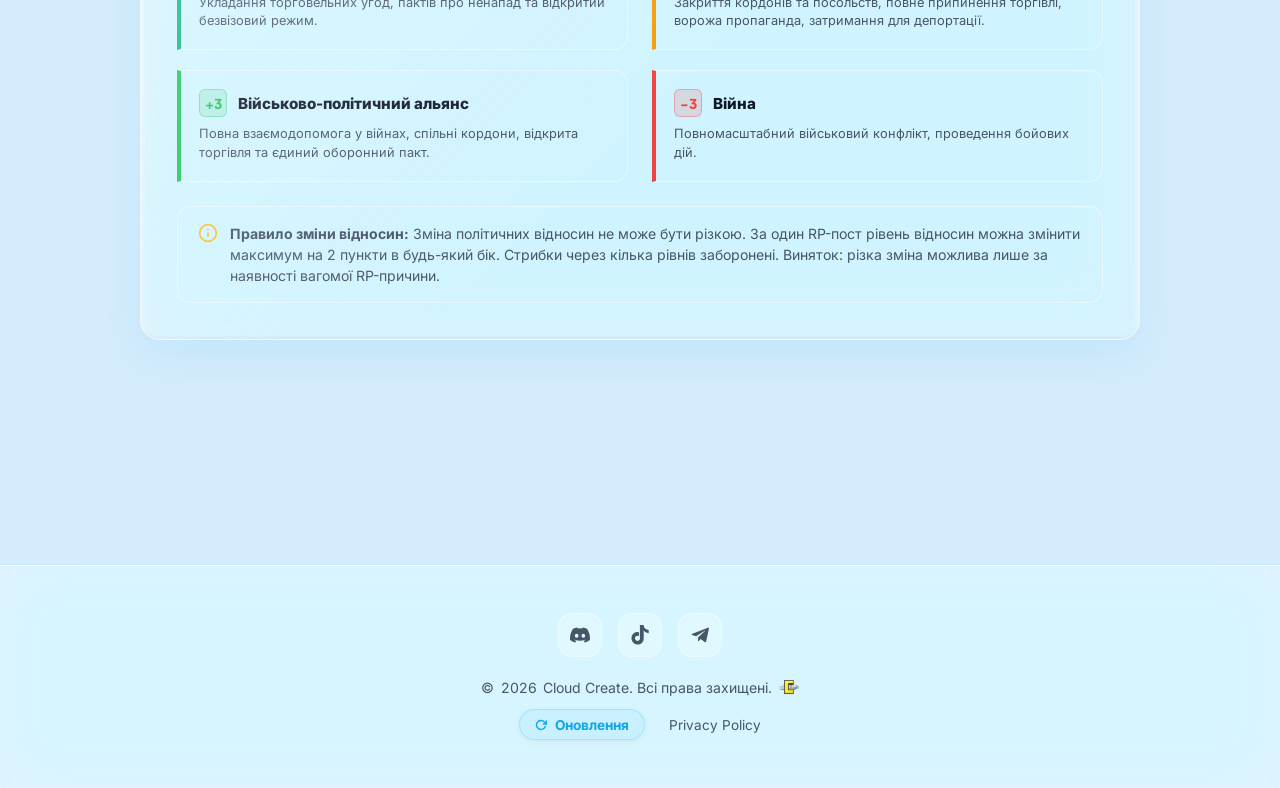
==== commit 55fe2801: "Update v6" ====
--- a/diplomacy.html
+++ b/diplomacy.html
@@ -1,11 +1,6 @@
 <!DOCTYPE html>
 <html lang="uk">
 <head>
-  <script>
-    if (localStorage.getItem('theme') === 'dark') {
-      document.documentElement.classList.add('dark-theme');
-    }
-  </script>
   <meta charset="UTF-8">
   <meta name="viewport" content="width=device-width, initial-scale=1.0">
   <title>Cloud Create — Дипломатична Карта</title>
@@ -25,7 +20,7 @@
   <!-- DIPLOMATIC SIDEBAR BACKDROP (Mobile) -->
   <div class="sidebar-backdrop" id="sidebar-backdrop"></div>
 
-  <!-- HEADER — RP nav (Back + label + theme toggle) -->
+  <!-- HEADER — RP nav (Back + label) -->
   <header>
     <nav>
       <!-- Back to RP Hub -->
@@ -50,12 +45,8 @@
           <img src="logo.png" alt="Cloud Create" class="logo-icon">
         </a>
       </div>
-
-      <!-- Theme toggle -->
-      <button class="theme-toggle" id="theme-toggle" aria-label="Перемкнути тему">
-        <svg class="icon sun-icon" viewBox="0 0 24 24"><circle cx="12" cy="12" r="5"/><line x1="12" y1="1" x2="12" y2="3"/><line x1="12" y1="21" x2="12" y2="23"/><line x1="4.22" y1="4.22" x2="5.64" y2="5.64"/><line x1="18.36" y1="18.36" x2="19.78" y2="19.78"/><line x1="1" y1="12" x2="3" y2="12"/><line x1="21" y1="12" x2="23" y2="12"/><line x1="4.22" y1="19.78" x2="5.64" y2="18.36"/><line x1="18.36" y1="5.64" x2="19.78" y2="4.22"/></svg>
-        <svg class="icon moon-icon" viewBox="0 0 24 24"><path d="M21 12.79A9 9 0 1 1 11.21 3 7 7 0 0 0 21 12.79z"/></svg>
-      </button>
+    </nav>
+  </header>
     </nav>
   </header>
 
@@ -88,8 +79,61 @@
         </div>
 
         <div class="rp-diplomatic-container">
-          <div class="rp-map-wrapper">
+          <div class="rp-map-wrapper" style="position: relative;">
             <canvas id="diplomatic-canvas"></canvas>
+            
+            <div class="rp-map-placeholder-overlay" style="
+              position: absolute;
+              inset: 0;
+              display: flex;
+              flex-direction: column;
+              align-items: center;
+              justify-content: center;
+              text-align: center;
+              padding: 2rem;
+              background: rgba(15, 23, 42, 0.82);
+              backdrop-filter: blur(12px);
+              -webkit-backdrop-filter: blur(12px);
+              border-radius: var(--radius-lg);
+              z-index: 10;
+              gap: 1rem;
+            ">
+              <div style="
+                width: 54px;
+                height: 54px;
+                border-radius: 50%;
+                background: rgba(251, 191, 36, 0.14);
+                border: 1px solid rgba(251, 191, 36, 0.35);
+                display: flex;
+                align-items: center;
+                justify-content: center;
+                color: var(--amber-400);
+                box-shadow: 0 0 20px rgba(251, 191, 36, 0.2);
+              ">
+                <svg class="icon" viewBox="0 0 24 24" fill="none" stroke="currentColor" stroke-width="2" style="width: 26px; height: 26px;"><circle cx="12" cy="12" r="10"/><polygon points="16.24 7.76 14.12 14.12 7.76 16.24 9.88 9.88 16.24 7.76"/></svg>
+              </div>
+              <div>
+                <h3 style="font-family: var(--font-display); font-weight: 800; font-size: 1.45rem; color: var(--text-main); margin: 0 0 0.4rem;">
+                  Наразі дипломатична карта відсутня
+                </h3>
+                <p style="font-size: 0.95rem; color: var(--text-muted); max-width: 480px; margin: 0; line-height: 1.55;">
+                  Триває підготовка до нового 2 Сезону. Розробка та налаштування міжнародної карти й політичних відносин уже ведеться!
+                </p>
+              </div>
+              <div style="
+                font-size: 0.82rem;
+                font-weight: 700;
+                color: var(--amber-400);
+                letter-spacing: 0.05em;
+                text-transform: uppercase;
+                background: rgba(251, 191, 36, 0.1);
+                padding: 0.4rem 0.9rem;
+                border-radius: var(--radius-full);
+                border: 1px solid rgba(251, 191, 36, 0.25);
+              ">
+                2 Сезон готується • Робота триває
+              </div>
+            </div>
           </div>
 
           <!-- Mobile country list (alternative to canvas) -->
@@ -206,7 +250,7 @@
               </h4>
               
               <!-- -1 -->
-              <div class="guide-card val-n1" style="border-left: 4px solid #facc15;">
+              <div class="guide-card val-n1" style="border-left: 4px solid #fbbf24;">
                 <div class="guide-header">
                   <span class="guide-badge badge-n1">-1</span>
                   <strong class="guide-title">Напружені відносини</strong>
@@ -215,7 +259,7 @@
               </div>
 
               <!-- -2 -->
-              <div class="guide-card val-n2" style="border-left: 4px solid #fb923c;">
+              <div class="guide-card val-n2" style="border-left: 4px solid #f59e0b;">
                 <div class="guide-header">
                   <span class="guide-badge badge-n2">-2</span>
                   <strong class="guide-title">Конфліктні відносини</strong>
@@ -237,7 +281,7 @@
         </div>
 
         <div style="margin-top: 1.5rem; padding: 1rem 1.25rem; background: rgba(255,255,255,0.02); border: 1px solid var(--border-item); border-radius: var(--radius-md); font-size: 0.88rem; color: var(--text-muted); line-height: 1.5; display: flex; gap: 0.75rem; align-items: flex-start;">
-          <svg class="icon" viewBox="0 0 24 24" style="width: 20px; height: 20px; stroke-width: 2px; color: #38bdf8; flex-shrink: 0; fill: none; stroke: currentColor;"><circle cx="12" cy="12" r="10"/><line x1="12" y1="16" x2="12" y2="12"/><line x1="12" y1="8" x2="12.01" y2="8"/></svg>
+          <svg class="icon" viewBox="0 0 24 24" style="width: 20px; height: 20px; stroke-width: 2px; color: var(--amber-400); flex-shrink: 0; fill: none; stroke: currentColor;"><circle cx="12" cy="12" r="10"/><line x1="12" y1="16" x2="12" y2="12"/><line x1="12" y1="8" x2="12.01" y2="8"/></svg>
           <div>
             <strong>Правило зміни відносин:</strong> Зміна політичних відносин не може бути різкою. За один RP-пост рівень відносин можна змінити максимум на 2 пункти в будь-який бік. Стрибки через кілька рівнів заборонені. Виняток: різка зміна можлива лише за наявності вагомої RP-причини.
           </div>
